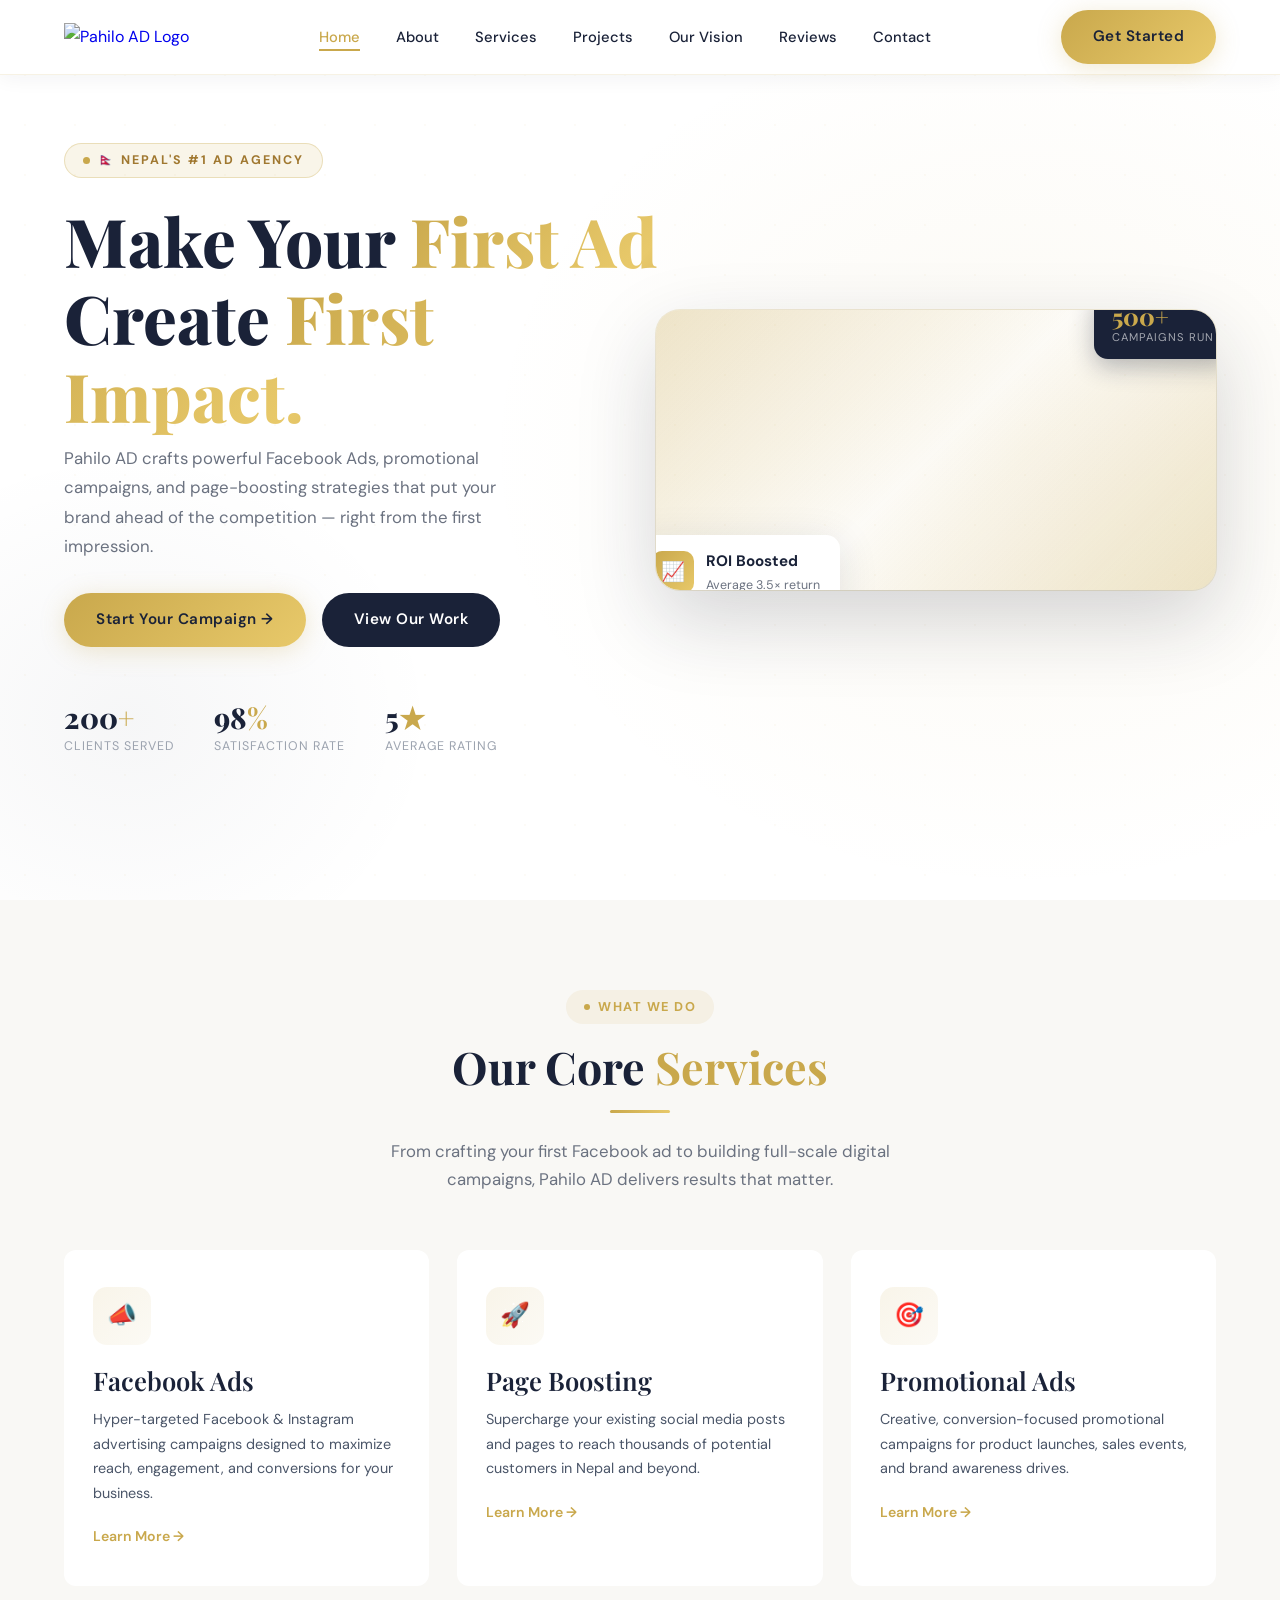
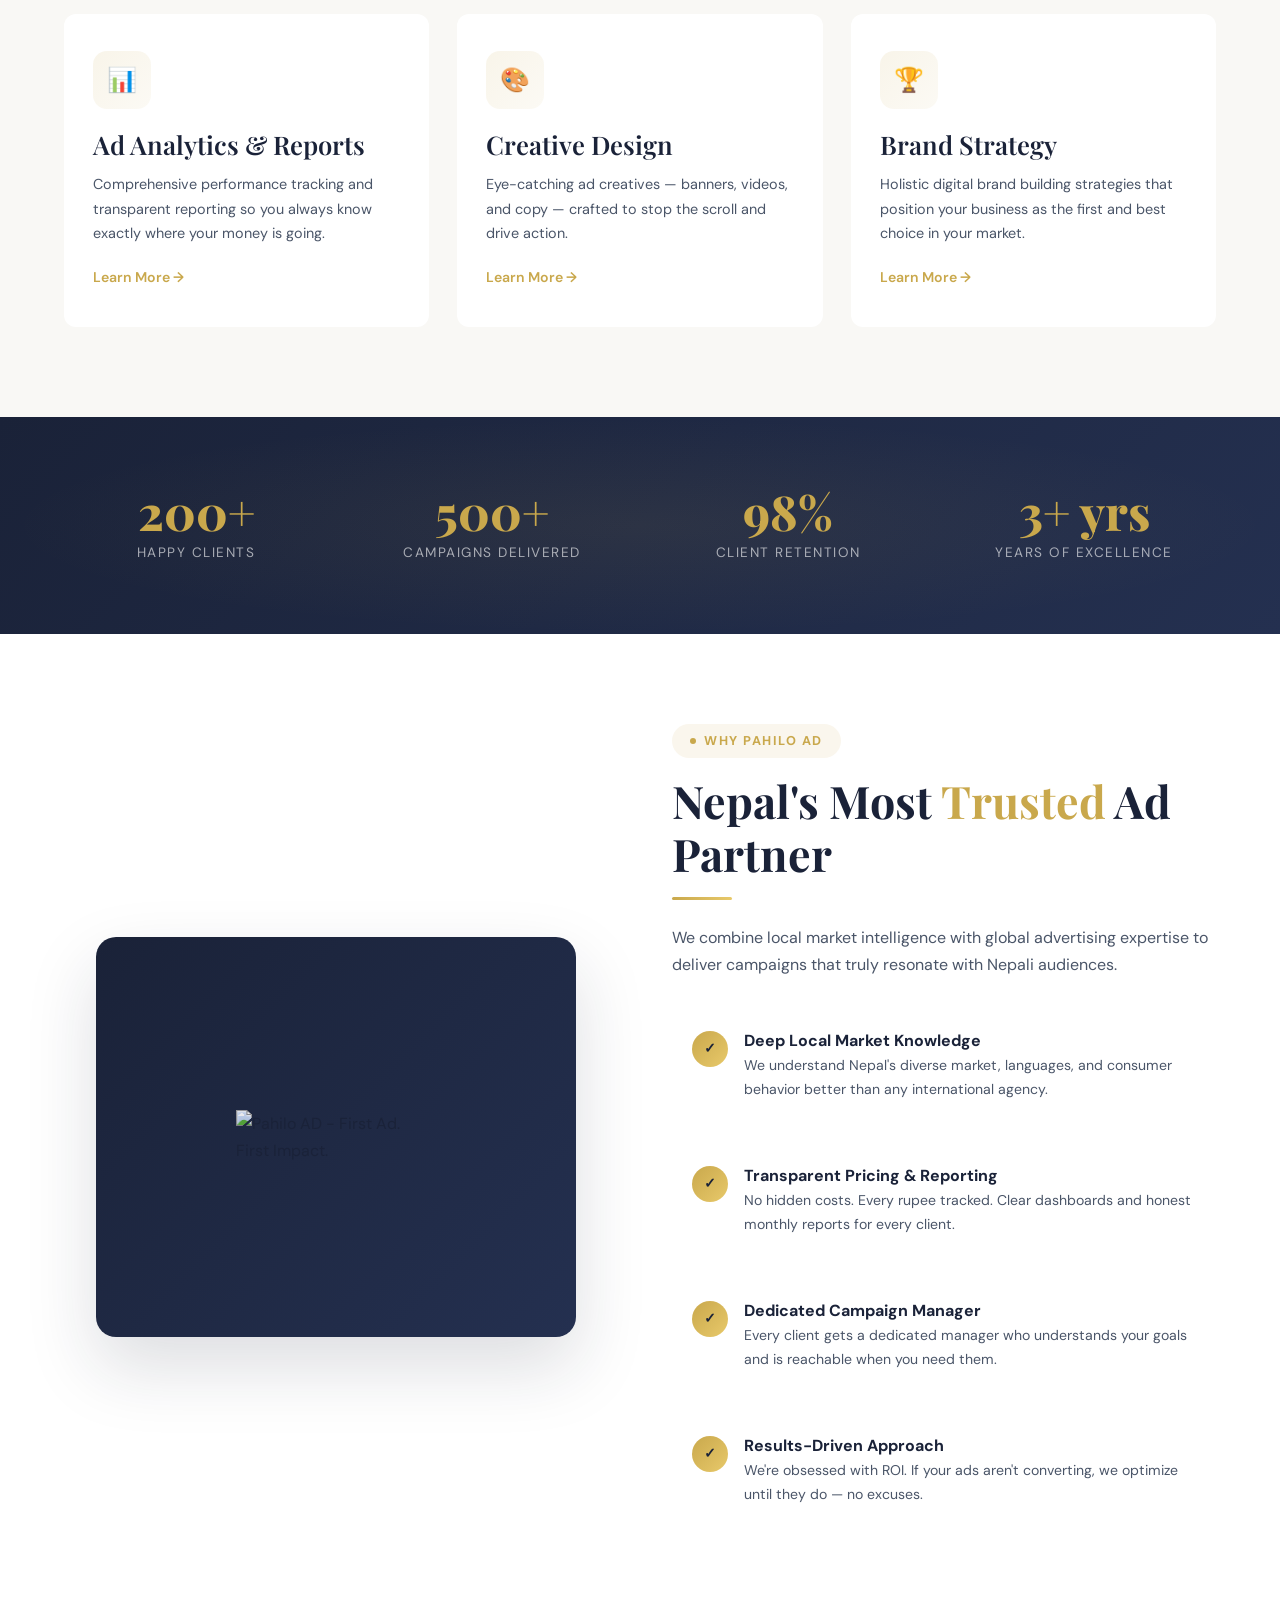
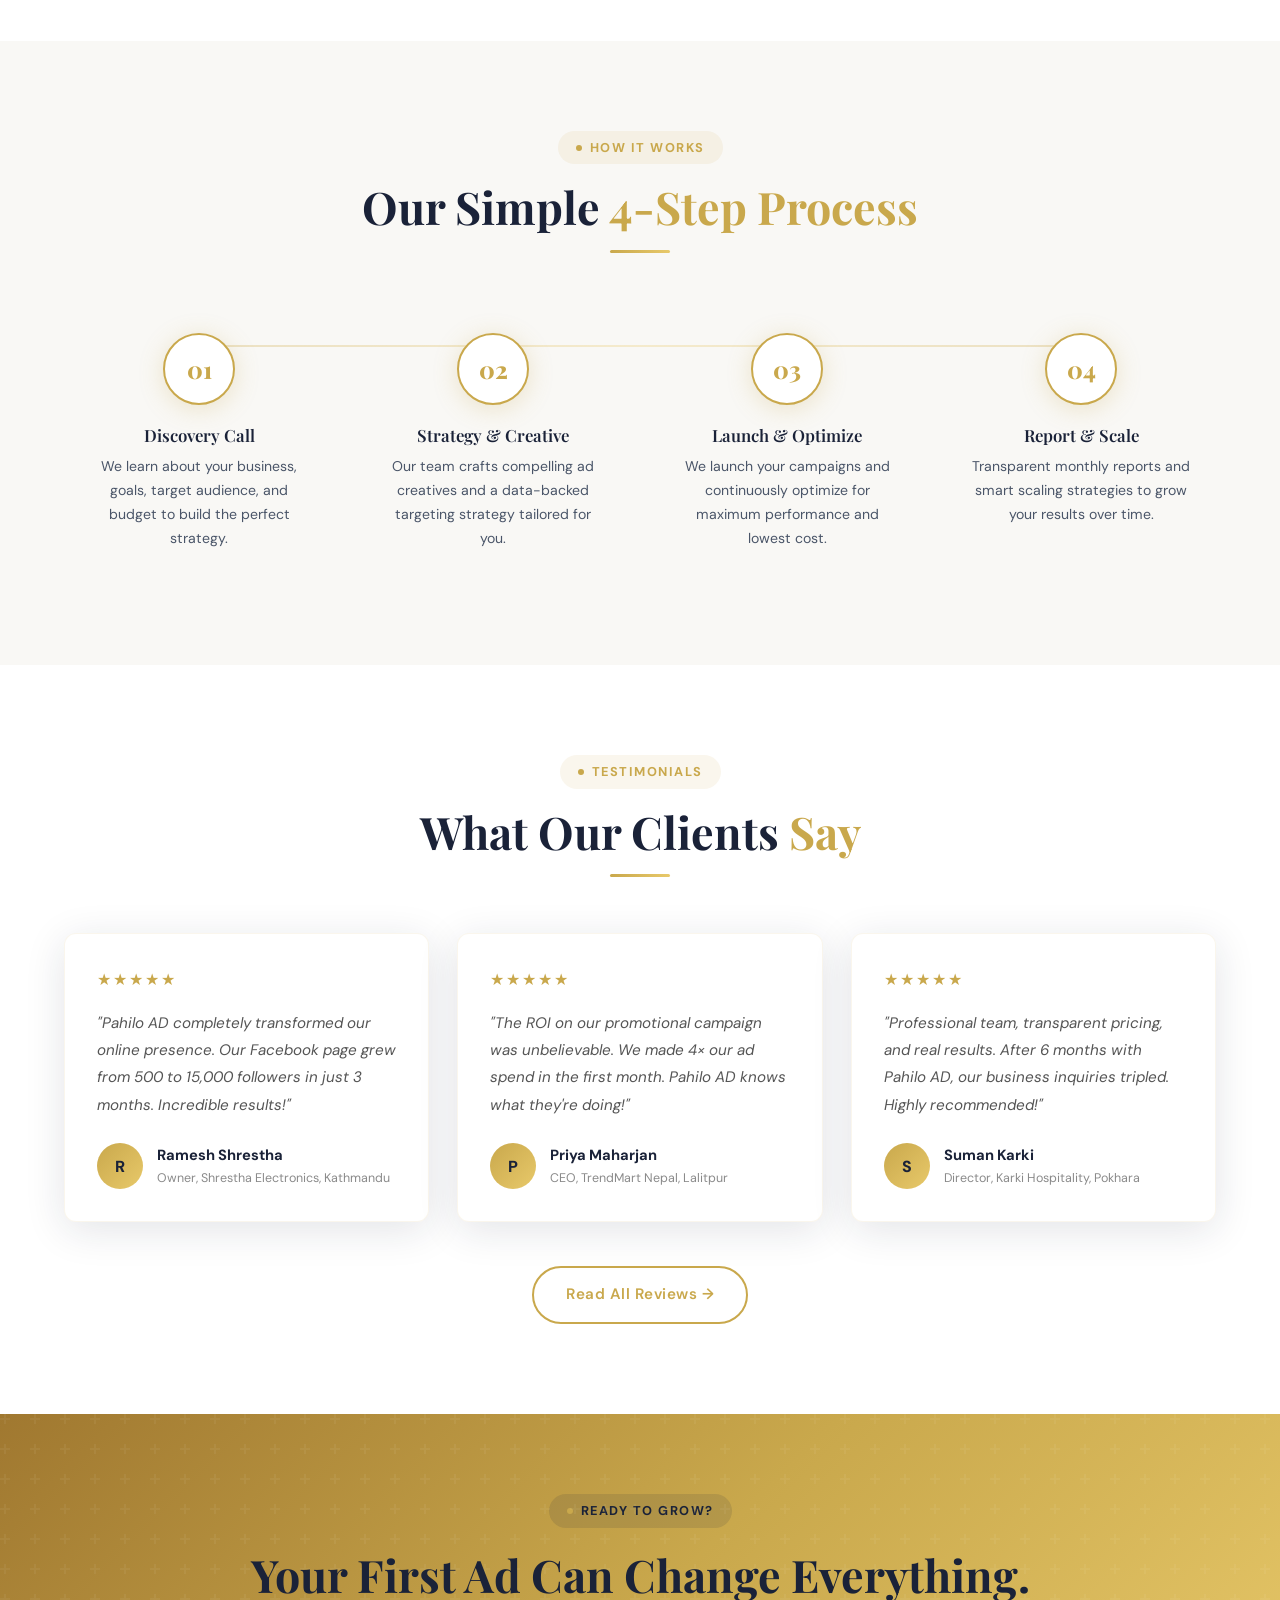
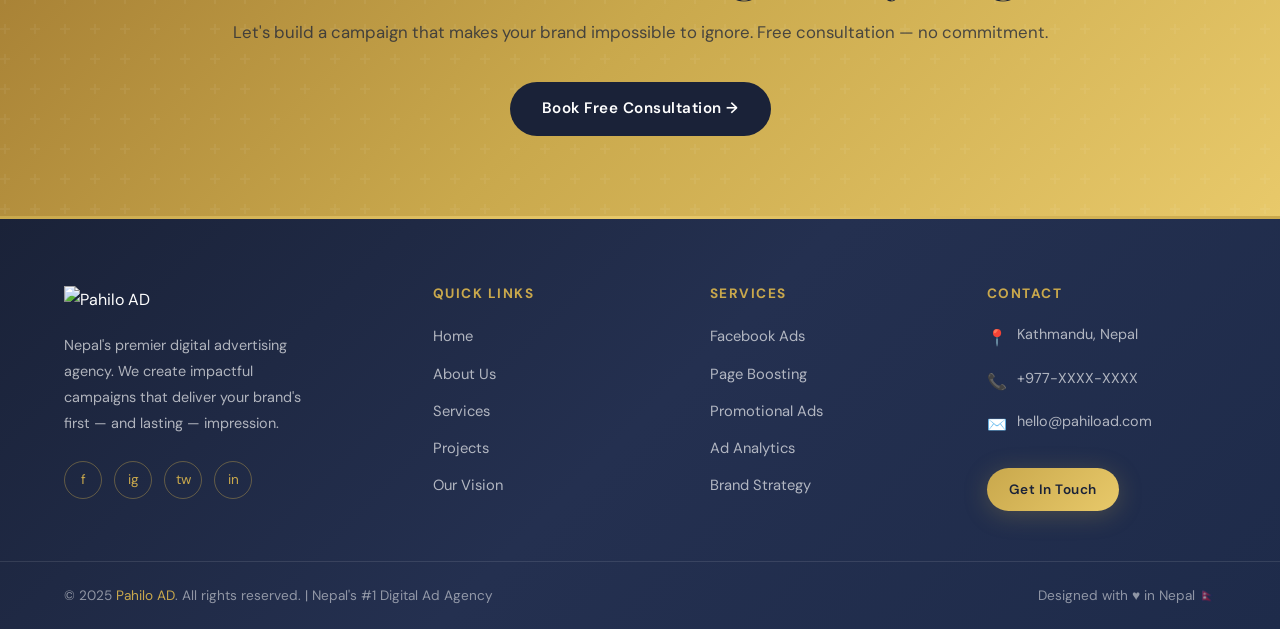
==== index.html @ dae0df45 "Add files via upload" ====
<!DOCTYPE html>
<html lang="en">
<head>
  <meta charset="UTF-8" />
  <meta name="viewport" content="width=device-width, initial-scale=1.0" />
  <title>Pahilo AD — First Ad. First Impact. | Nepal's #1 Digital Advertising Agency</title>
  <meta name="description" content="Pahilo AD is Nepal's premier digital advertising agency. We create impactful Facebook Ads, promotional campaigns, page boosting, and more. First Ad. First Impact." />
  <meta name="keywords" content="Pahilo AD, Nepal advertising agency, Facebook ads Nepal, digital marketing Nepal, promotional ads, page boosting Nepal, online advertising Kathmandu" />
  <meta name="author" content="Pahilo AD" />
  <meta name="robots" content="index, follow" />
  <link rel="canonical" href="https://www.pahiload.com/" />

  <!-- Open Graph -->
  <meta property="og:type" content="website" />
  <meta property="og:url" content="https://www.pahiload.com/" />
  <meta property="og:title" content="Pahilo AD — First Ad. First Impact." />
  <meta property="og:description" content="Nepal's premier digital advertising agency. Facebook Ads, page boosting, and promotional campaigns that deliver real results." />
  <meta property="og:image" content="assets/logo.png" />

  <!-- Twitter -->
  <meta name="twitter:card" content="summary_large_image" />
  <meta name="twitter:title" content="Pahilo AD — First Ad. First Impact." />
  <meta name="twitter:description" content="Nepal's premier digital advertising agency." />
  <meta name="twitter:image" content="assets/logo.png" />

  <!-- Schema.org -->
  <script type="application/ld+json">
  {"@context":"https://schema.org","@type":"LocalBusiness","name":"Pahilo AD","description":"Nepal's premier digital advertising agency","url":"https://www.pahiload.com","logo":"https://www.pahiload.com/assets/logo.png","address":{"@type":"PostalAddress","addressCountry":"NP","addressLocality":"Kathmandu"},"sameAs":["https://www.facebook.com/pahiload","https://www.instagram.com/pahiload"]}
  </script>

  <link rel="stylesheet" href="style.css"/>
  <style>
    /* ── HOME HERO ── */
    .hero {
      min-height: 100vh;
      background: var(--white);
      display: flex; align-items: center;
      padding: 0 5%;
      position: relative; overflow: hidden;
    }
    .hero-bg {
      position: absolute; inset: 0; z-index: 0;
      background:
        radial-gradient(ellipse 60% 70% at 80% 50%, rgba(201,168,76,0.07) 0%, transparent 70%),
        radial-gradient(ellipse 40% 50% at 10% 80%, rgba(26,34,56,0.04) 0%, transparent 60%);
    }
    .hero-bg-pattern {
      position: absolute; inset: 0; z-index: 0;
      background-image:
        radial-gradient(circle, rgba(201,168,76,0.08) 1px, transparent 1px);
      background-size: 50px 50px;
      opacity: 0.6;
    }
    .hero-content {
      position: relative; z-index: 2;
      max-width: 600px;
      animation: fadeUp 1s ease 0.2s both;
    }
    .hero-badge {
      display: inline-flex; align-items: center; gap: 8px;
      background: rgba(201,168,76,0.12); border: 1px solid rgba(201,168,76,0.3);
      color: var(--gold-dark); padding: 6px 18px; border-radius: 50px;
      font-size: 0.78rem; font-weight: 700; letter-spacing: 2px;
      text-transform: uppercase; margin-bottom: 24px;
    }
    .hero-badge::before { content:''; width:7px; height:7px; background: var(--gold); border-radius: 50%; animation: goldPulse 2s infinite; }
    .hero h1 {
      font-size: clamp(2.6rem, 5.5vw, 4.2rem);
      line-height: 1.15; margin-bottom: 10px;
      color: var(--navy);
    }
    .hero h1 .highlight {
      background: linear-gradient(135deg, var(--gold), var(--gold-light), var(--gold-dark));
      -webkit-background-clip: text; background-clip: text; -webkit-text-fill-color: transparent;
      background-size: 200% auto; animation: shimmer 3s linear infinite;
    }
    .hero-tagline {
      font-family: 'DM Sans', sans-serif;
      font-size: 1.05rem; color: #6B7280; margin-bottom: 32px;
      max-width: 480px; line-height: 1.75;
    }
    .hero-cta { display: flex; gap: 16px; flex-wrap: wrap; margin-bottom: 56px; }
    .hero-stats { display: flex; gap: 40px; }
    .hero-stat-num {
      font-family: 'Playfair Display', serif;
      font-size: 1.8rem; font-weight: 800;
      color: var(--navy); line-height: 1;
    }
    .hero-stat-num span { color: var(--gold); }
    .hero-stat-label { font-size: 0.78rem; color: #9CA3AF; text-transform: uppercase; letter-spacing: 1px; margin-top: 4px; }

    /* ── ANIMATION PANEL ── */
    .hero-visual {
      position: absolute; right: 5%; top: 50%; transform: translateY(-50%);
      z-index: 2;
      width: min(46%, 560px);
      animation: fadeIn 1.2s ease 0.5s both;
    }
    .animation-frame {
      position: relative;
      border-radius: 24px; overflow: hidden;
      box-shadow: 0 30px 80px rgba(26,34,56,0.18), 0 0 0 1px rgba(201,168,76,0.2);
    }
    .animation-frame video {
      width: 100%; height: auto; display: block;
      border-radius: 24px;
    }
    .animation-glow {
      position: absolute; inset: -2px;
      border-radius: 26px;
      background: linear-gradient(135deg, var(--gold), transparent, var(--gold));
      opacity: 0.3; z-index: -1;
      animation: float 4s ease-in-out infinite;
    }
    .hero-float-badge {
      position: absolute; bottom: -20px; left: -24px;
      background: var(--white); border-radius: 14px;
      padding: 14px 20px; box-shadow: var(--shadow);
      display: flex; align-items: center; gap: 12px;
      animation: float 3.5s ease-in-out 0.5s infinite;
    }
    .hero-float-icon {
      width: 42px; height: 42px; border-radius: 10px;
      background: linear-gradient(135deg, var(--gold), var(--gold-light));
      display: flex; align-items: center; justify-content: center;
      font-size: 1.2rem; color: var(--navy); font-weight: 800;
    }
    .hero-float-text { font-size: 0.78rem; color: #6B7280; }
    .hero-float-text strong { display: block; color: var(--navy); font-size: 0.95rem; }

    .hero-float-badge2 {
      position: absolute; top: -18px; right: -16px;
      background: var(--navy); border-radius: 14px;
      padding: 12px 18px; box-shadow: 0 8px 24px rgba(26,34,56,0.3);
      animation: float 4s ease-in-out 1s infinite;
    }
    .hero-float-badge2 .num {
      font-family: 'Playfair Display', serif;
      font-size: 1.5rem; font-weight: 800; color: var(--gold); line-height: 1;
    }
    .hero-float-badge2 .lbl { font-size: 0.7rem; color: rgba(255,255,255,0.6); text-transform: uppercase; letter-spacing: 1px; }

    /* ── SERVICES SECTION ── */
    .services { background: var(--off-white); }
    .service-card { background: var(--white); border-radius: var(--radius); padding: 36px 28px; transition: var(--transition); border: 1px solid transparent; }
    .service-card:hover { transform: translateY(-6px); border-color: rgba(201,168,76,0.25); box-shadow: 0 20px 50px rgba(26,34,56,0.1); }
    .service-icon {
      width: 58px; height: 58px; border-radius: 14px;
      background: linear-gradient(135deg, rgba(201,168,76,0.12), rgba(201,168,76,0.06));
      display: flex; align-items: center; justify-content: center;
      font-size: 1.5rem; margin-bottom: 20px;
      transition: var(--transition);
    }
    .service-card:hover .service-icon {
      background: linear-gradient(135deg, var(--gold), var(--gold-light));
    }
    .service-card h3 { margin-bottom: 12px; color: var(--navy); }
    .service-card p { font-size: 0.9rem; }
    .service-card .learn-more {
      display: inline-flex; align-items: center; gap: 6px; margin-top: 20px;
      color: var(--gold); font-weight: 600; font-size: 0.88rem;
      text-decoration: none; transition: var(--transition);
    }
    .service-card .learn-more:hover { gap: 10px; }

    /* ── WHY US ── */
    .why-us { background: var(--white); }
    .why-visual {
      position: relative; display: flex; align-items: center; justify-content: center;
    }
    .why-main-img {
      width: 100%; max-width: 480px; border-radius: 20px;
      box-shadow: 0 30px 70px rgba(26,34,56,0.15);
      background: linear-gradient(135deg, var(--navy), var(--navy-light));
      min-height: 400px;
      display: flex; align-items: center; justify-content: center;
    }
    .why-main-img img { width: 200px; opacity: 0.9; }
    .why-list { list-style: none; }
    .why-list li {
      display: flex; gap: 16px; align-items: flex-start;
      margin-bottom: 24px; padding: 20px; border-radius: 12px;
      transition: var(--transition);
    }
    .why-list li:hover { background: var(--off-white); }
    .why-check {
      width: 36px; height: 36px; border-radius: 50%; flex-shrink: 0;
      background: linear-gradient(135deg, var(--gold), var(--gold-light));
      display: flex; align-items: center; justify-content: center;
      color: var(--navy); font-weight: 900; font-size: 0.85rem;
    }
    .why-list h4 { font-family: 'DM Sans', sans-serif; font-weight: 700; color: var(--navy); margin-bottom: 4px; }
    .why-list p { font-size: 0.88rem; }

    /* ── STATS BAND ── */
    .stats-band {
      background: linear-gradient(135deg, var(--navy) 0%, var(--navy-light) 100%);
      padding: 70px 5%; position: relative; overflow: hidden;
    }
    .stats-band::before {
      content: ''; position: absolute; inset: 0;
      background: radial-gradient(ellipse at 50% 50%, rgba(201,168,76,0.08), transparent 70%);
    }
    .stats-grid { display: grid; grid-template-columns: repeat(4,1fr); gap: 32px; position: relative; }
    .stat-item { text-align: center; }
    .stat-item .stat-number { font-size: 3rem; }
    .stat-item .stat-label { color: rgba(255,255,255,0.6); font-size: 0.85rem; text-transform: uppercase; letter-spacing: 1.5px; margin-top: 6px; }

    /* ── PROCESS ── */
    .process { background: var(--off-white); }
    .process-steps { display: grid; grid-template-columns: repeat(4,1fr); gap: 24px; position: relative; }
    .process-steps::before {
      content: ''; position: absolute; top: 36px; left: 10%; right: 10%;
      height: 2px; background: linear-gradient(90deg, var(--gold), var(--gold-light), var(--gold));
      opacity: 0.3;
    }
    .process-step { text-align: center; padding: 24px; }
    .step-num {
      width: 72px; height: 72px; border-radius: 50%; margin: 0 auto 20px;
      background: var(--white); border: 2px solid var(--gold);
      display: flex; align-items: center; justify-content: center;
      font-family: 'Playfair Display', serif; font-size: 1.5rem; font-weight: 800;
      color: var(--gold); box-shadow: var(--shadow-gold);
      position: relative; z-index: 1;
    }
    .process-step h3 { font-size: 1.05rem; margin-bottom: 10px; color: var(--navy); }
    .process-step p { font-size: 0.88rem; }

    /* ── REVIEWS TEASER ── */
    .reviews-teaser { background: var(--white); }
    .review-card {
      background: var(--white); border-radius: var(--radius);
      box-shadow: var(--shadow); padding: 32px;
      border: 1px solid rgba(201,168,76,0.1);
      transition: var(--transition);
    }
    .review-card:hover { border-color: rgba(201,168,76,0.3); transform: translateY(-4px); }
    .stars { color: var(--gold); margin-bottom: 16px; letter-spacing: 2px; }
    .review-text { font-size: 0.95rem; color: #555; line-height: 1.8; margin-bottom: 24px; font-style: italic; }
    .reviewer { display: flex; align-items: center; gap: 14px; }
    .reviewer-avatar {
      width: 46px; height: 46px; border-radius: 50%;
      background: linear-gradient(135deg, var(--gold), var(--gold-light));
      display: flex; align-items: center; justify-content: center;
      font-weight: 800; color: var(--navy); font-size: 1rem;
    }
    .reviewer-name { font-weight: 700; color: var(--navy); font-size: 0.92rem; }
    .reviewer-role { font-size: 0.78rem; color: var(--gray); }

    /* ── CTA BAND ── */
    .cta-band {
      background: linear-gradient(135deg, var(--gold-dark) 0%, var(--gold) 50%, var(--gold-light) 100%);
      padding: 80px 5%; text-align: center; position: relative; overflow: hidden;
    }
    .cta-band::before {
      content: ''; position: absolute; inset: 0;
      background: url("data:image/svg+xml,%3Csvg width='60' height='60' viewBox='0 0 60 60' xmlns='http://www.w3.org/2000/svg'%3E%3Cg fill='none' fill-rule='evenodd'%3E%3Cg fill='%23fff' fill-opacity='0.05'%3E%3Cpath d='M36 34v-4h-2v4h-4v2h4v4h2v-4h4v-2h-4zm0-30V0h-2v4h-4v2h4v4h2V6h4V4h-4zM6 34v-4H4v4H0v2h4v4h2v-4h4v-2H6zM6 4V0H4v4H0v2h4v4h2V6h4V4H6z'/%3E%3C/g%3E%3C/g%3E%3C/svg%3E");
    }
    .cta-band h2 { color: var(--navy); margin-bottom: 16px; position: relative; }
    .cta-band p { color: rgba(26,34,56,0.75); margin-bottom: 36px; font-size: 1.05rem; position: relative; }
    .cta-band .btn-navy { position: relative; }

    @media (max-width: 1024px) {
      .hero-visual { display: none; }
      .hero-content { max-width: 100%; }
      .stats-grid { grid-template-columns: repeat(2,1fr); }
      .process-steps { grid-template-columns: repeat(2,1fr); }
      .process-steps::before { display: none; }
    }
    @media (max-width: 768px) {
      .hero { min-height: auto; padding: 120px 5% 64px; }
      .hero-stats { gap: 24px; }
      .stats-grid { grid-template-columns: repeat(2,1fr); }
    }
  </style>
</head>
<body>

<!-- NAVBAR -->
<nav class="navbar" role="navigation" aria-label="Main navigation">
  <a href="index.html" class="nav-logo" aria-label="Pahilo AD Home">
    <img src="Logo/logo.png" alt="Pahilo AD Logo" />
  </a>
  <ul class="nav-links">
    <li><a href="index.html" class="active">Home</a></li>
    <li><a href="about.html">About</a></li>
    <li><a href="services.html">Services</a></li>
    <li><a href="projects.html">Projects</a></li>
    <li><a href="vision.html">Our Vision</a></li>
    <li><a href="reviews.html">Reviews</a></li>
    <li><a href="contact.html">Contact</a></li>
  </ul>
  <div class="nav-cta">
    <a href="contact.html" class="btn btn-gold">Get Started</a>
  </div>
  <button class="hamburger" aria-label="Toggle menu" aria-expanded="false">
    <span></span><span></span><span></span>
  </button>
</nav>

<!-- MOBILE MENU -->
<div class="mobile-menu" role="navigation" aria-label="Mobile navigation">
  <ul>
    <li><a href="index.html">Home</a></li>
    <li><a href="about.html">About</a></li>
    <li><a href="services.html">Services</a></li>
    <li><a href="projects.html">Projects</a></li>
    <li><a href="vision.html">Our Vision</a></li>
    <li><a href="reviews.html">Reviews</a></li>
    <li><a href="contact.html">Contact</a></li>
  </ul>
  <a href="contact.html" class="btn btn-gold">Get Started →</a>
</div>

<!-- HERO -->
<section class="hero" aria-label="Hero section">
  <div class="hero-bg"></div>
  <div class="hero-bg-pattern"></div>
  <div class="hero-content">
    <div class="hero-badge">🇳🇵 Nepal's #1 Ad Agency</div>
    <h1>
      Make Your <span class="highlight">First Ad</span><br/>
      Create <span class="highlight">First Impact.</span>
    </h1>
    <p class="hero-tagline">Pahilo AD crafts powerful Facebook Ads, promotional campaigns, and page-boosting strategies that put your brand ahead of the competition — right from the first impression.</p>
    <div class="hero-cta">
      <a href="contact.html" class="btn btn-gold">Start Your Campaign →</a>
      <a href="projects.html" class="btn btn-navy">View Our Work</a>
    </div>
    <div class="hero-stats">
      <div class="hero-stat">
        <div class="hero-stat-num">200<span>+</span></div>
        <div class="hero-stat-label">Clients Served</div>
      </div>
      <div class="hero-stat">
        <div class="hero-stat-num">98<span>%</span></div>
        <div class="hero-stat-label">Satisfaction Rate</div>
      </div>
      <div class="hero-stat">
        <div class="hero-stat-num">5<span>★</span></div>
        <div class="hero-stat-label">Average Rating</div>
      </div>
    </div>
  </div>

  <!-- ANIMATION PANEL -->
  <div class="hero-visual" aria-hidden="true">
    <div class="animation-frame">
      <div class="animation-glow"></div>
      <video autoplay loop muted playsinline preload="auto" aria-label="Pahilo AD logo animation">
        <source src="Logo/logoanimation.mp4" type="video/mp4" />
      </video>
      <div class="hero-float-badge">
        <div class="hero-float-icon">📈</div>
        <div class="hero-float-text">
          <strong>ROI Boosted</strong>
          Average 3.5× return
        </div>
      </div>
      <div class="hero-float-badge2">
        <div class="num">500+</div>
        <div class="lbl">Campaigns Run</div>
      </div>
    </div>
  </div>
</section>

<!-- SERVICES -->
<section class="services" aria-labelledby="services-heading">
  <div class="section-header center">
    <div class="section-tag">What We Do</div>
    <h2 id="services-heading" class="section-title">Our Core <span class="gold">Services</span></h2>
    <div class="gold-divider center"></div>
    <p class="section-subtitle">From crafting your first Facebook ad to building full-scale digital campaigns, Pahilo AD delivers results that matter.</p>
  </div>
  <div class="grid-3">
    <article class="service-card animate animate-delay-1">
      <div class="service-icon">📣</div>
      <h3>Facebook Ads</h3>
      <p>Hyper-targeted Facebook & Instagram advertising campaigns designed to maximize reach, engagement, and conversions for your business.</p>
      <a href="services.html" class="learn-more">Learn More →</a>
    </article>
    <article class="service-card animate animate-delay-2">
      <div class="service-icon">🚀</div>
      <h3>Page Boosting</h3>
      <p>Supercharge your existing social media posts and pages to reach thousands of potential customers in Nepal and beyond.</p>
      <a href="services.html" class="learn-more">Learn More →</a>
    </article>
    <article class="service-card animate animate-delay-3">
      <div class="service-icon">🎯</div>
      <h3>Promotional Ads</h3>
      <p>Creative, conversion-focused promotional campaigns for product launches, sales events, and brand awareness drives.</p>
      <a href="services.html" class="learn-more">Learn More →</a>
    </article>
    <article class="service-card animate animate-delay-1">
      <div class="service-icon">📊</div>
      <h3>Ad Analytics & Reports</h3>
      <p>Comprehensive performance tracking and transparent reporting so you always know exactly where your money is going.</p>
      <a href="services.html" class="learn-more">Learn More →</a>
    </article>
    <article class="service-card animate animate-delay-2">
      <div class="service-icon">🎨</div>
      <h3>Creative Design</h3>
      <p>Eye-catching ad creatives — banners, videos, and copy — crafted to stop the scroll and drive action.</p>
      <a href="services.html" class="learn-more">Learn More →</a>
    </article>
    <article class="service-card animate animate-delay-3">
      <div class="service-icon">🏆</div>
      <h3>Brand Strategy</h3>
      <p>Holistic digital brand building strategies that position your business as the first and best choice in your market.</p>
      <a href="services.html" class="learn-more">Learn More →</a>
    </article>
  </div>
</section>

<!-- STATS BAND -->
<div class="stats-band" role="region" aria-label="Company statistics">
  <div class="stats-grid">
    <div class="stat-item animate">
      <div class="stat-number" data-target="200" data-suffix="+">0+</div>
      <div class="stat-label">Happy Clients</div>
    </div>
    <div class="stat-item animate animate-delay-1">
      <div class="stat-number" data-target="500" data-suffix="+">0+</div>
      <div class="stat-label">Campaigns Delivered</div>
    </div>
    <div class="stat-item animate animate-delay-2">
      <div class="stat-number" data-target="98" data-suffix="%">0%</div>
      <div class="stat-label">Client Retention</div>
    </div>
    <div class="stat-item animate animate-delay-3">
      <div class="stat-number" data-target="3" data-suffix="+ yrs">0</div>
      <div class="stat-label">Years of Excellence</div>
    </div>
  </div>
</div>

<!-- WHY US -->
<section class="why-us" aria-labelledby="whyus-heading">
  <div style="display:grid; grid-template-columns:1fr 1fr; gap:64px; align-items:center;">
    <div class="why-visual animate">
      <div class="why-main-img">
        <img src="Logo/logo.png" alt="Pahilo AD - First Ad. First Impact." />
      </div>
    </div>
    <div>
      <div class="section-tag">Why Pahilo AD</div>
      <h2 id="whyus-heading" class="section-title">Nepal's Most <span class="gold">Trusted</span> Ad Partner</h2>
      <div class="gold-divider"></div>
      <p style="margin-bottom:32px;">We combine local market intelligence with global advertising expertise to deliver campaigns that truly resonate with Nepali audiences.</p>
      <ul class="why-list">
        <li class="animate animate-delay-1">
          <div class="why-check">✓</div>
          <div>
            <h4>Deep Local Market Knowledge</h4>
            <p>We understand Nepal's diverse market, languages, and consumer behavior better than any international agency.</p>
          </div>
        </li>
        <li class="animate animate-delay-2">
          <div class="why-check">✓</div>
          <div>
            <h4>Transparent Pricing & Reporting</h4>
            <p>No hidden costs. Every rupee tracked. Clear dashboards and honest monthly reports for every client.</p>
          </div>
        </li>
        <li class="animate animate-delay-3">
          <div class="why-check">✓</div>
          <div>
            <h4>Dedicated Campaign Manager</h4>
            <p>Every client gets a dedicated manager who understands your goals and is reachable when you need them.</p>
          </div>
        </li>
        <li class="animate animate-delay-4">
          <div class="why-check">✓</div>
          <div>
            <h4>Results-Driven Approach</h4>
            <p>We're obsessed with ROI. If your ads aren't converting, we optimize until they do — no excuses.</p>
          </div>
        </li>
      </ul>
    </div>
  </div>
</section>

<!-- PROCESS -->
<section class="process" aria-labelledby="process-heading">
  <div class="section-header center">
    <div class="section-tag">How It Works</div>
    <h2 id="process-heading" class="section-title">Our Simple <span class="gold">4-Step Process</span></h2>
    <div class="gold-divider center"></div>
  </div>
  <div class="process-steps">
    <div class="process-step animate">
      <div class="step-num">01</div>
      <h3>Discovery Call</h3>
      <p>We learn about your business, goals, target audience, and budget to build the perfect strategy.</p>
    </div>
    <div class="process-step animate animate-delay-1">
      <div class="step-num">02</div>
      <h3>Strategy & Creative</h3>
      <p>Our team crafts compelling ad creatives and a data-backed targeting strategy tailored for you.</p>
    </div>
    <div class="process-step animate animate-delay-2">
      <div class="step-num">03</div>
      <h3>Launch & Optimize</h3>
      <p>We launch your campaigns and continuously optimize for maximum performance and lowest cost.</p>
    </div>
    <div class="process-step animate animate-delay-3">
      <div class="step-num">04</div>
      <h3>Report & Scale</h3>
      <p>Transparent monthly reports and smart scaling strategies to grow your results over time.</p>
    </div>
  </div>
</section>

<!-- REVIEWS TEASER -->
<section class="reviews-teaser" aria-labelledby="reviews-heading">
  <div class="section-header center">
    <div class="section-tag">Testimonials</div>
    <h2 id="reviews-heading" class="section-title">What Our Clients <span class="gold">Say</span></h2>
    <div class="gold-divider center"></div>
  </div>
  <div class="grid-3">
    <article class="review-card animate">
      <div class="stars">★★★★★</div>
      <p class="review-text">"Pahilo AD completely transformed our online presence. Our Facebook page grew from 500 to 15,000 followers in just 3 months. Incredible results!"</p>
      <div class="reviewer">
        <div class="reviewer-avatar">R</div>
        <div>
          <div class="reviewer-name">Ramesh Shrestha</div>
          <div class="reviewer-role">Owner, Shrestha Electronics, Kathmandu</div>
        </div>
      </div>
    </article>
    <article class="review-card animate animate-delay-1">
      <div class="stars">★★★★★</div>
      <p class="review-text">"The ROI on our promotional campaign was unbelievable. We made 4× our ad spend in the first month. Pahilo AD knows what they're doing!"</p>
      <div class="reviewer">
        <div class="reviewer-avatar">P</div>
        <div>
          <div class="reviewer-name">Priya Maharjan</div>
          <div class="reviewer-role">CEO, TrendMart Nepal, Lalitpur</div>
        </div>
      </div>
    </article>
    <article class="review-card animate animate-delay-2">
      <div class="stars">★★★★★</div>
      <p class="review-text">"Professional team, transparent pricing, and real results. After 6 months with Pahilo AD, our business inquiries tripled. Highly recommended!"</p>
      <div class="reviewer">
        <div class="reviewer-avatar">S</div>
        <div>
          <div class="reviewer-name">Suman Karki</div>
          <div class="reviewer-role">Director, Karki Hospitality, Pokhara</div>
        </div>
      </div>
    </article>
  </div>
  <div style="text-align:center; margin-top:44px;">
    <a href="reviews.html" class="btn btn-outline">Read All Reviews →</a>
  </div>
</section>

<!-- CTA BAND -->
<div class="cta-band" role="region" aria-label="Call to action">
  <div class="section-tag" style="background:rgba(26,34,56,0.12); color:var(--navy); margin:0 auto 20px;">Ready to Grow?</div>
  <h2>Your First Ad Can Change Everything.</h2>
  <p>Let's build a campaign that makes your brand impossible to ignore. Free consultation — no commitment.</p>
  <a href="contact.html" class="btn btn-navy">Book Free Consultation →</a>
</div>

<!-- FOOTER -->
<footer role="contentinfo">
  <div class="footer-top">
    <div class="footer-brand">
      <img src="Logo/logo.png" alt="Pahilo AD" />
      <p>Nepal's premier digital advertising agency. We create impactful campaigns that deliver your brand's first — and lasting — impression.</p>
      <div class="footer-social">
        <a href="#" aria-label="Facebook">f</a>
        <a href="#" aria-label="Instagram">ig</a>
        <a href="#" aria-label="Twitter">tw</a>
        <a href="#" aria-label="LinkedIn">in</a>
      </div>
    </div>
    <div class="footer-col">
      <h4>Quick Links</h4>
      <ul>
        <li><a href="index.html">Home</a></li>
        <li><a href="about.html">About Us</a></li>
        <li><a href="services.html">Services</a></li>
        <li><a href="projects.html">Projects</a></li>
        <li><a href="vision.html">Our Vision</a></li>
      </ul>
    </div>
    <div class="footer-col">
      <h4>Services</h4>
      <ul>
        <li><a href="services.html">Facebook Ads</a></li>
        <li><a href="services.html">Page Boosting</a></li>
        <li><a href="services.html">Promotional Ads</a></li>
        <li><a href="services.html">Ad Analytics</a></li>
        <li><a href="services.html">Brand Strategy</a></li>
      </ul>
    </div>
    <div class="footer-col">
      <h4>Contact</h4>
      <div class="footer-contact-item">
        <span class="icon">📍</span>
        <span>Kathmandu, Nepal</span>
      </div>
      <div class="footer-contact-item">
        <span class="icon">📞</span>
        <span>+977-XXXX-XXXX</span>
      </div>
      <div class="footer-contact-item">
        <span class="icon">✉️</span>
        <span>hello@pahiload.com</span>
      </div>
      <a href="contact.html" class="btn btn-gold" style="margin-top:16px; font-size:0.85rem; padding:10px 22px;">Get In Touch</a>
    </div>
  </div>
  <div class="footer-bottom">
    <span>© 2025 <a href="index.html">Pahilo AD</a>. All rights reserved. | Nepal's #1 Digital Ad Agency</span>
    <span>Designed with ♥ in Nepal 🇳🇵</span>
  </div>
</footer>

<button class="scroll-top" aria-label="Scroll to top">↑</button>

<script src="main.js"></script>
</body>
</html>
---- style.css ----
/* ============================================
   PAHILO AD — Global Styles
   Theme: White + Navy (#1A2238) + Gold (#C9A84C)
   "First Ad. First Impact."
   ============================================ */

@import url('https://fonts.googleapis.com/css2?family=Playfair+Display:wght@600;700;800&family=DM+Sans:wght@300;400;500;600;700&display=swap');

:root {
  --gold: #C9A84C;
  --gold-light: #E8C96A;
  --gold-dark: #A07830;
  --navy: #1A2238;
  --navy-light: #243050;
  --navy-mid: #2E3D5F;
  --white: #ffffff;
  --off-white: #F9F8F5;
  --gray-light: #F2F0EA;
  --gray: #8A8A8A;
  --text: #1A2238;
  --shadow: 0 8px 40px rgba(26,34,56,0.12);
  --shadow-gold: 0 4px 24px rgba(201,168,76,0.25);
  --radius: 12px;
  --transition: all 0.35s cubic-bezier(0.4,0,0.2,1);
}

*, *::before, *::after { box-sizing: border-box; margin: 0; padding: 0; }

html { scroll-behavior: smooth; font-size: 16px; }

body {
  font-family: 'DM Sans', sans-serif;
  background: var(--white);
  color: var(--text);
  overflow-x: hidden;
  line-height: 1.7;
}

/* ── TYPOGRAPHY ── */
h1,h2,h3,h4,h5 { font-family: 'Playfair Display', serif; line-height: 1.2; }
h1 { font-size: clamp(2.4rem, 5vw, 4rem); font-weight: 800; }
h2 { font-size: clamp(1.8rem, 3.5vw, 2.8rem); font-weight: 700; }
h3 { font-size: clamp(1.2rem, 2vw, 1.6rem); font-weight: 600; }
p  { font-size: 1rem; color: #4A5568; }

.gold { color: var(--gold); }
.navy { color: var(--navy); }

/* ── BUTTONS ── */
.btn {
  display: inline-flex; align-items: center; gap: 8px;
  padding: 14px 32px; border-radius: 50px; font-family: 'DM Sans', sans-serif;
  font-weight: 600; font-size: 0.95rem; cursor: pointer;
  text-decoration: none; border: none; transition: var(--transition);
  letter-spacing: 0.5px;
}
.btn-gold {
  background: linear-gradient(135deg, var(--gold), var(--gold-light));
  color: var(--navy); box-shadow: var(--shadow-gold);
}
.btn-gold:hover { transform: translateY(-2px); box-shadow: 0 8px 30px rgba(201,168,76,0.4); }
.btn-navy {
  background: var(--navy); color: var(--white);
}
.btn-navy:hover { background: var(--navy-light); transform: translateY(-2px); }
.btn-outline {
  background: transparent; color: var(--gold);
  border: 2px solid var(--gold);
}
.btn-outline:hover { background: var(--gold); color: var(--navy); }

/* ── NAVBAR ── */
.navbar {
  position: fixed; top: 0; left: 0; right: 0; z-index: 1000;
  background: rgba(255,255,255,0.96); backdrop-filter: blur(12px);
  border-bottom: 1px solid rgba(201,168,76,0.15);
  padding: 0 5%;
  display: flex; align-items: center; justify-content: space-between;
  height: 75px;
  transition: var(--transition);
  box-shadow: 0 2px 20px rgba(26,34,56,0.06);
}
.navbar.scrolled { box-shadow: 0 4px 30px rgba(26,34,56,0.12); }

.nav-logo { display: flex; align-items: center; gap: 10px; text-decoration: none; }
.nav-logo img { max-height: 80px; width: auto; }

.nav-links { display: flex; align-items: center; gap: 36px; list-style: none; }
.nav-links a {
  text-decoration: none; color: var(--navy); font-weight: 500;
  font-size: 0.92rem; position: relative; padding-bottom: 4px;
  transition: var(--transition);
}
.nav-links a::after {
  content: ''; position: absolute; bottom: 0; left: 0;
  width: 0; height: 2px; background: var(--gold);
  transition: var(--transition);
}
.nav-links a:hover::after, .nav-links a.active::after { width: 100%; }
.nav-links a:hover, .nav-links a.active { color: var(--gold); }

.nav-cta { display: flex; align-items: center; gap: 12px; }

.hamburger {
  display: none; flex-direction: column; gap: 5px;
  cursor: pointer; padding: 4px;
}
.hamburger span {
  width: 26px; height: 2px; background: var(--navy);
  transition: var(--transition); border-radius: 2px;
}
.hamburger.open span:nth-child(1) { transform: rotate(45deg) translate(5px,5px); }
.hamburger.open span:nth-child(2) { opacity: 0; }
.hamburger.open span:nth-child(3) { transform: rotate(-45deg) translate(5px,-5px); }

/* ── MOBILE NAV ── */
.mobile-menu {
  display: none; position: fixed; top: 75px; left: 0; right: 0;
  background: var(--white); z-index: 999; padding: 24px 5% 32px;
  box-shadow: 0 8px 30px rgba(26,34,56,0.1);
  border-top: 2px solid var(--gold);
  transform: translateY(-10px); opacity: 0;
  transition: var(--transition);
}
.mobile-menu.open { display: block; transform: translateY(0); opacity: 1; }
.mobile-menu ul { list-style: none; }
.mobile-menu ul li { border-bottom: 1px solid var(--gray-light); }
.mobile-menu ul li a {
  display: block; padding: 14px 0; color: var(--navy);
  text-decoration: none; font-weight: 500; font-size: 1rem;
  transition: var(--transition);
}
.mobile-menu ul li a:hover { color: var(--gold); padding-left: 8px; }
.mobile-menu .btn { margin-top: 20px; width: 100%; justify-content: center; }

/* ── SECTION COMMON ── */
section { padding: 90px 5%; }
.section-tag {
  display: inline-flex; align-items: center; gap: 8px;
  background: rgba(201,168,76,0.1); color: var(--gold);
  padding: 6px 18px; border-radius: 50px; font-size: 0.8rem;
  font-weight: 700; letter-spacing: 1.5px; text-transform: uppercase;
  margin-bottom: 16px;
}
.section-tag::before { content: ''; width: 6px; height: 6px; background: var(--gold); border-radius: 50%; }
.section-title { margin-bottom: 16px; }
.section-subtitle { color: #6B7280; font-size: 1.05rem; max-width: 560px; }
.section-header { margin-bottom: 56px; }
.section-header.center { text-align: center; }
.section-header.center .section-subtitle { margin: 0 auto; }

/* ── DIVIDER ── */
.gold-divider {
  width: 60px; height: 3px;
  background: linear-gradient(90deg, var(--gold), var(--gold-light));
  border-radius: 2px; margin: 16px 0 24px;
}
.gold-divider.center { margin: 16px auto 24px; }

/* ── CARD ── */
.card {
  background: var(--white); border-radius: var(--radius);
  box-shadow: var(--shadow); padding: 32px;
  transition: var(--transition); border: 1px solid transparent;
}
.card:hover { transform: translateY(-6px); border-color: rgba(201,168,76,0.3); box-shadow: 0 20px 50px rgba(26,34,56,0.15); }

/* ── GRID ── */
.grid-3 { display: grid; grid-template-columns: repeat(3,1fr); gap: 28px; }
.grid-2 { display: grid; grid-template-columns: repeat(2,1fr); gap: 32px; }
.grid-4 { display: grid; grid-template-columns: repeat(4,1fr); gap: 24px; }

/* ── FOOTER ── */
footer {
  background: linear-gradient(135deg, var(--navy) 0%, var(--navy-light) 50%, #1E2B4A 100%);
  color: var(--white);
  position: relative; overflow: hidden;
}
footer::before {
  content: ''; position: absolute; top: 0; left: 0; right: 0;
  height: 3px; background: linear-gradient(90deg, var(--gold), var(--gold-light), var(--gold));
}
.footer-top { padding: 70px 5% 50px; display: grid; grid-template-columns: 1.4fr 1fr 1fr 1fr; gap: 48px; }
.footer-brand img { height: 52px; margin-bottom: 20px; }
.footer-brand p { color: rgba(255,255,255,0.65); font-size: 0.9rem; line-height: 1.8; max-width: 260px; }
.footer-social { display: flex; gap: 12px; margin-top: 24px; }
.footer-social a {
  width: 38px; height: 38px; border-radius: 50%;
  border: 1px solid rgba(201,168,76,0.4);
  display: flex; align-items: center; justify-content: center;
  color: var(--gold); text-decoration: none; font-size: 0.85rem;
  transition: var(--transition);
}
.footer-social a:hover { background: var(--gold); color: var(--navy); }
.footer-col h4 {
  font-family: 'DM Sans', sans-serif; font-weight: 700;
  color: var(--gold); margin-bottom: 20px; font-size: 0.85rem;
  letter-spacing: 1.5px; text-transform: uppercase;
}
.footer-col ul { list-style: none; }
.footer-col ul li { margin-bottom: 10px; }
.footer-col ul li a {
  color: rgba(255,255,255,0.65); text-decoration: none;
  font-size: 0.92rem; transition: var(--transition);
}
.footer-col ul li a:hover { color: var(--gold); padding-left: 6px; }
.footer-contact-item { display: flex; gap: 10px; margin-bottom: 14px; color: rgba(255,255,255,0.65); font-size: 0.9rem; }
.footer-contact-item .icon { color: var(--gold); font-size: 1rem; margin-top: 2px; }
.footer-bottom {
  border-top: 1px solid rgba(255,255,255,0.1);
  padding: 22px 5%; display: flex;
  justify-content: space-between; align-items: center;
  font-size: 0.85rem; color: rgba(255,255,255,0.5);
}
.footer-bottom a { color: var(--gold); text-decoration: none; }

/* ── ANIMATIONS ── */
@keyframes fadeUp {
  from { opacity: 0; transform: translateY(30px); }
  to   { opacity: 1; transform: translateY(0); }
}
@keyframes fadeIn {
  from { opacity: 0; } to { opacity: 1; }
}
@keyframes slideRight {
  from { opacity: 0; transform: translateX(-30px); }
  to   { opacity: 1; transform: translateX(0); }
}
@keyframes goldPulse {
  0%,100% { box-shadow: 0 0 0 0 rgba(201,168,76,0.4); }
  50%      { box-shadow: 0 0 0 12px rgba(201,168,76,0); }
}
@keyframes float {
  0%,100% { transform: translateY(0); }
  50%      { transform: translateY(-10px); }
}
@keyframes shimmer {
  0%   { background-position: -200% center; }
  100% { background-position: 200% center; }
}

.animate { opacity: 0; }
.animate.visible { animation: fadeUp 0.7s ease forwards; }
.animate-delay-1.visible { animation-delay: 0.1s; }
.animate-delay-2.visible { animation-delay: 0.2s; }
.animate-delay-3.visible { animation-delay: 0.3s; }
.animate-delay-4.visible { animation-delay: 0.4s; }

/* ── SCROLL TO TOP ── */
.scroll-top {
  position: fixed; bottom: 30px; right: 30px; z-index: 999;
  width: 46px; height: 46px; border-radius: 50%;
  background: linear-gradient(135deg, var(--gold), var(--gold-light));
  color: var(--navy); border: none; cursor: pointer;
  display: flex; align-items: center; justify-content: center;
  font-size: 1.2rem; box-shadow: var(--shadow-gold);
  opacity: 0; transform: translateY(20px);
  transition: var(--transition);
}
.scroll-top.visible { opacity: 1; transform: translateY(0); }
.scroll-top:hover { transform: translateY(-4px) scale(1.05); }

/* ── PAGE HERO (inner pages) ── */
.page-hero {
  min-height: 340px; background: linear-gradient(135deg, var(--navy) 0%, var(--navy-light) 100%);
  display: flex; align-items: center; padding: 120px 5% 80px;
  position: relative; overflow: hidden;
}
.page-hero::after {
  content: ''; position: absolute; bottom: 0; left: 0; right: 0;
  height: 4px; background: linear-gradient(90deg, var(--gold), var(--gold-light), var(--gold));
}
.page-hero-bg {
  position: absolute; inset: 0;
  background: radial-gradient(circle at 70% 50%, rgba(201,168,76,0.1) 0%, transparent 60%);
}
.page-hero h1 { color: var(--white); }
.page-hero .gold-divider { margin: 16px 0 16px; }
.page-hero p { color: rgba(255,255,255,0.7); max-width: 560px; }
.breadcrumb { display: flex; gap: 8px; align-items: center; margin-bottom: 12px; font-size: 0.85rem; }
.breadcrumb a { color: var(--gold); text-decoration: none; }
.breadcrumb span { color: rgba(255,255,255,0.4); }
.breadcrumb .current { color: rgba(255,255,255,0.7); }

/* ── FORM ── */
.form-group { margin-bottom: 20px; }
.form-group label { display: block; font-weight: 600; margin-bottom: 7px; font-size: 0.88rem; color: var(--navy); }
.form-group input, .form-group textarea, .form-group select {
  width: 100%; padding: 14px 18px;
  border: 1.5px solid #E5E0D5; border-radius: 8px;
  font-family: 'DM Sans', sans-serif; font-size: 0.95rem;
  background: var(--white); color: var(--text);
  transition: var(--transition); outline: none;
}
.form-group input:focus, .form-group textarea:focus, .form-group select:focus {
  border-color: var(--gold); box-shadow: 0 0 0 3px rgba(201,168,76,0.15);
}
.form-group textarea { resize: vertical; min-height: 130px; }

/* ── STAT COUNTER ── */
.stat-number {
  font-family: 'Playfair Display', serif; font-size: 2.8rem;
  font-weight: 800; color: var(--gold); line-height: 1;
}

/* ── RESPONSIVE ── */
@media (max-width: 1024px) {
  .grid-3 { grid-template-columns: repeat(2,1fr); }
  .grid-4 { grid-template-columns: repeat(2,1fr); }
  .footer-top { grid-template-columns: 1fr 1fr; gap: 32px; }
}
@media (max-width: 768px) {
  section { padding: 64px 5%; }
  .nav-links, .nav-cta { display: none; }
  .hamburger { display: flex; }
  .grid-3, .grid-2, .grid-4 { grid-template-columns: 1fr; }
  .footer-top { grid-template-columns: 1fr; }
  .footer-bottom { flex-direction: column; gap: 8px; text-align: center; }
  h1 { font-size: 2.2rem; }
  h2 { font-size: 1.8rem; }
}
@media (max-width: 480px) {
  section { padding: 50px 4%; }
  .btn { padding: 12px 24px; font-size: 0.88rem; }
}
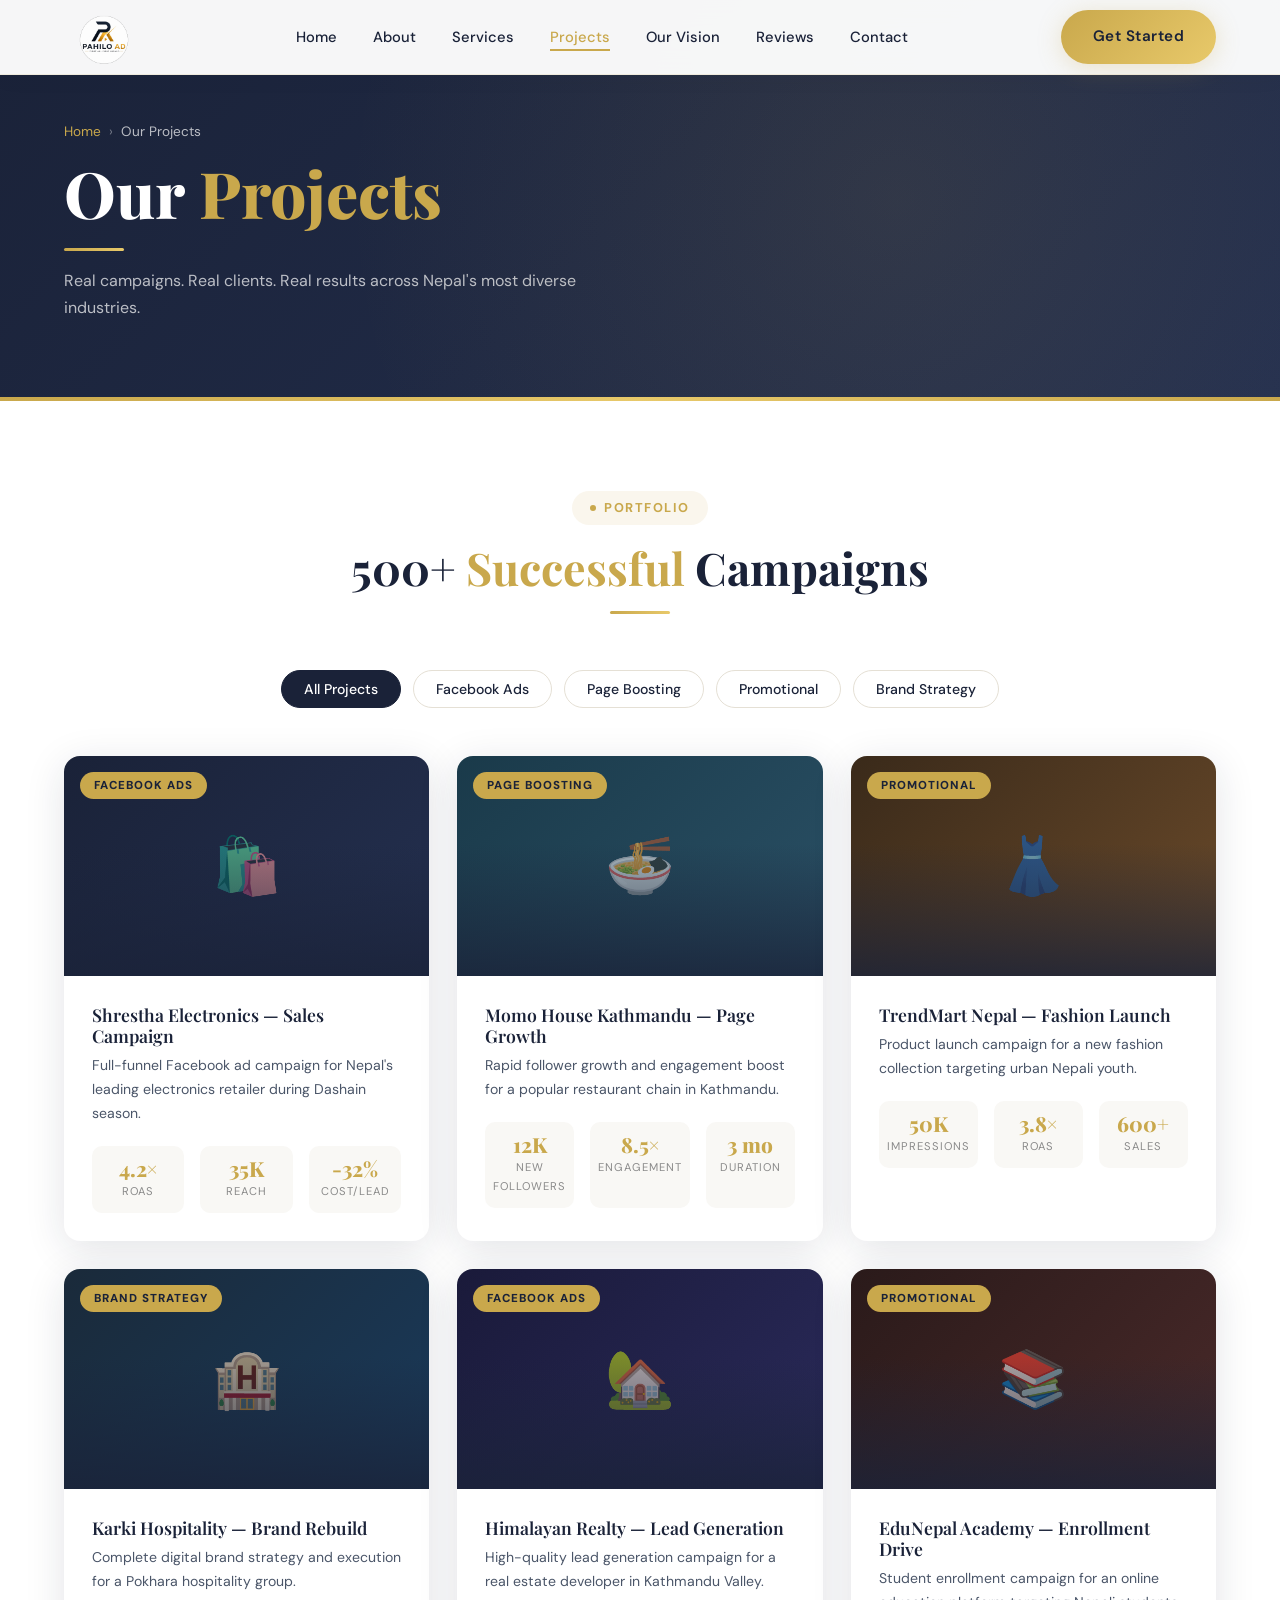
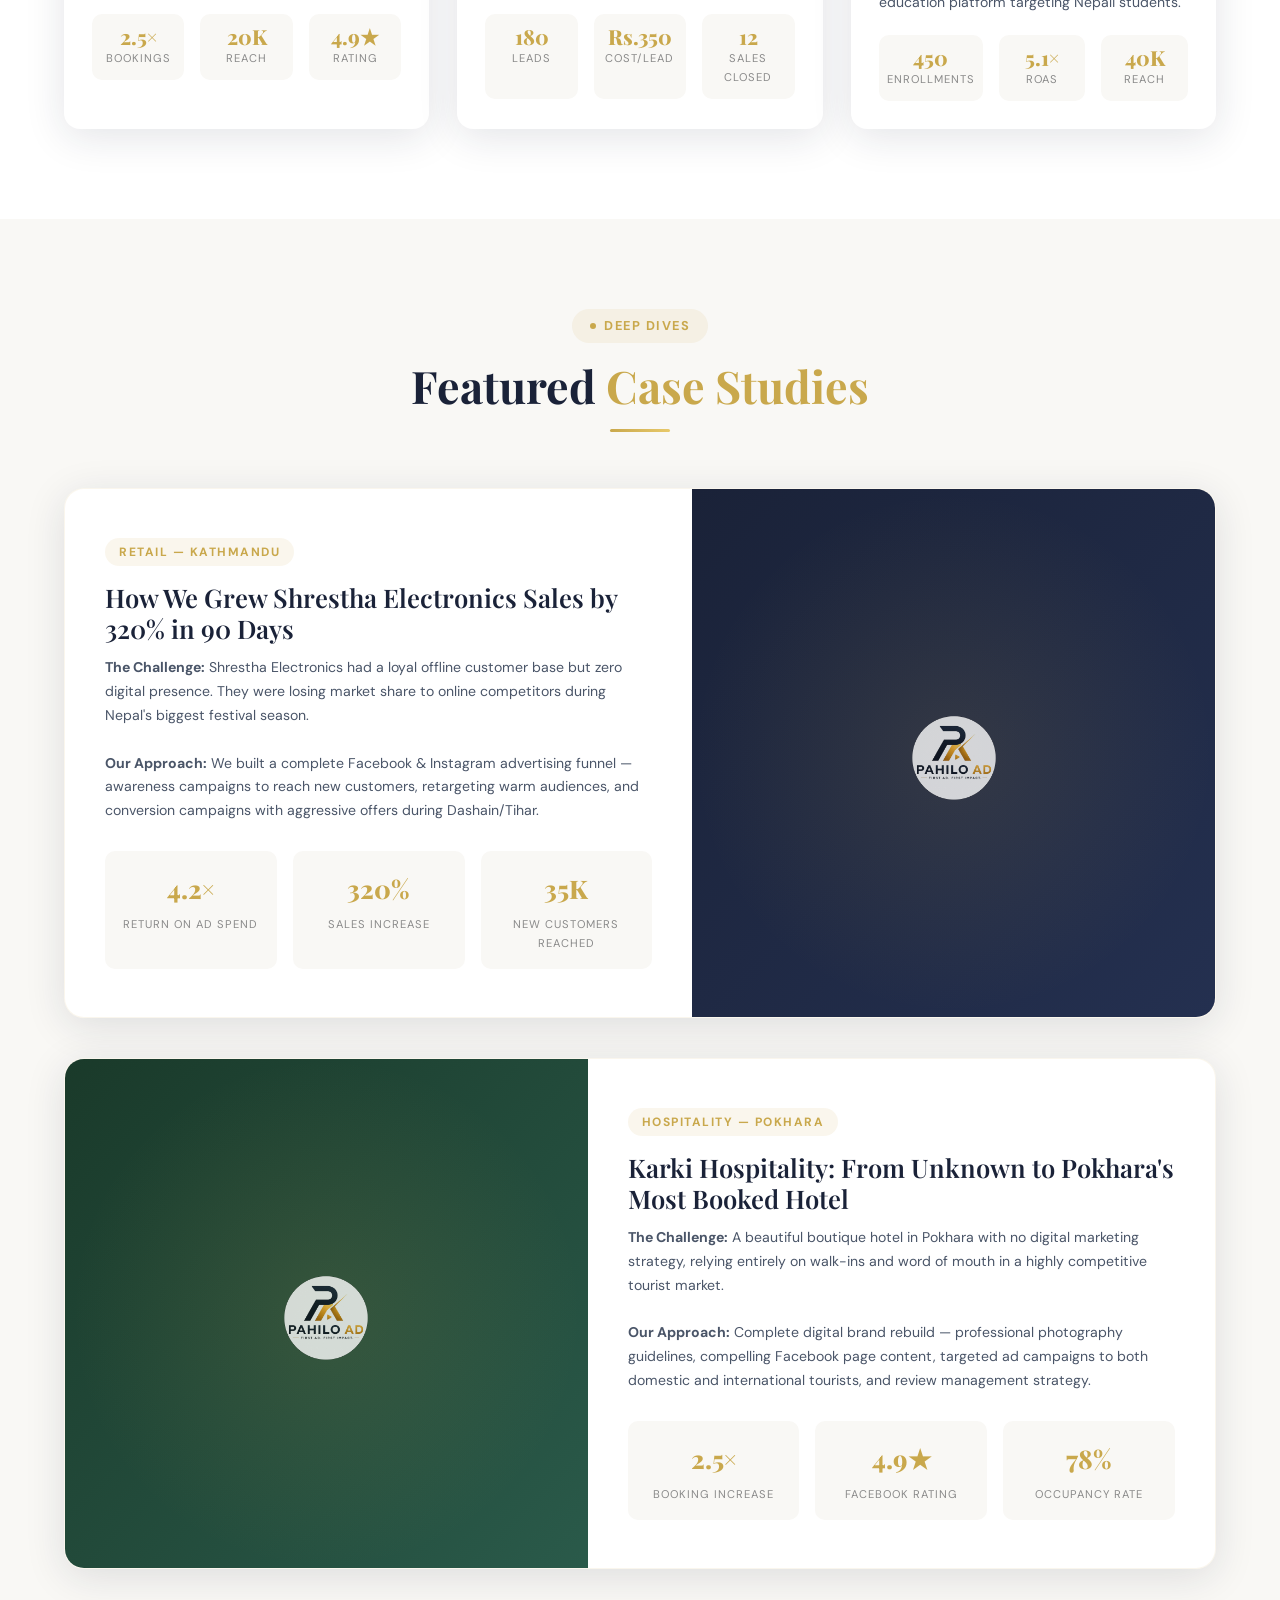
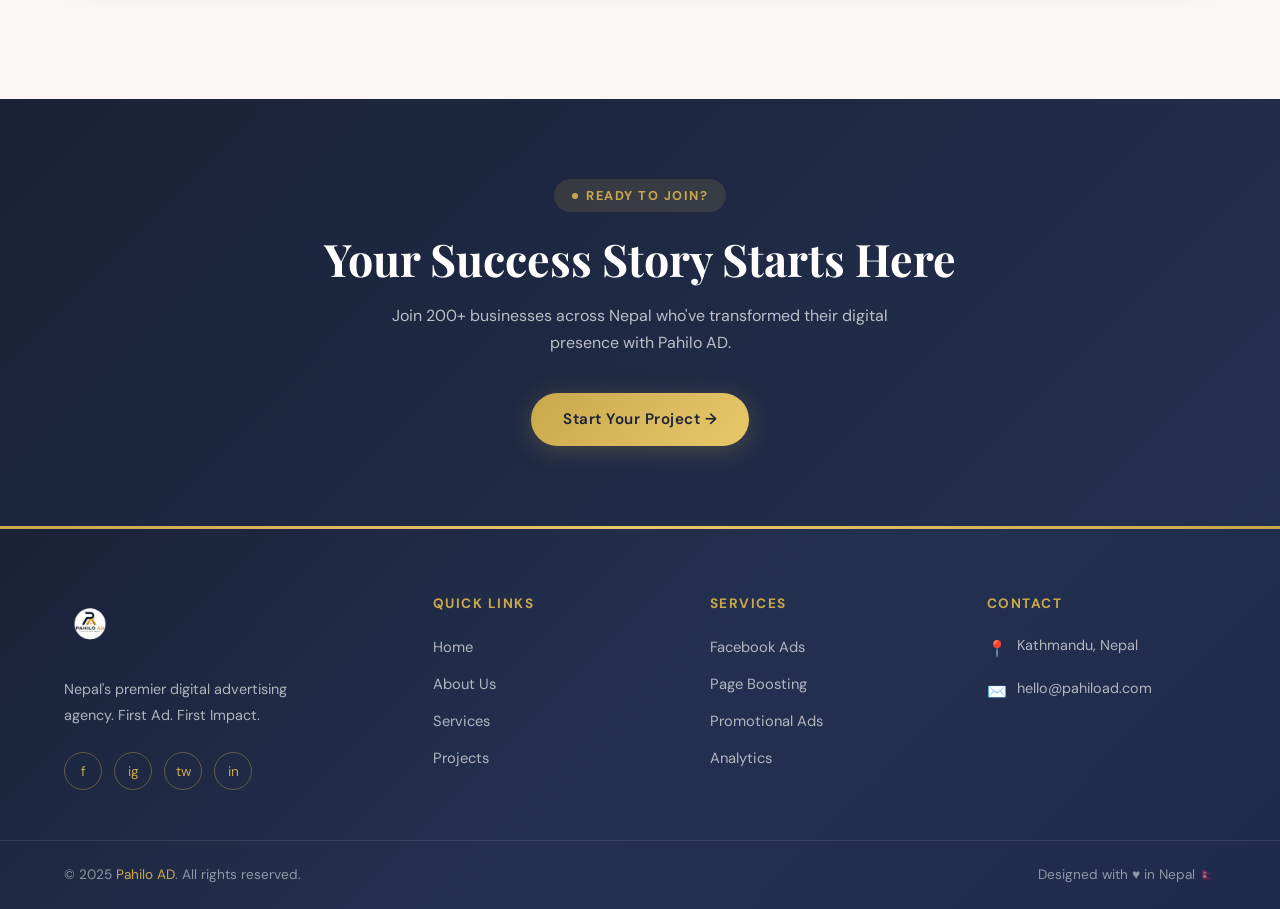
==== commit caaaeed8: "Update index.html" ====
--- a/index.html
+++ b/index.html
@@ -3,629 +3,330 @@
 <head>
   <meta charset="UTF-8" />
   <meta name="viewport" content="width=device-width, initial-scale=1.0" />
-  <title>Pahilo AD — First Ad. First Impact. | Nepal's #1 Digital Advertising Agency</title>
-  <meta name="description" content="Pahilo AD is Nepal's premier digital advertising agency. We create impactful Facebook Ads, promotional campaigns, page boosting, and more. First Ad. First Impact." />
-  <meta name="keywords" content="Pahilo AD, Nepal advertising agency, Facebook ads Nepal, digital marketing Nepal, promotional ads, page boosting Nepal, online advertising Kathmandu" />
-  <meta name="author" content="Pahilo AD" />
-  <meta name="robots" content="index, follow" />
-  <link rel="canonical" href="https://www.pahiload.com/" />
-
-  <!-- Open Graph -->
-  <meta property="og:type" content="website" />
-  <meta property="og:url" content="https://www.pahiload.com/" />
-  <meta property="og:title" content="Pahilo AD — First Ad. First Impact." />
-  <meta property="og:description" content="Nepal's premier digital advertising agency. Facebook Ads, page boosting, and promotional campaigns that deliver real results." />
-  <meta property="og:image" content="assets/logo.png" />
-
-  <!-- Twitter -->
-  <meta name="twitter:card" content="summary_large_image" />
-  <meta name="twitter:title" content="Pahilo AD — First Ad. First Impact." />
-  <meta name="twitter:description" content="Nepal's premier digital advertising agency." />
-  <meta name="twitter:image" content="assets/logo.png" />
-
-  <!-- Schema.org -->
-  <script type="application/ld+json">
-  {"@context":"https://schema.org","@type":"LocalBusiness","name":"Pahilo AD","description":"Nepal's premier digital advertising agency","url":"https://www.pahiload.com","logo":"https://www.pahiload.com/assets/logo.png","address":{"@type":"PostalAddress","addressCountry":"NP","addressLocality":"Kathmandu"},"sameAs":["https://www.facebook.com/pahiload","https://www.instagram.com/pahiload"]}
-  </script>
-
-  <link rel="stylesheet" href="style.css"/>
+  <title>Our Projects — Pahilo AD | Case Studies & Campaign Portfolio Nepal</title>
+  <meta name="description" content="Explore Pahilo AD's portfolio of successful digital advertising campaigns across Nepal. Real results, real clients, real impact." />
+  <meta name="keywords" content="Pahilo AD projects, digital advertising portfolio Nepal, Facebook ads case study Nepal, campaign results Nepal" />
+  <link rel="canonical" href="https://www.pahiload.com/pages/projects.html" />
+  <link rel="stylesheet" href="../style.css" />
   <style>
-    /* ── HOME HERO ── */
-    .hero {
-      min-height: 100vh;
-      background: var(--white);
-      display: flex; align-items: center;
-      padding: 0 5%;
-      position: relative; overflow: hidden;
-    }
-    .hero-bg {
-      position: absolute; inset: 0; z-index: 0;
-      background:
-        radial-gradient(ellipse 60% 70% at 80% 50%, rgba(201,168,76,0.07) 0%, transparent 70%),
-        radial-gradient(ellipse 40% 50% at 10% 80%, rgba(26,34,56,0.04) 0%, transparent 60%);
-    }
-    .hero-bg-pattern {
-      position: absolute; inset: 0; z-index: 0;
-      background-image:
-        radial-gradient(circle, rgba(201,168,76,0.08) 1px, transparent 1px);
-      background-size: 50px 50px;
-      opacity: 0.6;
-    }
-    .hero-content {
-      position: relative; z-index: 2;
-      max-width: 600px;
-      animation: fadeUp 1s ease 0.2s both;
-    }
-    .hero-badge {
-      display: inline-flex; align-items: center; gap: 8px;
-      background: rgba(201,168,76,0.12); border: 1px solid rgba(201,168,76,0.3);
-      color: var(--gold-dark); padding: 6px 18px; border-radius: 50px;
-      font-size: 0.78rem; font-weight: 700; letter-spacing: 2px;
-      text-transform: uppercase; margin-bottom: 24px;
-    }
-    .hero-badge::before { content:''; width:7px; height:7px; background: var(--gold); border-radius: 50%; animation: goldPulse 2s infinite; }
-    .hero h1 {
-      font-size: clamp(2.6rem, 5.5vw, 4.2rem);
-      line-height: 1.15; margin-bottom: 10px;
-      color: var(--navy);
-    }
-    .hero h1 .highlight {
-      background: linear-gradient(135deg, var(--gold), var(--gold-light), var(--gold-dark));
-      -webkit-background-clip: text; background-clip: text; -webkit-text-fill-color: transparent;
-      background-size: 200% auto; animation: shimmer 3s linear infinite;
-    }
-    .hero-tagline {
-      font-family: 'DM Sans', sans-serif;
-      font-size: 1.05rem; color: #6B7280; margin-bottom: 32px;
-      max-width: 480px; line-height: 1.75;
-    }
-    .hero-cta { display: flex; gap: 16px; flex-wrap: wrap; margin-bottom: 56px; }
-    .hero-stats { display: flex; gap: 40px; }
-    .hero-stat-num {
-      font-family: 'Playfair Display', serif;
-      font-size: 1.8rem; font-weight: 800;
-      color: var(--navy); line-height: 1;
-    }
-    .hero-stat-num span { color: var(--gold); }
-    .hero-stat-label { font-size: 0.78rem; color: #9CA3AF; text-transform: uppercase; letter-spacing: 1px; margin-top: 4px; }
-
-    /* ── ANIMATION PANEL ── */
-    .hero-visual {
-      position: absolute; right: 5%; top: 50%; transform: translateY(-50%);
-      z-index: 2;
-      width: min(46%, 560px);
-      animation: fadeIn 1.2s ease 0.5s both;
-    }
-    .animation-frame {
-      position: relative;
-      border-radius: 24px; overflow: hidden;
-      box-shadow: 0 30px 80px rgba(26,34,56,0.18), 0 0 0 1px rgba(201,168,76,0.2);
-    }
-    .animation-frame video {
-      width: 100%; height: auto; display: block;
-      border-radius: 24px;
-    }
-    .animation-glow {
-      position: absolute; inset: -2px;
-      border-radius: 26px;
-      background: linear-gradient(135deg, var(--gold), transparent, var(--gold));
-      opacity: 0.3; z-index: -1;
-      animation: float 4s ease-in-out infinite;
-    }
-    .hero-float-badge {
-      position: absolute; bottom: -20px; left: -24px;
-      background: var(--white); border-radius: 14px;
-      padding: 14px 20px; box-shadow: var(--shadow);
-      display: flex; align-items: center; gap: 12px;
-      animation: float 3.5s ease-in-out 0.5s infinite;
-    }
-    .hero-float-icon {
-      width: 42px; height: 42px; border-radius: 10px;
-      background: linear-gradient(135deg, var(--gold), var(--gold-light));
+    .filter-bar { display: flex; gap: 12px; flex-wrap: wrap; justify-content: center; margin-bottom: 48px; }
+    .filter-btn {
+      padding: 9px 22px; border-radius: 50px; border: 1.5px solid #E5E0D5;
+      background: var(--white); cursor: pointer; font-family: 'DM Sans', sans-serif;
+      font-size: 0.88rem; font-weight: 500; color: var(--navy);
+      transition: var(--transition);
+    }
+    .filter-btn.active, .filter-btn:hover { background: var(--navy); color: var(--white); border-color: var(--navy); }
+    .filter-btn.gold-filter.active { background: var(--gold); border-color: var(--gold); color: var(--navy); }
+
+    .project-card {
+      border-radius: 16px; overflow: hidden; box-shadow: var(--shadow);
+      transition: var(--transition); background: var(--white);
+    }
+    .project-card:hover { transform: translateY(-8px); box-shadow: 0 24px 60px rgba(26,34,56,0.18); }
+    .project-thumb {
+      height: 220px; position: relative; overflow: hidden;
+      background: linear-gradient(135deg, var(--navy), var(--navy-light));
       display: flex; align-items: center; justify-content: center;
-      font-size: 1.2rem; color: var(--navy); font-weight: 800;
-    }
-    .hero-float-text { font-size: 0.78rem; color: #6B7280; }
-    .hero-float-text strong { display: block; color: var(--navy); font-size: 0.95rem; }
-
-    .hero-float-badge2 {
-      position: absolute; top: -18px; right: -16px;
-      background: var(--navy); border-radius: 14px;
-      padding: 12px 18px; box-shadow: 0 8px 24px rgba(26,34,56,0.3);
-      animation: float 4s ease-in-out 1s infinite;
-    }
-    .hero-float-badge2 .num {
-      font-family: 'Playfair Display', serif;
-      font-size: 1.5rem; font-weight: 800; color: var(--gold); line-height: 1;
-    }
-    .hero-float-badge2 .lbl { font-size: 0.7rem; color: rgba(255,255,255,0.6); text-transform: uppercase; letter-spacing: 1px; }
-
-    /* ── SERVICES SECTION ── */
-    .services { background: var(--off-white); }
-    .service-card { background: var(--white); border-radius: var(--radius); padding: 36px 28px; transition: var(--transition); border: 1px solid transparent; }
-    .service-card:hover { transform: translateY(-6px); border-color: rgba(201,168,76,0.25); box-shadow: 0 20px 50px rgba(26,34,56,0.1); }
-    .service-icon {
-      width: 58px; height: 58px; border-radius: 14px;
-      background: linear-gradient(135deg, rgba(201,168,76,0.12), rgba(201,168,76,0.06));
-      display: flex; align-items: center; justify-content: center;
-      font-size: 1.5rem; margin-bottom: 20px;
-      transition: var(--transition);
-    }
-    .service-card:hover .service-icon {
-      background: linear-gradient(135deg, var(--gold), var(--gold-light));
-    }
-    .service-card h3 { margin-bottom: 12px; color: var(--navy); }
-    .service-card p { font-size: 0.9rem; }
-    .service-card .learn-more {
-      display: inline-flex; align-items: center; gap: 6px; margin-top: 20px;
-      color: var(--gold); font-weight: 600; font-size: 0.88rem;
-      text-decoration: none; transition: var(--transition);
-    }
-    .service-card .learn-more:hover { gap: 10px; }
-
-    /* ── WHY US ── */
-    .why-us { background: var(--white); }
-    .why-visual {
-      position: relative; display: flex; align-items: center; justify-content: center;
-    }
-    .why-main-img {
-      width: 100%; max-width: 480px; border-radius: 20px;
-      box-shadow: 0 30px 70px rgba(26,34,56,0.15);
+    }
+    .project-thumb-icon { font-size: 3.5rem; opacity: 0.6; }
+    .project-thumb-overlay {
+      position: absolute; inset: 0;
+      background: linear-gradient(to bottom, transparent 40%, rgba(26,34,56,0.8));
+    }
+    .project-category {
+      position: absolute; top: 16px; left: 16px;
+      background: var(--gold); color: var(--navy);
+      padding: 4px 14px; border-radius: 50px; font-size: 0.72rem;
+      font-weight: 800; text-transform: uppercase; letter-spacing: 1px;
+    }
+    .project-body { padding: 28px; }
+    .project-body h3 { color: var(--navy); margin-bottom: 8px; font-size: 1.1rem; }
+    .project-body p { font-size: 0.88rem; margin-bottom: 20px; }
+    .project-metrics { display: flex; gap: 16px; }
+    .metric {
+      flex: 1; text-align: center; background: var(--off-white);
+      border-radius: 10px; padding: 12px 8px;
+    }
+    .metric-num { font-family: 'Playfair Display', serif; font-size: 1.3rem; font-weight: 800; color: var(--gold); line-height: 1; }
+    .metric-label { font-size: 0.7rem; color: var(--gray); text-transform: uppercase; letter-spacing: 1px; margin-top: 3px; }
+
+    .case-study { background: var(--off-white); }
+    .case-study-card {
+      background: var(--white); border-radius: 20px;
+      display: grid; grid-template-columns: 1fr 1.2fr; gap: 0;
+      overflow: hidden; box-shadow: var(--shadow); margin-bottom: 40px;
+      border: 1px solid rgba(201,168,76,0.1);
+    }
+    .case-study-card:nth-child(even) { direction: rtl; }
+    .case-study-card:nth-child(even) > * { direction: ltr; }
+    .case-visual {
       background: linear-gradient(135deg, var(--navy), var(--navy-light));
-      min-height: 400px;
-      display: flex; align-items: center; justify-content: center;
-    }
-    .why-main-img img { width: 200px; opacity: 0.9; }
-    .why-list { list-style: none; }
-    .why-list li {
-      display: flex; gap: 16px; align-items: flex-start;
-      margin-bottom: 24px; padding: 20px; border-radius: 12px;
-      transition: var(--transition);
-    }
-    .why-list li:hover { background: var(--off-white); }
-    .why-check {
-      width: 36px; height: 36px; border-radius: 50%; flex-shrink: 0;
-      background: linear-gradient(135deg, var(--gold), var(--gold-light));
-      display: flex; align-items: center; justify-content: center;
-      color: var(--navy); font-weight: 900; font-size: 0.85rem;
-    }
-    .why-list h4 { font-family: 'DM Sans', sans-serif; font-weight: 700; color: var(--navy); margin-bottom: 4px; }
-    .why-list p { font-size: 0.88rem; }
-
-    /* ── STATS BAND ── */
-    .stats-band {
-      background: linear-gradient(135deg, var(--navy) 0%, var(--navy-light) 100%);
-      padding: 70px 5%; position: relative; overflow: hidden;
-    }
-    .stats-band::before {
+      min-height: 320px; display: flex; align-items: center; justify-content: center;
+      padding: 40px; position: relative; overflow: hidden;
+    }
+    .case-visual::after {
       content: ''; position: absolute; inset: 0;
-      background: radial-gradient(ellipse at 50% 50%, rgba(201,168,76,0.08), transparent 70%);
-    }
-    .stats-grid { display: grid; grid-template-columns: repeat(4,1fr); gap: 32px; position: relative; }
-    .stat-item { text-align: center; }
-    .stat-item .stat-number { font-size: 3rem; }
-    .stat-item .stat-label { color: rgba(255,255,255,0.6); font-size: 0.85rem; text-transform: uppercase; letter-spacing: 1.5px; margin-top: 6px; }
-
-    /* ── PROCESS ── */
-    .process { background: var(--off-white); }
-    .process-steps { display: grid; grid-template-columns: repeat(4,1fr); gap: 24px; position: relative; }
-    .process-steps::before {
-      content: ''; position: absolute; top: 36px; left: 10%; right: 10%;
-      height: 2px; background: linear-gradient(90deg, var(--gold), var(--gold-light), var(--gold));
-      opacity: 0.3;
-    }
-    .process-step { text-align: center; padding: 24px; }
-    .step-num {
-      width: 72px; height: 72px; border-radius: 50%; margin: 0 auto 20px;
-      background: var(--white); border: 2px solid var(--gold);
-      display: flex; align-items: center; justify-content: center;
-      font-family: 'Playfair Display', serif; font-size: 1.5rem; font-weight: 800;
-      color: var(--gold); box-shadow: var(--shadow-gold);
-      position: relative; z-index: 1;
-    }
-    .process-step h3 { font-size: 1.05rem; margin-bottom: 10px; color: var(--navy); }
-    .process-step p { font-size: 0.88rem; }
-
-    /* ── REVIEWS TEASER ── */
-    .reviews-teaser { background: var(--white); }
-    .review-card {
-      background: var(--white); border-radius: var(--radius);
-      box-shadow: var(--shadow); padding: 32px;
-      border: 1px solid rgba(201,168,76,0.1);
-      transition: var(--transition);
-    }
-    .review-card:hover { border-color: rgba(201,168,76,0.3); transform: translateY(-4px); }
-    .stars { color: var(--gold); margin-bottom: 16px; letter-spacing: 2px; }
-    .review-text { font-size: 0.95rem; color: #555; line-height: 1.8; margin-bottom: 24px; font-style: italic; }
-    .reviewer { display: flex; align-items: center; gap: 14px; }
-    .reviewer-avatar {
-      width: 46px; height: 46px; border-radius: 50%;
-      background: linear-gradient(135deg, var(--gold), var(--gold-light));
-      display: flex; align-items: center; justify-content: center;
-      font-weight: 800; color: var(--navy); font-size: 1rem;
-    }
-    .reviewer-name { font-weight: 700; color: var(--navy); font-size: 0.92rem; }
-    .reviewer-role { font-size: 0.78rem; color: var(--gray); }
-
-    /* ── CTA BAND ── */
-    .cta-band {
-      background: linear-gradient(135deg, var(--gold-dark) 0%, var(--gold) 50%, var(--gold-light) 100%);
-      padding: 80px 5%; text-align: center; position: relative; overflow: hidden;
-    }
-    .cta-band::before {
-      content: ''; position: absolute; inset: 0;
-      background: url("data:image/svg+xml,%3Csvg width='60' height='60' viewBox='0 0 60 60' xmlns='http://www.w3.org/2000/svg'%3E%3Cg fill='none' fill-rule='evenodd'%3E%3Cg fill='%23fff' fill-opacity='0.05'%3E%3Cpath d='M36 34v-4h-2v4h-4v2h4v4h2v-4h4v-2h-4zm0-30V0h-2v4h-4v2h4v4h2V6h4V4h-4zM6 34v-4H4v4H0v2h4v4h2v-4h4v-2H6zM6 4V0H4v4H0v2h4v4h2V6h4V4H6z'/%3E%3C/g%3E%3C/g%3E%3C/svg%3E");
-    }
-    .cta-band h2 { color: var(--navy); margin-bottom: 16px; position: relative; }
-    .cta-band p { color: rgba(26,34,56,0.75); margin-bottom: 36px; font-size: 1.05rem; position: relative; }
-    .cta-band .btn-navy { position: relative; }
-
-    @media (max-width: 1024px) {
-      .hero-visual { display: none; }
-      .hero-content { max-width: 100%; }
-      .stats-grid { grid-template-columns: repeat(2,1fr); }
-      .process-steps { grid-template-columns: repeat(2,1fr); }
-      .process-steps::before { display: none; }
-    }
+      background: radial-gradient(circle at 50% 50%, rgba(201,168,76,0.12), transparent 70%);
+    }
+    .case-visual img { width: 140px; opacity: 0.8; position: relative; z-index: 1; }
+    .case-content { padding: 48px 40px; }
+    .case-content .client-tag {
+      display: inline-block; background: rgba(201,168,76,0.1); color: var(--gold);
+      padding: 4px 14px; border-radius: 50px; font-size: 0.75rem; font-weight: 700;
+      letter-spacing: 1.5px; text-transform: uppercase; margin-bottom: 16px;
+    }
+    .case-content h3 { color: var(--navy); margin-bottom: 12px; }
+    .case-content .challenge { font-size: 0.88rem; margin-bottom: 24px; }
+    .case-results-grid { display: grid; grid-template-columns: repeat(3,1fr); gap: 16px; margin-top: 28px; }
+    .result-box { text-align: center; background: var(--off-white); border-radius: 10px; padding: 16px 10px; }
+    .result-box .num { font-family: 'Playfair Display', serif; font-size: 1.6rem; font-weight: 800; color: var(--gold); }
+    .result-box .lbl { font-size: 0.7rem; color: var(--gray); text-transform: uppercase; letter-spacing: 1px; margin-top: 4px; }
+
     @media (max-width: 768px) {
-      .hero { min-height: auto; padding: 120px 5% 64px; }
-      .hero-stats { gap: 24px; }
-      .stats-grid { grid-template-columns: repeat(2,1fr); }
+      .case-study-card { grid-template-columns: 1fr; direction: ltr; }
+      .case-study-card:nth-child(even) { direction: ltr; }
+      .case-results-grid { grid-template-columns: repeat(3,1fr); }
+    }
+      @media (max-width: 480px) {
+      .case-results-grid { grid-template-columns: 1fr 1fr; }
     }
   </style>
 </head>
 <body>
 
-<!-- NAVBAR -->
-<nav class="navbar" role="navigation" aria-label="Main navigation">
-  <a href="index.html" class="nav-logo" aria-label="Pahilo AD Home">
-    <img src="Logo/logo.png" alt="Pahilo AD Logo" />
-  </a>
+<nav class="navbar" role="navigation">
+  <a href="../index.html" class="nav-logo"><img src="../Logo/logo.png" alt="Pahilo AD Logo" /></a>
   <ul class="nav-links">
-    <li><a href="index.html" class="active">Home</a></li>
-    <li><a href="about.html">About</a></li>
-    <li><a href="services.html">Services</a></li>
-    <li><a href="projects.html">Projects</a></li>
-    <li><a href="vision.html">Our Vision</a></li>
-    <li><a href="reviews.html">Reviews</a></li>
+    <li><a href="../index.html">Home</a></li><li><a href="about.html">About</a></li>
+    <li><a href="services.html">Services</a></li><li><a href="projects.html" class="active">Projects</a></li>
+    <li><a href="vision.html">Our Vision</a></li><li><a href="reviews.html">Reviews</a></li>
     <li><a href="contact.html">Contact</a></li>
   </ul>
-  <div class="nav-cta">
-    <a href="contact.html" class="btn btn-gold">Get Started</a>
-  </div>
-  <button class="hamburger" aria-label="Toggle menu" aria-expanded="false">
-    <span></span><span></span><span></span>
-  </button>
+  <div class="nav-cta"><a href="contact.html" class="btn btn-gold">Get Started</a></div>
+  <button class="hamburger" aria-label="Toggle menu"><span></span><span></span><span></span></button>
 </nav>
-
-<!-- MOBILE MENU -->
-<div class="mobile-menu" role="navigation" aria-label="Mobile navigation">
+<div class="mobile-menu">
   <ul>
-    <li><a href="index.html">Home</a></li>
-    <li><a href="about.html">About</a></li>
-    <li><a href="services.html">Services</a></li>
-    <li><a href="projects.html">Projects</a></li>
-    <li><a href="vision.html">Our Vision</a></li>
-    <li><a href="reviews.html">Reviews</a></li>
+    <li><a href="../index.html">Home</a></li><li><a href="about.html">About</a></li>
+    <li><a href="services.html">Services</a></li><li><a href="projects.html">Projects</a></li>
+    <li><a href="vision.html">Our Vision</a></li><li><a href="reviews.html">Reviews</a></li>
     <li><a href="contact.html">Contact</a></li>
   </ul>
   <a href="contact.html" class="btn btn-gold">Get Started →</a>
 </div>
 
-<!-- HERO -->
-<section class="hero" aria-label="Hero section">
-  <div class="hero-bg"></div>
-  <div class="hero-bg-pattern"></div>
-  <div class="hero-content">
-    <div class="hero-badge">🇳🇵 Nepal's #1 Ad Agency</div>
-    <h1>
-      Make Your <span class="highlight">First Ad</span><br/>
-      Create <span class="highlight">First Impact.</span>
-    </h1>
-    <p class="hero-tagline">Pahilo AD crafts powerful Facebook Ads, promotional campaigns, and page-boosting strategies that put your brand ahead of the competition — right from the first impression.</p>
-    <div class="hero-cta">
-      <a href="contact.html" class="btn btn-gold">Start Your Campaign →</a>
-      <a href="projects.html" class="btn btn-navy">View Our Work</a>
-    </div>
-    <div class="hero-stats">
-      <div class="hero-stat">
-        <div class="hero-stat-num">200<span>+</span></div>
-        <div class="hero-stat-label">Clients Served</div>
-      </div>
-      <div class="hero-stat">
-        <div class="hero-stat-num">98<span>%</span></div>
-        <div class="hero-stat-label">Satisfaction Rate</div>
-      </div>
-      <div class="hero-stat">
-        <div class="hero-stat-num">5<span>★</span></div>
-        <div class="hero-stat-label">Average Rating</div>
-      </div>
-    </div>
-  </div>
-
-  <!-- ANIMATION PANEL -->
-  <div class="hero-visual" aria-hidden="true">
-    <div class="animation-frame">
-      <div class="animation-glow"></div>
-      <video autoplay loop muted playsinline preload="auto" aria-label="Pahilo AD logo animation">
-        <source src="Logo/logoanimation.mp4" type="video/mp4" />
-      </video>
-      <div class="hero-float-badge">
-        <div class="hero-float-icon">📈</div>
-        <div class="hero-float-text">
-          <strong>ROI Boosted</strong>
-          Average 3.5× return
-        </div>
-      </div>
-      <div class="hero-float-badge2">
-        <div class="num">500+</div>
-        <div class="lbl">Campaigns Run</div>
-      </div>
-    </div>
+<div class="page-hero">
+  <div class="page-hero-bg"></div>
+  <div>
+    <div class="breadcrumb"><a href="../index.html">Home</a><span>›</span><span class="current">Our Projects</span></div>
+    <h1>Our <span class="gold">Projects</span></h1>
+    <div class="gold-divider"></div>
+    <p>Real campaigns. Real clients. Real results across Nepal's most diverse industries.</p>
+  </div>
+</div>
+
+<!-- PROJECT GRID -->
+<section>
+  <div class="section-header center">
+    <div class="section-tag">Portfolio</div>
+    <h2 class="section-title">500+ <span class="gold">Successful</span> Campaigns</h2>
+    <div class="gold-divider center"></div>
+  </div>
+
+  <div class="filter-bar">
+    <button class="filter-btn active" data-filter="all">All Projects</button>
+    <button class="filter-btn" data-filter="facebook">Facebook Ads</button>
+    <button class="filter-btn" data-filter="boost">Page Boosting</button>
+    <button class="filter-btn" data-filter="promo">Promotional</button>
+    <button class="filter-btn" data-filter="brand">Brand Strategy</button>
+  </div>
+
+  <div class="grid-3" id="project-grid">
+    <article class="project-card animate" data-category="facebook">
+      <div class="project-thumb">
+        <div class="project-thumb-icon">🛍️</div>
+        <div class="project-thumb-overlay"></div>
+        <span class="project-category">Facebook Ads</span>
+      </div>
+      <div class="project-body">
+        <h3>Shrestha Electronics — Sales Campaign</h3>
+        <p>Full-funnel Facebook ad campaign for Nepal's leading electronics retailer during Dashain season.</p>
+        <div class="project-metrics">
+          <div class="metric"><div class="metric-num">4.2×</div><div class="metric-label">ROAS</div></div>
+          <div class="metric"><div class="metric-num">35K</div><div class="metric-label">Reach</div></div>
+          <div class="metric"><div class="metric-num">-32%</div><div class="metric-label">Cost/Lead</div></div>
+        </div>
+      </div>
+    </article>
+
+    <article class="project-card animate animate-delay-1" data-category="boost">
+      <div class="project-thumb" style="background: linear-gradient(135deg, #1a3a4a, #2a5065);">
+        <div class="project-thumb-icon">🍜</div>
+        <div class="project-thumb-overlay"></div>
+        <span class="project-category">Page Boosting</span>
+      </div>
+      <div class="project-body">
+        <h3>Momo House Kathmandu — Page Growth</h3>
+        <p>Rapid follower growth and engagement boost for a popular restaurant chain in Kathmandu.</p>
+        <div class="project-metrics">
+          <div class="metric"><div class="metric-num">12K</div><div class="metric-label">New Followers</div></div>
+          <div class="metric"><div class="metric-num">8.5×</div><div class="metric-label">Engagement</div></div>
+          <div class="metric"><div class="metric-num">3 mo</div><div class="metric-label">Duration</div></div>
+        </div>
+      </div>
+    </article>
+
+    <article class="project-card animate animate-delay-2" data-category="promo">
+      <div class="project-thumb" style="background: linear-gradient(135deg, #3a2a1a, #6a4a2a);">
+        <div class="project-thumb-icon">👗</div>
+        <div class="project-thumb-overlay"></div>
+        <span class="project-category">Promotional</span>
+      </div>
+      <div class="project-body">
+        <h3>TrendMart Nepal — Fashion Launch</h3>
+        <p>Product launch campaign for a new fashion collection targeting urban Nepali youth.</p>
+        <div class="project-metrics">
+          <div class="metric"><div class="metric-num">50K</div><div class="metric-label">Impressions</div></div>
+          <div class="metric"><div class="metric-num">3.8×</div><div class="metric-label">ROAS</div></div>
+          <div class="metric"><div class="metric-num">600+</div><div class="metric-label">Sales</div></div>
+        </div>
+      </div>
+    </article>
+
+    <article class="project-card animate" data-category="brand">
+      <div class="project-thumb" style="background: linear-gradient(135deg, #1a2a3a, #1a3a5a);">
+        <div class="project-thumb-icon">🏨</div>
+        <div class="project-thumb-overlay"></div>
+        <span class="project-category">Brand Strategy</span>
+      </div>
+      <div class="project-body">
+        <h3>Karki Hospitality — Brand Rebuild</h3>
+        <p>Complete digital brand strategy and execution for a Pokhara hospitality group.</p>
+        <div class="project-metrics">
+          <div class="metric"><div class="metric-num">2.5×</div><div class="metric-label">Bookings</div></div>
+          <div class="metric"><div class="metric-num">20K</div><div class="metric-label">Reach</div></div>
+          <div class="metric"><div class="metric-num">4.9★</div><div class="metric-label">Rating</div></div>
+        </div>
+      </div>
+    </article>
+
+    <article class="project-card animate animate-delay-1" data-category="facebook">
+      <div class="project-thumb" style="background: linear-gradient(135deg, #1a1a3a, #2a2a5a);">
+        <div class="project-thumb-icon">🏡</div>
+        <div class="project-thumb-overlay"></div>
+        <span class="project-category">Facebook Ads</span>
+      </div>
+      <div class="project-body">
+        <h3>Himalayan Realty — Lead Generation</h3>
+        <p>High-quality lead generation campaign for a real estate developer in Kathmandu Valley.</p>
+        <div class="project-metrics">
+          <div class="metric"><div class="metric-num">180</div><div class="metric-label">Leads</div></div>
+          <div class="metric"><div class="metric-num">Rs.350</div><div class="metric-label">Cost/Lead</div></div>
+          <div class="metric"><div class="metric-num">12</div><div class="metric-label">Sales Closed</div></div>
+        </div>
+      </div>
+    </article>
+
+    <article class="project-card animate animate-delay-2" data-category="promo">
+      <div class="project-thumb" style="background: linear-gradient(135deg, #2a1a1a, #4a2a2a);">
+        <div class="project-thumb-icon">📚</div>
+        <div class="project-thumb-overlay"></div>
+        <span class="project-category">Promotional</span>
+      </div>
+      <div class="project-body">
+        <h3>EduNepal Academy — Enrollment Drive</h3>
+        <p>Student enrollment campaign for an online education platform targeting Nepali students.</p>
+        <div class="project-metrics">
+          <div class="metric"><div class="metric-num">450</div><div class="metric-label">Enrollments</div></div>
+          <div class="metric"><div class="metric-num">5.1×</div><div class="metric-label">ROAS</div></div>
+          <div class="metric"><div class="metric-num">40K</div><div class="metric-label">Reach</div></div>
+        </div>
+      </div>
+    </article>
   </div>
 </section>
 
-<!-- SERVICES -->
-<section class="services" aria-labelledby="services-heading">
+<!-- CASE STUDIES -->
+<section class="case-study">
   <div class="section-header center">
-    <div class="section-tag">What We Do</div>
-    <h2 id="services-heading" class="section-title">Our Core <span class="gold">Services</span></h2>
+    <div class="section-tag">Deep Dives</div>
+    <h2 class="section-title">Featured <span class="gold">Case Studies</span></h2>
     <div class="gold-divider center"></div>
-    <p class="section-subtitle">From crafting your first Facebook ad to building full-scale digital campaigns, Pahilo AD delivers results that matter.</p>
-  </div>
-  <div class="grid-3">
-    <article class="service-card animate animate-delay-1">
-      <div class="service-icon">📣</div>
-      <h3>Facebook Ads</h3>
-      <p>Hyper-targeted Facebook & Instagram advertising campaigns designed to maximize reach, engagement, and conversions for your business.</p>
-      <a href="services.html" class="learn-more">Learn More →</a>
-    </article>
-    <article class="service-card animate animate-delay-2">
-      <div class="service-icon">🚀</div>
-      <h3>Page Boosting</h3>
-      <p>Supercharge your existing social media posts and pages to reach thousands of potential customers in Nepal and beyond.</p>
-      <a href="services.html" class="learn-more">Learn More →</a>
-    </article>
-    <article class="service-card animate animate-delay-3">
-      <div class="service-icon">🎯</div>
-      <h3>Promotional Ads</h3>
-      <p>Creative, conversion-focused promotional campaigns for product launches, sales events, and brand awareness drives.</p>
-      <a href="services.html" class="learn-more">Learn More →</a>
-    </article>
-    <article class="service-card animate animate-delay-1">
-      <div class="service-icon">📊</div>
-      <h3>Ad Analytics & Reports</h3>
-      <p>Comprehensive performance tracking and transparent reporting so you always know exactly where your money is going.</p>
-      <a href="services.html" class="learn-more">Learn More →</a>
-    </article>
-    <article class="service-card animate animate-delay-2">
-      <div class="service-icon">🎨</div>
-      <h3>Creative Design</h3>
-      <p>Eye-catching ad creatives — banners, videos, and copy — crafted to stop the scroll and drive action.</p>
-      <a href="services.html" class="learn-more">Learn More →</a>
-    </article>
-    <article class="service-card animate animate-delay-3">
-      <div class="service-icon">🏆</div>
-      <h3>Brand Strategy</h3>
-      <p>Holistic digital brand building strategies that position your business as the first and best choice in your market.</p>
-      <a href="services.html" class="learn-more">Learn More →</a>
-    </article>
+  </div>
+
+  <div class="case-study-card animate">
+    <div class="case-visual">
+      <img src="../Logo/logo.png" alt="Pahilo AD case study" />
+    </div>
+    <div class="case-content">
+      <span class="client-tag">Retail — Kathmandu</span>
+      <h3>How We Grew Shrestha Electronics Sales by 320% in 90 Days</h3>
+      <p class="challenge"><strong>The Challenge:</strong> Shrestha Electronics had a loyal offline customer base but zero digital presence. They were losing market share to online competitors during Nepal's biggest festival season.</p>
+      <p style="font-size:0.88rem; color:#4A5568;"><strong>Our Approach:</strong> We built a complete Facebook & Instagram advertising funnel — awareness campaigns to reach new customers, retargeting warm audiences, and conversion campaigns with aggressive offers during Dashain/Tihar.</p>
+      <div class="case-results-grid">
+        <div class="result-box"><div class="num">4.2×</div><div class="lbl">Return on Ad Spend</div></div>
+        <div class="result-box"><div class="num">320%</div><div class="lbl">Sales Increase</div></div>
+        <div class="result-box"><div class="num">35K</div><div class="lbl">New Customers Reached</div></div>
+      </div>
+    </div>
+  </div>
+
+  <div class="case-study-card animate">
+    <div class="case-visual" style="background: linear-gradient(135deg, #1a3a2a, #2a5a4a);">
+      <img src="../Logo/logo.png" alt="Pahilo AD case study 2" />
+    </div>
+    <div class="case-content">
+      <span class="client-tag">Hospitality — Pokhara</span>
+      <h3>Karki Hospitality: From Unknown to Pokhara's Most Booked Hotel</h3>
+      <p class="challenge"><strong>The Challenge:</strong> A beautiful boutique hotel in Pokhara with no digital marketing strategy, relying entirely on walk-ins and word of mouth in a highly competitive tourist market.</p>
+      <p style="font-size:0.88rem; color:#4A5568;"><strong>Our Approach:</strong> Complete digital brand rebuild — professional photography guidelines, compelling Facebook page content, targeted ad campaigns to both domestic and international tourists, and review management strategy.</p>
+      <div class="case-results-grid">
+        <div class="result-box"><div class="num">2.5×</div><div class="lbl">Booking Increase</div></div>
+        <div class="result-box"><div class="num">4.9★</div><div class="lbl">Facebook Rating</div></div>
+        <div class="result-box"><div class="num">78%</div><div class="lbl">Occupancy Rate</div></div>
+      </div>
+    </div>
   </div>
 </section>
 
-<!-- STATS BAND -->
-<div class="stats-band" role="region" aria-label="Company statistics">
-  <div class="stats-grid">
-    <div class="stat-item animate">
-      <div class="stat-number" data-target="200" data-suffix="+">0+</div>
-      <div class="stat-label">Happy Clients</div>
-    </div>
-    <div class="stat-item animate animate-delay-1">
-      <div class="stat-number" data-target="500" data-suffix="+">0+</div>
-      <div class="stat-label">Campaigns Delivered</div>
-    </div>
-    <div class="stat-item animate animate-delay-2">
-      <div class="stat-number" data-target="98" data-suffix="%">0%</div>
-      <div class="stat-label">Client Retention</div>
-    </div>
-    <div class="stat-item animate animate-delay-3">
-      <div class="stat-number" data-target="3" data-suffix="+ yrs">0</div>
-      <div class="stat-label">Years of Excellence</div>
-    </div>
-  </div>
-</div>
-
-<!-- WHY US -->
-<section class="why-us" aria-labelledby="whyus-heading">
-  <div style="display:grid; grid-template-columns:1fr 1fr; gap:64px; align-items:center;">
-    <div class="why-visual animate">
-      <div class="why-main-img">
-        <img src="Logo/logo.png" alt="Pahilo AD - First Ad. First Impact." />
-      </div>
-    </div>
-    <div>
-      <div class="section-tag">Why Pahilo AD</div>
-      <h2 id="whyus-heading" class="section-title">Nepal's Most <span class="gold">Trusted</span> Ad Partner</h2>
-      <div class="gold-divider"></div>
-      <p style="margin-bottom:32px;">We combine local market intelligence with global advertising expertise to deliver campaigns that truly resonate with Nepali audiences.</p>
-      <ul class="why-list">
-        <li class="animate animate-delay-1">
-          <div class="why-check">✓</div>
-          <div>
-            <h4>Deep Local Market Knowledge</h4>
-            <p>We understand Nepal's diverse market, languages, and consumer behavior better than any international agency.</p>
-          </div>
-        </li>
-        <li class="animate animate-delay-2">
-          <div class="why-check">✓</div>
-          <div>
-            <h4>Transparent Pricing & Reporting</h4>
-            <p>No hidden costs. Every rupee tracked. Clear dashboards and honest monthly reports for every client.</p>
-          </div>
-        </li>
-        <li class="animate animate-delay-3">
-          <div class="why-check">✓</div>
-          <div>
-            <h4>Dedicated Campaign Manager</h4>
-            <p>Every client gets a dedicated manager who understands your goals and is reachable when you need them.</p>
-          </div>
-        </li>
-        <li class="animate animate-delay-4">
-          <div class="why-check">✓</div>
-          <div>
-            <h4>Results-Driven Approach</h4>
-            <p>We're obsessed with ROI. If your ads aren't converting, we optimize until they do — no excuses.</p>
-          </div>
-        </li>
-      </ul>
-    </div>
-  </div>
+<!-- CTA -->
+<section style="background: linear-gradient(135deg, var(--navy), var(--navy-light)); text-align:center; padding:80px 5%;">
+  <div class="section-tag" style="background:rgba(201,168,76,0.15); margin:0 auto 20px;">Ready to Join?</div>
+  <h2 style="color:var(--white); margin-bottom:16px;">Your Success Story Starts Here</h2>
+  <p style="color:rgba(255,255,255,0.7); margin-bottom:36px; max-width:500px; margin-left:auto; margin-right:auto;">Join 200+ businesses across Nepal who've transformed their digital presence with Pahilo AD.</p>
+  <a href="contact.html" class="btn btn-gold">Start Your Project →</a>
 </section>
 
-<!-- PROCESS -->
-<section class="process" aria-labelledby="process-heading">
-  <div class="section-header center">
-    <div class="section-tag">How It Works</div>
-    <h2 id="process-heading" class="section-title">Our Simple <span class="gold">4-Step Process</span></h2>
-    <div class="gold-divider center"></div>
-  </div>
-  <div class="process-steps">
-    <div class="process-step animate">
-      <div class="step-num">01</div>
-      <h3>Discovery Call</h3>
-      <p>We learn about your business, goals, target audience, and budget to build the perfect strategy.</p>
-    </div>
-    <div class="process-step animate animate-delay-1">
-      <div class="step-num">02</div>
-      <h3>Strategy & Creative</h3>
-      <p>Our team crafts compelling ad creatives and a data-backed targeting strategy tailored for you.</p>
-    </div>
-    <div class="process-step animate animate-delay-2">
-      <div class="step-num">03</div>
-      <h3>Launch & Optimize</h3>
-      <p>We launch your campaigns and continuously optimize for maximum performance and lowest cost.</p>
-    </div>
-    <div class="process-step animate animate-delay-3">
-      <div class="step-num">04</div>
-      <h3>Report & Scale</h3>
-      <p>Transparent monthly reports and smart scaling strategies to grow your results over time.</p>
-    </div>
-  </div>
-</section>
-
-<!-- REVIEWS TEASER -->
-<section class="reviews-teaser" aria-labelledby="reviews-heading">
-  <div class="section-header center">
-    <div class="section-tag">Testimonials</div>
-    <h2 id="reviews-heading" class="section-title">What Our Clients <span class="gold">Say</span></h2>
-    <div class="gold-divider center"></div>
-  </div>
-  <div class="grid-3">
-    <article class="review-card animate">
-      <div class="stars">★★★★★</div>
-      <p class="review-text">"Pahilo AD completely transformed our online presence. Our Facebook page grew from 500 to 15,000 followers in just 3 months. Incredible results!"</p>
-      <div class="reviewer">
-        <div class="reviewer-avatar">R</div>
-        <div>
-          <div class="reviewer-name">Ramesh Shrestha</div>
-          <div class="reviewer-role">Owner, Shrestha Electronics, Kathmandu</div>
-        </div>
-      </div>
-    </article>
-    <article class="review-card animate animate-delay-1">
-      <div class="stars">★★★★★</div>
-      <p class="review-text">"The ROI on our promotional campaign was unbelievable. We made 4× our ad spend in the first month. Pahilo AD knows what they're doing!"</p>
-      <div class="reviewer">
-        <div class="reviewer-avatar">P</div>
-        <div>
-          <div class="reviewer-name">Priya Maharjan</div>
-          <div class="reviewer-role">CEO, TrendMart Nepal, Lalitpur</div>
-        </div>
-      </div>
-    </article>
-    <article class="review-card animate animate-delay-2">
-      <div class="stars">★★★★★</div>
-      <p class="review-text">"Professional team, transparent pricing, and real results. After 6 months with Pahilo AD, our business inquiries tripled. Highly recommended!"</p>
-      <div class="reviewer">
-        <div class="reviewer-avatar">S</div>
-        <div>
-          <div class="reviewer-name">Suman Karki</div>
-          <div class="reviewer-role">Director, Karki Hospitality, Pokhara</div>
-        </div>
-      </div>
-    </article>
-  </div>
-  <div style="text-align:center; margin-top:44px;">
-    <a href="reviews.html" class="btn btn-outline">Read All Reviews →</a>
-  </div>
-</section>
-
-<!-- CTA BAND -->
-<div class="cta-band" role="region" aria-label="Call to action">
-  <div class="section-tag" style="background:rgba(26,34,56,0.12); color:var(--navy); margin:0 auto 20px;">Ready to Grow?</div>
-  <h2>Your First Ad Can Change Everything.</h2>
-  <p>Let's build a campaign that makes your brand impossible to ignore. Free consultation — no commitment.</p>
-  <a href="contact.html" class="btn btn-navy">Book Free Consultation →</a>
-</div>
-
-<!-- FOOTER -->
 <footer role="contentinfo">
   <div class="footer-top">
     <div class="footer-brand">
-      <img src="Logo/logo.png" alt="Pahilo AD" />
-      <p>Nepal's premier digital advertising agency. We create impactful campaigns that deliver your brand's first — and lasting — impression.</p>
+      <img src="../Logo/logo.png" alt="Pahilo AD" />
+      <p>Nepal's premier digital advertising agency. First Ad. First Impact.</p>
       <div class="footer-social">
-        <a href="#" aria-label="Facebook">f</a>
-        <a href="#" aria-label="Instagram">ig</a>
-        <a href="#" aria-label="Twitter">tw</a>
-        <a href="#" aria-label="LinkedIn">in</a>
-      </div>
-    </div>
-    <div class="footer-col">
-      <h4>Quick Links</h4>
-      <ul>
-        <li><a href="index.html">Home</a></li>
-        <li><a href="about.html">About Us</a></li>
-        <li><a href="services.html">Services</a></li>
-        <li><a href="projects.html">Projects</a></li>
-        <li><a href="vision.html">Our Vision</a></li>
-      </ul>
-    </div>
-    <div class="footer-col">
-      <h4>Services</h4>
-      <ul>
-        <li><a href="services.html">Facebook Ads</a></li>
-        <li><a href="services.html">Page Boosting</a></li>
-        <li><a href="services.html">Promotional Ads</a></li>
-        <li><a href="services.html">Ad Analytics</a></li>
-        <li><a href="services.html">Brand Strategy</a></li>
-      </ul>
-    </div>
-    <div class="footer-col">
-      <h4>Contact</h4>
-      <div class="footer-contact-item">
-        <span class="icon">📍</span>
-        <span>Kathmandu, Nepal</span>
-      </div>
-      <div class="footer-contact-item">
-        <span class="icon">📞</span>
-        <span>+977-XXXX-XXXX</span>
-      </div>
-      <div class="footer-contact-item">
-        <span class="icon">✉️</span>
-        <span>hello@pahiload.com</span>
-      </div>
-      <a href="contact.html" class="btn btn-gold" style="margin-top:16px; font-size:0.85rem; padding:10px 22px;">Get In Touch</a>
+        <a href="#" aria-label="Facebook">f</a><a href="#" aria-label="Instagram">ig</a>
+        <a href="#" aria-label="Twitter">tw</a><a href="#" aria-label="LinkedIn">in</a>
+      </div>
+    </div>
+    <div class="footer-col"><h4>Quick Links</h4><ul>
+      <li><a href="../index.html">Home</a></li><li><a href="about.html">About Us</a></li>
+      <li><a href="services.html">Services</a></li><li><a href="projects.html">Projects</a></li>
+    </ul></div>
+    <div class="footer-col"><h4>Services</h4><ul>
+      <li><a href="services.html">Facebook Ads</a></li><li><a href="services.html">Page Boosting</a></li>
+      <li><a href="services.html">Promotional Ads</a></li><li><a href="services.html">Analytics</a></li>
+    </ul></div>
+    <div class="footer-col"><h4>Contact</h4>
+      <div class="footer-contact-item"><span class="icon">📍</span><span>Kathmandu, Nepal</span></div>
+      <div class="footer-contact-item"><span class="icon">✉️</span><span>hello@pahiload.com</span></div>
     </div>
   </div>
   <div class="footer-bottom">
-    <span>© 2025 <a href="index.html">Pahilo AD</a>. All rights reserved. | Nepal's #1 Digital Ad Agency</span>
+    <span>© 2025 <a href="../index.html">Pahilo AD</a>. All rights reserved.</span>
     <span>Designed with ♥ in Nepal 🇳🇵</span>
   </div>
 </footer>
-
 <button class="scroll-top" aria-label="Scroll to top">↑</button>
-
-<script src="main.js"></script>
+<script src="../main.js"></script>
 </body>
 </html>
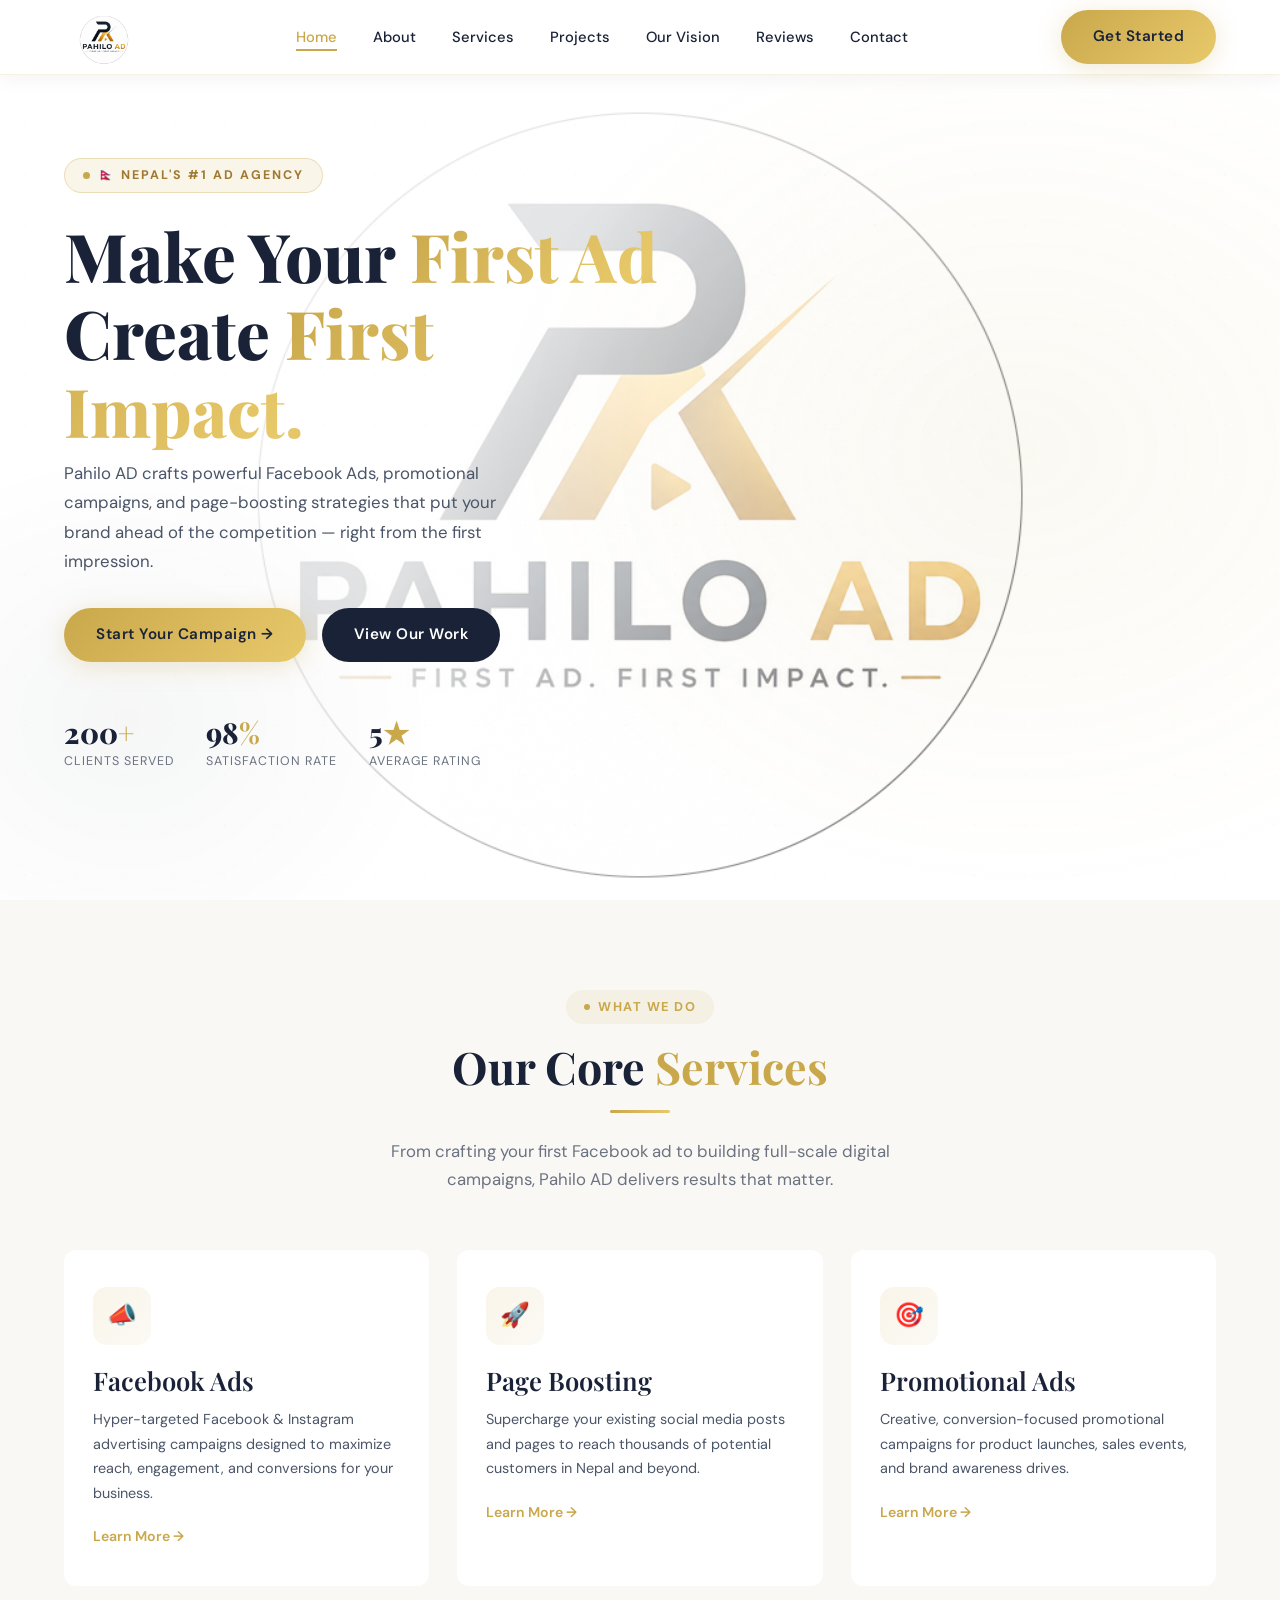
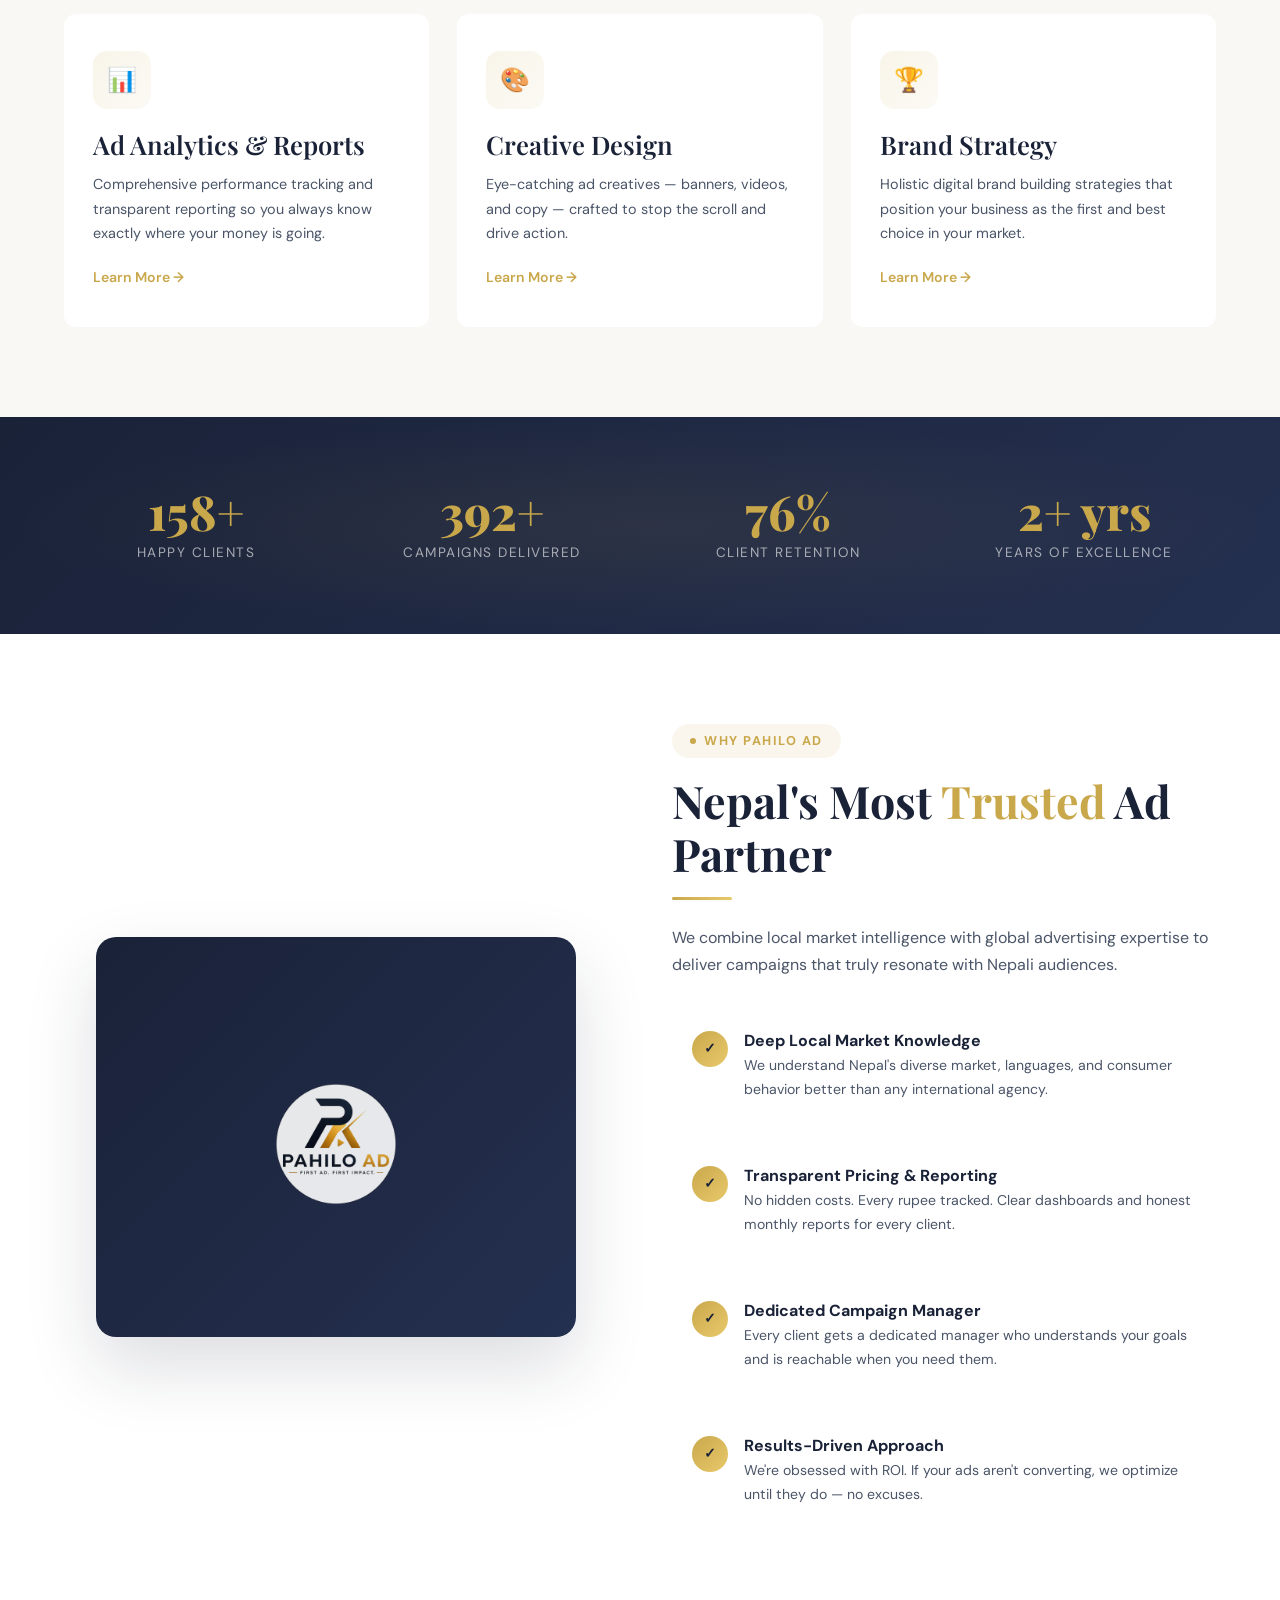
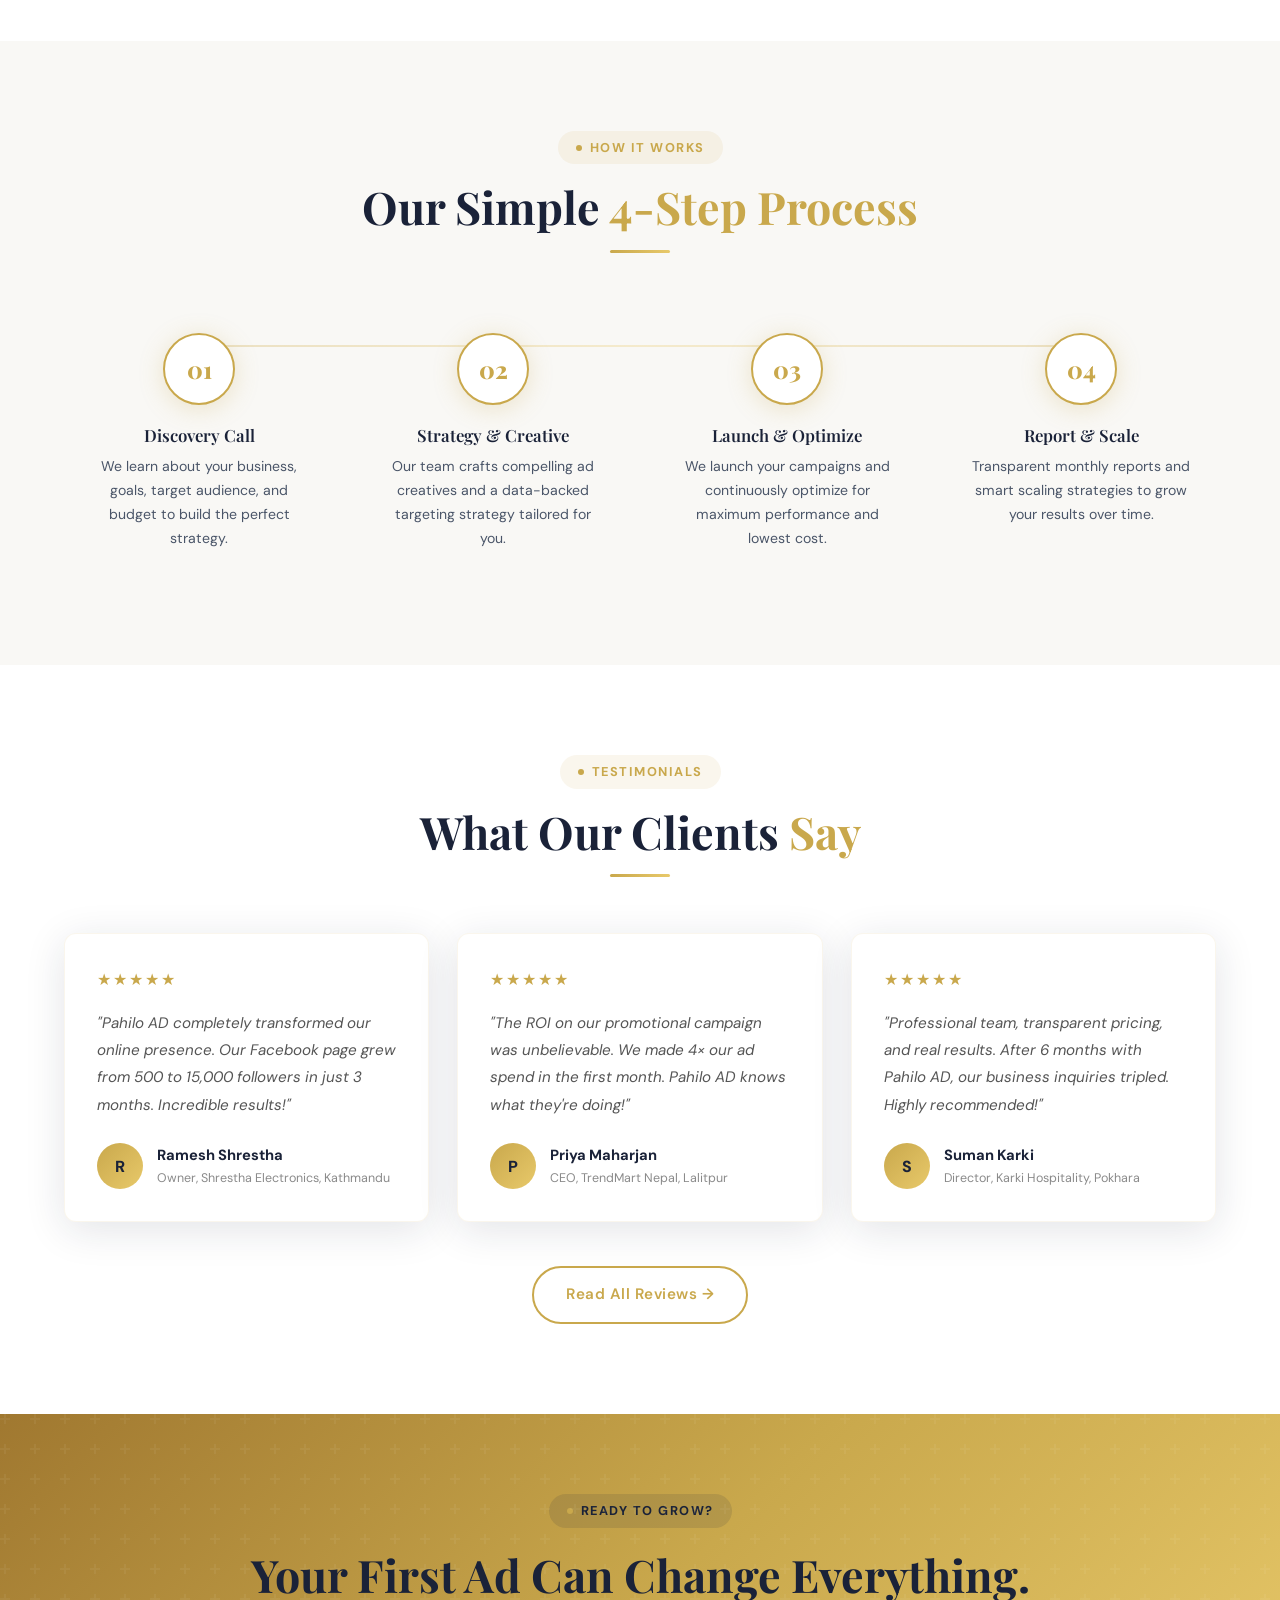
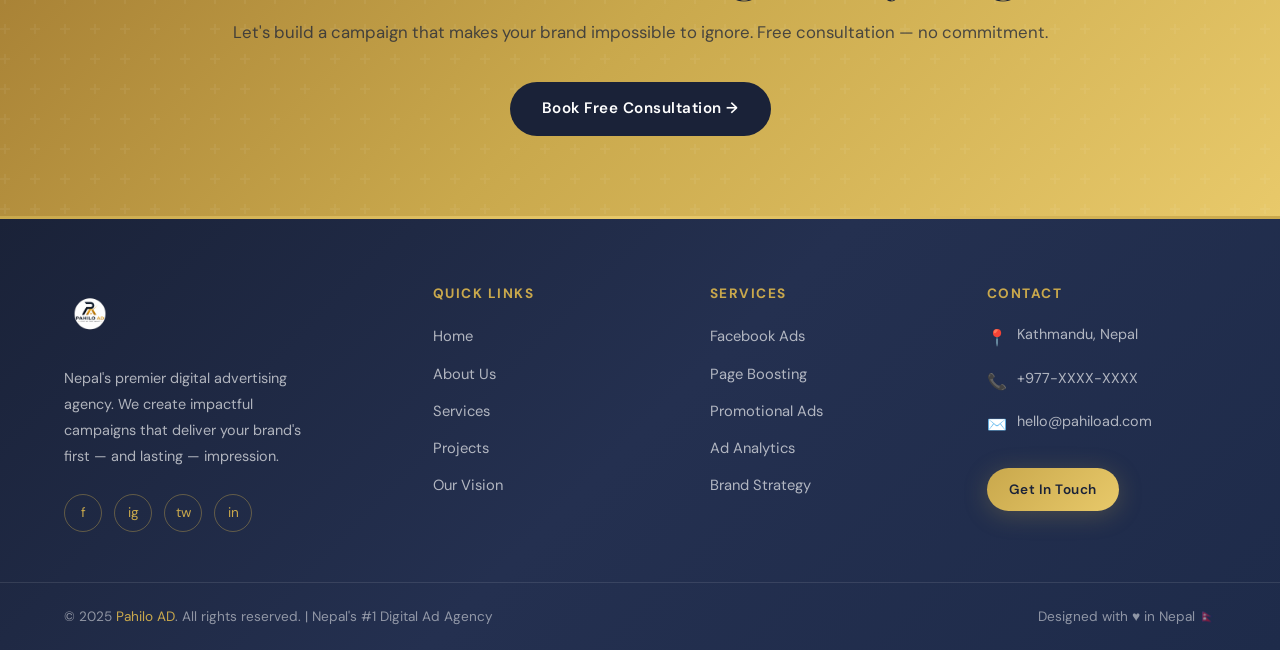
==== commit 794ed046: "Update index.html" ====
--- a/index.html
+++ b/index.html
@@ -3,330 +3,629 @@
 <head>
   <meta charset="UTF-8" />
   <meta name="viewport" content="width=device-width, initial-scale=1.0" />
-  <title>Our Projects — Pahilo AD | Case Studies & Campaign Portfolio Nepal</title>
-  <meta name="description" content="Explore Pahilo AD's portfolio of successful digital advertising campaigns across Nepal. Real results, real clients, real impact." />
-  <meta name="keywords" content="Pahilo AD projects, digital advertising portfolio Nepal, Facebook ads case study Nepal, campaign results Nepal" />
-  <link rel="canonical" href="https://www.pahiload.com/pages/projects.html" />
-  <link rel="stylesheet" href="../style.css" />
+  <title>Pahilo AD — First Ad. First Impact. | Nepal's #1 Digital Advertising Agency</title>
+  <meta name="description" content="Pahilo AD is Nepal's premier digital advertising agency. We create impactful Facebook Ads, promotional campaigns, page boosting, and more. First Ad. First Impact." />
+  <meta name="keywords" content="Pahilo AD, Nepal advertising agency, Facebook ads Nepal, digital marketing Nepal, promotional ads, page boosting Nepal, online advertising Kathmandu" />
+  <meta name="author" content="Pahilo AD" />
+  <meta name="robots" content="index, follow" />
+  <link rel="canonical" href="https://www.pahiload.com/" />
+
+  <!-- Open Graph -->
+  <meta property="og:type" content="website" />
+  <meta property="og:url" content="https://www.pahiload.com/" />
+  <meta property="og:title" content="Pahilo AD — First Ad. First Impact." />
+  <meta property="og:description" content="Nepal's premier digital advertising agency. Facebook Ads, page boosting, and promotional campaigns that deliver real results." />
+  <meta property="og:image" content="assets/logo.png" />
+
+  <!-- Twitter -->
+  <meta name="twitter:card" content="summary_large_image" />
+  <meta name="twitter:title" content="Pahilo AD — First Ad. First Impact." />
+  <meta name="twitter:description" content="Nepal's premier digital advertising agency." />
+  <meta name="twitter:image" content="assets/logo.png" />
+
+  <!-- Schema.org -->
+  <script type="application/ld+json">
+  {"@context":"https://schema.org","@type":"LocalBusiness","name":"Pahilo AD","description":"Nepal's premier digital advertising agency","url":"https://www.pahiload.com","logo":"https://www.pahiload.com/assets/logo.png","address":{"@type":"PostalAddress","addressCountry":"NP","addressLocality":"Kathmandu"},"sameAs":["https://www.facebook.com/pahiload","https://www.instagram.com/pahiload"]}
+  </script>
+
+  <link rel="stylesheet" href="style.css"/>
   <style>
-    .filter-bar { display: flex; gap: 12px; flex-wrap: wrap; justify-content: center; margin-bottom: 48px; }
-    .filter-btn {
-      padding: 9px 22px; border-radius: 50px; border: 1.5px solid #E5E0D5;
-      background: var(--white); cursor: pointer; font-family: 'DM Sans', sans-serif;
-      font-size: 0.88rem; font-weight: 500; color: var(--navy);
+    /* ── HOME HERO ── */
+    .hero {
+      min-height: 100vh;
+      position: relative;
+      overflow: hidden;
+      display: flex;
+      align-items: center;
+      padding: 0 5%;
+    }
+
+    /* VIDEO THUMBNAIL BACKGROUND */
+    .hero-video-bg {
+      position: absolute;
+      inset: 0;
+      z-index: 0;
+      width: 100%;
+      height: 100%;
+      overflow: hidden;
+    }
+    .hero-video-bg video {
+      position: absolute;
+      top: 50%;
+      left: 50%;
+      transform: translate(-50%, -50%);
+      min-width: 100%;
+      min-height: 100%;
+      width: auto;
+      height: auto;
+      object-fit: cover;
+    }
+    /* Dark overlay so text stays readable over video */
+    .hero-video-bg::after {
+      content: '';
+      position: absolute;
+      inset: 0;
+      background: linear-gradient(
+        120deg,
+        rgba(255,255,255,0.96) 0%,
+        rgba(255,255,255,0.88) 40%,
+        rgba(255,255,255,0.55) 65%,
+        rgba(255,255,255,0.18) 100%
+      );
+    }
+
+    .hero-bg {
+      position: absolute; inset: 0; z-index: 1;
+      background:
+        radial-gradient(ellipse 60% 70% at 80% 50%, rgba(201,168,76,0.07) 0%, transparent 70%),
+        radial-gradient(ellipse 40% 50% at 10% 80%, rgba(26,34,56,0.04) 0%, transparent 60%);
+      pointer-events: none;
+    }
+    .hero-bg-pattern {
+      position: absolute; inset: 0; z-index: 1;
+      background-image: radial-gradient(circle, rgba(201,168,76,0.08) 1px, transparent 1px);
+      background-size: 50px 50px;
+      opacity: 0.4;
+      pointer-events: none;
+    }
+
+    .hero-content {
+      position: relative; z-index: 2;
+      max-width: 620px;
+      animation: fadeUp 1s ease 0.2s both;
+      padding-top: 90px;
+      padding-bottom: 60px;
+    }
+    .hero-badge {
+      display: inline-flex; align-items: center; gap: 8px;
+      background: rgba(201,168,76,0.12); border: 1px solid rgba(201,168,76,0.3);
+      color: var(--gold-dark); padding: 6px 18px; border-radius: 50px;
+      font-size: 0.78rem; font-weight: 700; letter-spacing: 2px;
+      text-transform: uppercase; margin-bottom: 24px;
+    }
+    .hero-badge::before { content:''; width:7px; height:7px; background: var(--gold); border-radius: 50%; animation: goldPulse 2s infinite; }
+    .hero h1 {
+      font-size: clamp(2.4rem, 5.5vw, 4.2rem);
+      line-height: 1.15; margin-bottom: 10px;
+      color: var(--navy);
+    }
+    .hero h1 .highlight {
+      background: linear-gradient(135deg, var(--gold), var(--gold-light), var(--gold-dark));
+      -webkit-background-clip: text; background-clip: text; -webkit-text-fill-color: transparent;
+      background-size: 200% auto; animation: shimmer 3s linear infinite;
+    }
+    .hero-tagline {
+      font-family: 'DM Sans', sans-serif;
+      font-size: 1.05rem; color: #4A5568; margin-bottom: 32px;
+      max-width: 480px; line-height: 1.75;
+    }
+    .hero-cta { display: flex; gap: 16px; flex-wrap: wrap; margin-bottom: 56px; }
+    .hero-stats { display: flex; gap: 32px; flex-wrap: wrap; }
+    .hero-stat-num {
+      font-family: 'Playfair Display', serif;
+      font-size: 1.8rem; font-weight: 800;
+      color: var(--navy); line-height: 1;
+    }
+    .hero-stat-num span { color: var(--gold); }
+    .hero-stat-label { font-size: 0.78rem; color: #6B7280; text-transform: uppercase; letter-spacing: 1px; margin-top: 4px; }
+
+    /* ── SERVICES SECTION ── */
+    .services { background: var(--off-white); }
+    .service-card { background: var(--white); border-radius: var(--radius); padding: 36px 28px; transition: var(--transition); border: 1px solid transparent; }
+    .service-card:hover { transform: translateY(-6px); border-color: rgba(201,168,76,0.25); box-shadow: 0 20px 50px rgba(26,34,56,0.1); }
+    .service-icon {
+      width: 58px; height: 58px; border-radius: 14px;
+      background: linear-gradient(135deg, rgba(201,168,76,0.12), rgba(201,168,76,0.06));
+      display: flex; align-items: center; justify-content: center;
+      font-size: 1.5rem; margin-bottom: 20px;
       transition: var(--transition);
     }
-    .filter-btn.active, .filter-btn:hover { background: var(--navy); color: var(--white); border-color: var(--navy); }
-    .filter-btn.gold-filter.active { background: var(--gold); border-color: var(--gold); color: var(--navy); }
-
-    .project-card {
-      border-radius: 16px; overflow: hidden; box-shadow: var(--shadow);
-      transition: var(--transition); background: var(--white);
-    }
-    .project-card:hover { transform: translateY(-8px); box-shadow: 0 24px 60px rgba(26,34,56,0.18); }
-    .project-thumb {
-      height: 220px; position: relative; overflow: hidden;
+    .service-card:hover .service-icon {
+      background: linear-gradient(135deg, var(--gold), var(--gold-light));
+    }
+    .service-card h3 { margin-bottom: 12px; color: var(--navy); }
+    .service-card p { font-size: 0.9rem; }
+    .service-card .learn-more {
+      display: inline-flex; align-items: center; gap: 6px; margin-top: 20px;
+      color: var(--gold); font-weight: 600; font-size: 0.88rem;
+      text-decoration: none; transition: var(--transition);
+    }
+    .service-card .learn-more:hover { gap: 10px; }
+
+    /* ── WHY US ── */
+    .why-us { background: var(--white); }
+    .why-grid {
+      display: grid;
+      grid-template-columns: 1fr 1fr;
+      gap: 64px;
+      align-items: center;
+    }
+    .why-visual {
+      position: relative; display: flex; align-items: center; justify-content: center;
+    }
+    .why-main-img {
+      width: 100%; max-width: 480px; border-radius: 20px;
+      box-shadow: 0 30px 70px rgba(26,34,56,0.15);
       background: linear-gradient(135deg, var(--navy), var(--navy-light));
+      min-height: 400px;
       display: flex; align-items: center; justify-content: center;
     }
-    .project-thumb-icon { font-size: 3.5rem; opacity: 0.6; }
-    .project-thumb-overlay {
-      position: absolute; inset: 0;
-      background: linear-gradient(to bottom, transparent 40%, rgba(26,34,56,0.8));
-    }
-    .project-category {
-      position: absolute; top: 16px; left: 16px;
-      background: var(--gold); color: var(--navy);
-      padding: 4px 14px; border-radius: 50px; font-size: 0.72rem;
-      font-weight: 800; text-transform: uppercase; letter-spacing: 1px;
-    }
-    .project-body { padding: 28px; }
-    .project-body h3 { color: var(--navy); margin-bottom: 8px; font-size: 1.1rem; }
-    .project-body p { font-size: 0.88rem; margin-bottom: 20px; }
-    .project-metrics { display: flex; gap: 16px; }
-    .metric {
-      flex: 1; text-align: center; background: var(--off-white);
-      border-radius: 10px; padding: 12px 8px;
-    }
-    .metric-num { font-family: 'Playfair Display', serif; font-size: 1.3rem; font-weight: 800; color: var(--gold); line-height: 1; }
-    .metric-label { font-size: 0.7rem; color: var(--gray); text-transform: uppercase; letter-spacing: 1px; margin-top: 3px; }
-
-    .case-study { background: var(--off-white); }
-    .case-study-card {
-      background: var(--white); border-radius: 20px;
-      display: grid; grid-template-columns: 1fr 1.2fr; gap: 0;
-      overflow: hidden; box-shadow: var(--shadow); margin-bottom: 40px;
+    .why-main-img img { width: 200px; opacity: 0.9; }
+    .why-list { list-style: none; }
+    .why-list li {
+      display: flex; gap: 16px; align-items: flex-start;
+      margin-bottom: 24px; padding: 20px; border-radius: 12px;
+      transition: var(--transition);
+    }
+    .why-list li:hover { background: var(--off-white); }
+    .why-check {
+      width: 36px; height: 36px; border-radius: 50%; flex-shrink: 0;
+      background: linear-gradient(135deg, var(--gold), var(--gold-light));
+      display: flex; align-items: center; justify-content: center;
+      color: var(--navy); font-weight: 900; font-size: 0.85rem;
+    }
+    .why-list h4 { font-family: 'DM Sans', sans-serif; font-weight: 700; color: var(--navy); margin-bottom: 4px; }
+    .why-list p { font-size: 0.88rem; }
+
+    /* ── STATS BAND ── */
+    .stats-band {
+      background: linear-gradient(135deg, var(--navy) 0%, var(--navy-light) 100%);
+      padding: 70px 5%; position: relative; overflow: hidden;
+    }
+    .stats-band::before {
+      content: ''; position: absolute; inset: 0;
+      background: radial-gradient(ellipse at 50% 50%, rgba(201,168,76,0.08), transparent 70%);
+    }
+    .stats-grid { display: grid; grid-template-columns: repeat(4,1fr); gap: 32px; position: relative; }
+    .stat-item { text-align: center; }
+    .stat-item .stat-number { font-size: 3rem; }
+    .stat-item .stat-label { color: rgba(255,255,255,0.6); font-size: 0.85rem; text-transform: uppercase; letter-spacing: 1.5px; margin-top: 6px; }
+
+    /* ── PROCESS ── */
+    .process { background: var(--off-white); }
+    .process-steps { display: grid; grid-template-columns: repeat(4,1fr); gap: 24px; position: relative; }
+    .process-steps::before {
+      content: ''; position: absolute; top: 36px; left: 10%; right: 10%;
+      height: 2px; background: linear-gradient(90deg, var(--gold), var(--gold-light), var(--gold));
+      opacity: 0.3;
+    }
+    .process-step { text-align: center; padding: 24px; }
+    .step-num {
+      width: 72px; height: 72px; border-radius: 50%; margin: 0 auto 20px;
+      background: var(--white); border: 2px solid var(--gold);
+      display: flex; align-items: center; justify-content: center;
+      font-family: 'Playfair Display', serif; font-size: 1.5rem; font-weight: 800;
+      color: var(--gold); box-shadow: var(--shadow-gold);
+      position: relative; z-index: 1;
+    }
+    .process-step h3 { font-size: 1.05rem; margin-bottom: 10px; color: var(--navy); }
+    .process-step p { font-size: 0.88rem; }
+
+    /* ── REVIEWS TEASER ── */
+    .reviews-teaser { background: var(--white); }
+    .review-card {
+      background: var(--white); border-radius: var(--radius);
+      box-shadow: var(--shadow); padding: 32px;
       border: 1px solid rgba(201,168,76,0.1);
-    }
-    .case-study-card:nth-child(even) { direction: rtl; }
-    .case-study-card:nth-child(even) > * { direction: ltr; }
-    .case-visual {
-      background: linear-gradient(135deg, var(--navy), var(--navy-light));
-      min-height: 320px; display: flex; align-items: center; justify-content: center;
-      padding: 40px; position: relative; overflow: hidden;
-    }
-    .case-visual::after {
+      transition: var(--transition);
+    }
+    .review-card:hover { border-color: rgba(201,168,76,0.3); transform: translateY(-4px); }
+    .stars { color: var(--gold); margin-bottom: 16px; letter-spacing: 2px; }
+    .review-text { font-size: 0.95rem; color: #555; line-height: 1.8; margin-bottom: 24px; font-style: italic; }
+    .reviewer { display: flex; align-items: center; gap: 14px; }
+    .reviewer-avatar {
+      width: 46px; height: 46px; border-radius: 50%;
+      background: linear-gradient(135deg, var(--gold), var(--gold-light));
+      display: flex; align-items: center; justify-content: center;
+      font-weight: 800; color: var(--navy); font-size: 1rem;
+      flex-shrink: 0;
+    }
+    .reviewer-name { font-weight: 700; color: var(--navy); font-size: 0.92rem; }
+    .reviewer-role { font-size: 0.78rem; color: var(--gray); }
+
+    /* ── CTA BAND ── */
+    .cta-band {
+      background: linear-gradient(135deg, var(--gold-dark) 0%, var(--gold) 50%, var(--gold-light) 100%);
+      padding: 80px 5%; text-align: center; position: relative; overflow: hidden;
+    }
+    .cta-band::before {
       content: ''; position: absolute; inset: 0;
-      background: radial-gradient(circle at 50% 50%, rgba(201,168,76,0.12), transparent 70%);
-    }
-    .case-visual img { width: 140px; opacity: 0.8; position: relative; z-index: 1; }
-    .case-content { padding: 48px 40px; }
-    .case-content .client-tag {
-      display: inline-block; background: rgba(201,168,76,0.1); color: var(--gold);
-      padding: 4px 14px; border-radius: 50px; font-size: 0.75rem; font-weight: 700;
-      letter-spacing: 1.5px; text-transform: uppercase; margin-bottom: 16px;
-    }
-    .case-content h3 { color: var(--navy); margin-bottom: 12px; }
-    .case-content .challenge { font-size: 0.88rem; margin-bottom: 24px; }
-    .case-results-grid { display: grid; grid-template-columns: repeat(3,1fr); gap: 16px; margin-top: 28px; }
-    .result-box { text-align: center; background: var(--off-white); border-radius: 10px; padding: 16px 10px; }
-    .result-box .num { font-family: 'Playfair Display', serif; font-size: 1.6rem; font-weight: 800; color: var(--gold); }
-    .result-box .lbl { font-size: 0.7rem; color: var(--gray); text-transform: uppercase; letter-spacing: 1px; margin-top: 4px; }
-
+      background: url("data:image/svg+xml,%3Csvg width='60' height='60' viewBox='0 0 60 60' xmlns='http://www.w3.org/2000/svg'%3E%3Cg fill='none' fill-rule='evenodd'%3E%3Cg fill='%23fff' fill-opacity='0.05'%3E%3Cpath d='M36 34v-4h-2v4h-4v2h4v4h2v-4h4v-2h-4zm0-30V0h-2v4h-4v2h4v4h2V6h4V4h-4zM6 34v-4H4v4H0v2h4v4h2v-4h4v-2H6zM6 4V0H4v4H0v2h4v4h2V6h4V4H6z'/%3E%3C/g%3E%3C/g%3E%3C/svg%3E");
+    }
+    .cta-band h2 { color: var(--navy); margin-bottom: 16px; position: relative; }
+    .cta-band p { color: rgba(26,34,56,0.75); margin-bottom: 36px; font-size: 1.05rem; position: relative; }
+    .cta-band .btn-navy { position: relative; }
+
+    /* ── RESPONSIVE — TABLET (≤1024px) ── */
+    @media (max-width: 1024px) {
+      .stats-grid { grid-template-columns: repeat(2,1fr); }
+      .process-steps { grid-template-columns: repeat(2,1fr); }
+      .process-steps::before { display: none; }
+      .why-grid { grid-template-columns: 1fr; gap: 40px; }
+      .why-visual { display: none; } /* hide logo block, keep text */
+    }
+
+    /* ── RESPONSIVE — MOBILE (≤768px) ── */
     @media (max-width: 768px) {
-      .case-study-card { grid-template-columns: 1fr; direction: ltr; }
-      .case-study-card:nth-child(even) { direction: ltr; }
-      .case-results-grid { grid-template-columns: repeat(3,1fr); }
-    }
-      @media (max-width: 480px) {
-      .case-results-grid { grid-template-columns: 1fr 1fr; }
+      .hero { min-height: 100svh; padding: 0 5%; }
+      .hero-content { padding-top: 100px; padding-bottom: 50px; max-width: 100%; }
+      .hero-stats { gap: 20px; }
+      .hero-stats .hero-stat { flex: 1 1 calc(33% - 16px); min-width: 80px; }
+      .stats-grid { grid-template-columns: repeat(2,1fr); gap: 24px; }
+      .process-steps { grid-template-columns: 1fr 1fr; gap: 16px; }
+      .cta-band { padding: 60px 5%; }
+    }
+
+    /* ── RESPONSIVE — SMALL MOBILE (≤480px) ── */
+    @media (max-width: 480px) {
+      .hero h1 { font-size: 2rem; }
+      .hero-tagline { font-size: 0.95rem; }
+      .hero-cta { gap: 12px; }
+      .hero-cta .btn { width: 100%; justify-content: center; }
+      .hero-stats { gap: 16px; }
+      .process-steps { grid-template-columns: 1fr; }
+      .stats-grid { grid-template-columns: 1fr 1fr; }
     }
   </style>
 </head>
 <body>
 
-<nav class="navbar" role="navigation">
-  <a href="../index.html" class="nav-logo"><img src="../Logo/logo.png" alt="Pahilo AD Logo" /></a>
+<!-- NAVBAR -->
+<nav class="navbar" role="navigation" aria-label="Main navigation">
+  <a href="index.html" class="nav-logo" aria-label="Pahilo AD Home">
+    <img src="Logo/logo.png" alt="Pahilo AD Logo" />
+  </a>
   <ul class="nav-links">
-    <li><a href="../index.html">Home</a></li><li><a href="about.html">About</a></li>
-    <li><a href="services.html">Services</a></li><li><a href="projects.html" class="active">Projects</a></li>
-    <li><a href="vision.html">Our Vision</a></li><li><a href="reviews.html">Reviews</a></li>
+    <li><a href="index.html" class="active">Home</a></li>
+    <li><a href="about.html">About</a></li>
+    <li><a href="services.html">Services</a></li>
+    <li><a href="projects.html">Projects</a></li>
+    <li><a href="vision.html">Our Vision</a></li>
+    <li><a href="reviews.html">Reviews</a></li>
     <li><a href="contact.html">Contact</a></li>
   </ul>
-  <div class="nav-cta"><a href="contact.html" class="btn btn-gold">Get Started</a></div>
-  <button class="hamburger" aria-label="Toggle menu"><span></span><span></span><span></span></button>
+  <div class="nav-cta">
+    <a href="contact.html" class="btn btn-gold">Get Started</a>
+  </div>
+  <button class="hamburger" aria-label="Toggle menu" aria-expanded="false">
+    <span></span><span></span><span></span>
+  </button>
 </nav>
-<div class="mobile-menu">
+
+<!-- MOBILE MENU -->
+<div class="mobile-menu" role="navigation" aria-label="Mobile navigation">
   <ul>
-    <li><a href="../index.html">Home</a></li><li><a href="about.html">About</a></li>
-    <li><a href="services.html">Services</a></li><li><a href="projects.html">Projects</a></li>
-    <li><a href="vision.html">Our Vision</a></li><li><a href="reviews.html">Reviews</a></li>
+    <li><a href="index.html">Home</a></li>
+    <li><a href="about.html">About</a></li>
+    <li><a href="services.html">Services</a></li>
+    <li><a href="projects.html">Projects</a></li>
+    <li><a href="vision.html">Our Vision</a></li>
+    <li><a href="reviews.html">Reviews</a></li>
     <li><a href="contact.html">Contact</a></li>
   </ul>
   <a href="contact.html" class="btn btn-gold">Get Started →</a>
 </div>
 
-<div class="page-hero">
-  <div class="page-hero-bg"></div>
-  <div>
-    <div class="breadcrumb"><a href="../index.html">Home</a><span>›</span><span class="current">Our Projects</span></div>
-    <h1>Our <span class="gold">Projects</span></h1>
-    <div class="gold-divider"></div>
-    <p>Real campaigns. Real clients. Real results across Nepal's most diverse industries.</p>
+<!-- HERO -->
+<section class="hero" aria-label="Hero section">
+  <!-- VIDEO THUMBNAIL BACKGROUND (looping, muted, no controls) -->
+  <div class="hero-video-bg" aria-hidden="true">
+    <video autoplay loop muted playsinline preload="auto" poster="Logo/logo.png">
+      <source src="Logo/logoanimation.mp4" type="video/mp4" />
+    </video>
+  </div>
+  <div class="hero-bg"></div>
+  <div class="hero-bg-pattern"></div>
+
+  <div class="hero-content">
+    <div class="hero-badge">🇳🇵 Nepal's #1 Ad Agency</div>
+    <h1>
+      Make Your <span class="highlight">First Ad</span><br/>
+      Create <span class="highlight">First Impact.</span>
+    </h1>
+    <p class="hero-tagline">Pahilo AD crafts powerful Facebook Ads, promotional campaigns, and page-boosting strategies that put your brand ahead of the competition — right from the first impression.</p>
+    <div class="hero-cta">
+      <a href="contact.html" class="btn btn-gold">Start Your Campaign →</a>
+      <a href="projects.html" class="btn btn-navy">View Our Work</a>
+    </div>
+    <div class="hero-stats">
+      <div class="hero-stat">
+        <div class="hero-stat-num">200<span>+</span></div>
+        <div class="hero-stat-label">Clients Served</div>
+      </div>
+      <div class="hero-stat">
+        <div class="hero-stat-num">98<span>%</span></div>
+        <div class="hero-stat-label">Satisfaction Rate</div>
+      </div>
+      <div class="hero-stat">
+        <div class="hero-stat-num">5<span>★</span></div>
+        <div class="hero-stat-label">Average Rating</div>
+      </div>
+    </div>
+  </div>
+</section>
+
+<!-- SERVICES -->
+<section class="services" aria-labelledby="services-heading">
+  <div class="section-header center">
+    <div class="section-tag">What We Do</div>
+    <h2 id="services-heading" class="section-title">Our Core <span class="gold">Services</span></h2>
+    <div class="gold-divider center"></div>
+    <p class="section-subtitle">From crafting your first Facebook ad to building full-scale digital campaigns, Pahilo AD delivers results that matter.</p>
+  </div>
+  <div class="grid-3">
+    <article class="service-card animate animate-delay-1">
+      <div class="service-icon">📣</div>
+      <h3>Facebook Ads</h3>
+      <p>Hyper-targeted Facebook & Instagram advertising campaigns designed to maximize reach, engagement, and conversions for your business.</p>
+      <a href="services.html" class="learn-more">Learn More →</a>
+    </article>
+    <article class="service-card animate animate-delay-2">
+      <div class="service-icon">🚀</div>
+      <h3>Page Boosting</h3>
+      <p>Supercharge your existing social media posts and pages to reach thousands of potential customers in Nepal and beyond.</p>
+      <a href="services.html" class="learn-more">Learn More →</a>
+    </article>
+    <article class="service-card animate animate-delay-3">
+      <div class="service-icon">🎯</div>
+      <h3>Promotional Ads</h3>
+      <p>Creative, conversion-focused promotional campaigns for product launches, sales events, and brand awareness drives.</p>
+      <a href="services.html" class="learn-more">Learn More →</a>
+    </article>
+    <article class="service-card animate animate-delay-1">
+      <div class="service-icon">📊</div>
+      <h3>Ad Analytics & Reports</h3>
+      <p>Comprehensive performance tracking and transparent reporting so you always know exactly where your money is going.</p>
+      <a href="services.html" class="learn-more">Learn More →</a>
+    </article>
+    <article class="service-card animate animate-delay-2">
+      <div class="service-icon">🎨</div>
+      <h3>Creative Design</h3>
+      <p>Eye-catching ad creatives — banners, videos, and copy — crafted to stop the scroll and drive action.</p>
+      <a href="services.html" class="learn-more">Learn More →</a>
+    </article>
+    <article class="service-card animate animate-delay-3">
+      <div class="service-icon">🏆</div>
+      <h3>Brand Strategy</h3>
+      <p>Holistic digital brand building strategies that position your business as the first and best choice in your market.</p>
+      <a href="services.html" class="learn-more">Learn More →</a>
+    </article>
+  </div>
+</section>
+
+<!-- STATS BAND -->
+<div class="stats-band" role="region" aria-label="Company statistics">
+  <div class="stats-grid">
+    <div class="stat-item animate">
+      <div class="stat-number" data-target="200" data-suffix="+">0+</div>
+      <div class="stat-label">Happy Clients</div>
+    </div>
+    <div class="stat-item animate animate-delay-1">
+      <div class="stat-number" data-target="500" data-suffix="+">0+</div>
+      <div class="stat-label">Campaigns Delivered</div>
+    </div>
+    <div class="stat-item animate animate-delay-2">
+      <div class="stat-number" data-target="98" data-suffix="%">0%</div>
+      <div class="stat-label">Client Retention</div>
+    </div>
+    <div class="stat-item animate animate-delay-3">
+      <div class="stat-number" data-target="3" data-suffix="+ yrs">0</div>
+      <div class="stat-label">Years of Excellence</div>
+    </div>
   </div>
 </div>
 
-<!-- PROJECT GRID -->
-<section>
+<!-- WHY US -->
+<section class="why-us" aria-labelledby="whyus-heading">
+  <div class="why-grid">
+    <div class="why-visual animate">
+      <div class="why-main-img">
+        <img src="Logo/logo.png" alt="Pahilo AD - First Ad. First Impact." />
+      </div>
+    </div>
+    <div>
+      <div class="section-tag">Why Pahilo AD</div>
+      <h2 id="whyus-heading" class="section-title">Nepal's Most <span class="gold">Trusted</span> Ad Partner</h2>
+      <div class="gold-divider"></div>
+      <p style="margin-bottom:32px;">We combine local market intelligence with global advertising expertise to deliver campaigns that truly resonate with Nepali audiences.</p>
+      <ul class="why-list">
+        <li class="animate animate-delay-1">
+          <div class="why-check">✓</div>
+          <div>
+            <h4>Deep Local Market Knowledge</h4>
+            <p>We understand Nepal's diverse market, languages, and consumer behavior better than any international agency.</p>
+          </div>
+        </li>
+        <li class="animate animate-delay-2">
+          <div class="why-check">✓</div>
+          <div>
+            <h4>Transparent Pricing & Reporting</h4>
+            <p>No hidden costs. Every rupee tracked. Clear dashboards and honest monthly reports for every client.</p>
+          </div>
+        </li>
+        <li class="animate animate-delay-3">
+          <div class="why-check">✓</div>
+          <div>
+            <h4>Dedicated Campaign Manager</h4>
+            <p>Every client gets a dedicated manager who understands your goals and is reachable when you need them.</p>
+          </div>
+        </li>
+        <li class="animate animate-delay-4">
+          <div class="why-check">✓</div>
+          <div>
+            <h4>Results-Driven Approach</h4>
+            <p>We're obsessed with ROI. If your ads aren't converting, we optimize until they do — no excuses.</p>
+          </div>
+        </li>
+      </ul>
+    </div>
+  </div>
+</section>
+
+<!-- PROCESS -->
+<section class="process" aria-labelledby="process-heading">
   <div class="section-header center">
-    <div class="section-tag">Portfolio</div>
-    <h2 class="section-title">500+ <span class="gold">Successful</span> Campaigns</h2>
+    <div class="section-tag">How It Works</div>
+    <h2 id="process-heading" class="section-title">Our Simple <span class="gold">4-Step Process</span></h2>
     <div class="gold-divider center"></div>
   </div>
-
-  <div class="filter-bar">
-    <button class="filter-btn active" data-filter="all">All Projects</button>
-    <button class="filter-btn" data-filter="facebook">Facebook Ads</button>
-    <button class="filter-btn" data-filter="boost">Page Boosting</button>
-    <button class="filter-btn" data-filter="promo">Promotional</button>
-    <button class="filter-btn" data-filter="brand">Brand Strategy</button>
-  </div>
-
-  <div class="grid-3" id="project-grid">
-    <article class="project-card animate" data-category="facebook">
-      <div class="project-thumb">
-        <div class="project-thumb-icon">🛍️</div>
-        <div class="project-thumb-overlay"></div>
-        <span class="project-category">Facebook Ads</span>
-      </div>
-      <div class="project-body">
-        <h3>Shrestha Electronics — Sales Campaign</h3>
-        <p>Full-funnel Facebook ad campaign for Nepal's leading electronics retailer during Dashain season.</p>
-        <div class="project-metrics">
-          <div class="metric"><div class="metric-num">4.2×</div><div class="metric-label">ROAS</div></div>
-          <div class="metric"><div class="metric-num">35K</div><div class="metric-label">Reach</div></div>
-          <div class="metric"><div class="metric-num">-32%</div><div class="metric-label">Cost/Lead</div></div>
+  <div class="process-steps">
+    <div class="process-step animate">
+      <div class="step-num">01</div>
+      <h3>Discovery Call</h3>
+      <p>We learn about your business, goals, target audience, and budget to build the perfect strategy.</p>
+    </div>
+    <div class="process-step animate animate-delay-1">
+      <div class="step-num">02</div>
+      <h3>Strategy & Creative</h3>
+      <p>Our team crafts compelling ad creatives and a data-backed targeting strategy tailored for you.</p>
+    </div>
+    <div class="process-step animate animate-delay-2">
+      <div class="step-num">03</div>
+      <h3>Launch & Optimize</h3>
+      <p>We launch your campaigns and continuously optimize for maximum performance and lowest cost.</p>
+    </div>
+    <div class="process-step animate animate-delay-3">
+      <div class="step-num">04</div>
+      <h3>Report & Scale</h3>
+      <p>Transparent monthly reports and smart scaling strategies to grow your results over time.</p>
+    </div>
+  </div>
+</section>
+
+<!-- REVIEWS TEASER -->
+<section class="reviews-teaser" aria-labelledby="reviews-heading">
+  <div class="section-header center">
+    <div class="section-tag">Testimonials</div>
+    <h2 id="reviews-heading" class="section-title">What Our Clients <span class="gold">Say</span></h2>
+    <div class="gold-divider center"></div>
+  </div>
+  <div class="grid-3">
+    <article class="review-card animate">
+      <div class="stars">★★★★★</div>
+      <p class="review-text">"Pahilo AD completely transformed our online presence. Our Facebook page grew from 500 to 15,000 followers in just 3 months. Incredible results!"</p>
+      <div class="reviewer">
+        <div class="reviewer-avatar">R</div>
+        <div>
+          <div class="reviewer-name">Ramesh Shrestha</div>
+          <div class="reviewer-role">Owner, Shrestha Electronics, Kathmandu</div>
         </div>
       </div>
     </article>
-
-    <article class="project-card animate animate-delay-1" data-category="boost">
-      <div class="project-thumb" style="background: linear-gradient(135deg, #1a3a4a, #2a5065);">
-        <div class="project-thumb-icon">🍜</div>
-        <div class="project-thumb-overlay"></div>
-        <span class="project-category">Page Boosting</span>
-      </div>
-      <div class="project-body">
-        <h3>Momo House Kathmandu — Page Growth</h3>
-        <p>Rapid follower growth and engagement boost for a popular restaurant chain in Kathmandu.</p>
-        <div class="project-metrics">
-          <div class="metric"><div class="metric-num">12K</div><div class="metric-label">New Followers</div></div>
-          <div class="metric"><div class="metric-num">8.5×</div><div class="metric-label">Engagement</div></div>
-          <div class="metric"><div class="metric-num">3 mo</div><div class="metric-label">Duration</div></div>
+    <article class="review-card animate animate-delay-1">
+      <div class="stars">★★★★★</div>
+      <p class="review-text">"The ROI on our promotional campaign was unbelievable. We made 4× our ad spend in the first month. Pahilo AD knows what they're doing!"</p>
+      <div class="reviewer">
+        <div class="reviewer-avatar">P</div>
+        <div>
+          <div class="reviewer-name">Priya Maharjan</div>
+          <div class="reviewer-role">CEO, TrendMart Nepal, Lalitpur</div>
         </div>
       </div>
     </article>
-
-    <article class="project-card animate animate-delay-2" data-category="promo">
-      <div class="project-thumb" style="background: linear-gradient(135deg, #3a2a1a, #6a4a2a);">
-        <div class="project-thumb-icon">👗</div>
-        <div class="project-thumb-overlay"></div>
-        <span class="project-category">Promotional</span>
-      </div>
-      <div class="project-body">
-        <h3>TrendMart Nepal — Fashion Launch</h3>
-        <p>Product launch campaign for a new fashion collection targeting urban Nepali youth.</p>
-        <div class="project-metrics">
-          <div class="metric"><div class="metric-num">50K</div><div class="metric-label">Impressions</div></div>
-          <div class="metric"><div class="metric-num">3.8×</div><div class="metric-label">ROAS</div></div>
-          <div class="metric"><div class="metric-num">600+</div><div class="metric-label">Sales</div></div>
+    <article class="review-card animate animate-delay-2">
+      <div class="stars">★★★★★</div>
+      <p class="review-text">"Professional team, transparent pricing, and real results. After 6 months with Pahilo AD, our business inquiries tripled. Highly recommended!"</p>
+      <div class="reviewer">
+        <div class="reviewer-avatar">S</div>
+        <div>
+          <div class="reviewer-name">Suman Karki</div>
+          <div class="reviewer-role">Director, Karki Hospitality, Pokhara</div>
         </div>
       </div>
     </article>
-
-    <article class="project-card animate" data-category="brand">
-      <div class="project-thumb" style="background: linear-gradient(135deg, #1a2a3a, #1a3a5a);">
-        <div class="project-thumb-icon">🏨</div>
-        <div class="project-thumb-overlay"></div>
-        <span class="project-category">Brand Strategy</span>
-      </div>
-      <div class="project-body">
-        <h3>Karki Hospitality — Brand Rebuild</h3>
-        <p>Complete digital brand strategy and execution for a Pokhara hospitality group.</p>
-        <div class="project-metrics">
-          <div class="metric"><div class="metric-num">2.5×</div><div class="metric-label">Bookings</div></div>
-          <div class="metric"><div class="metric-num">20K</div><div class="metric-label">Reach</div></div>
-          <div class="metric"><div class="metric-num">4.9★</div><div class="metric-label">Rating</div></div>
-        </div>
-      </div>
-    </article>
-
-    <article class="project-card animate animate-delay-1" data-category="facebook">
-      <div class="project-thumb" style="background: linear-gradient(135deg, #1a1a3a, #2a2a5a);">
-        <div class="project-thumb-icon">🏡</div>
-        <div class="project-thumb-overlay"></div>
-        <span class="project-category">Facebook Ads</span>
-      </div>
-      <div class="project-body">
-        <h3>Himalayan Realty — Lead Generation</h3>
-        <p>High-quality lead generation campaign for a real estate developer in Kathmandu Valley.</p>
-        <div class="project-metrics">
-          <div class="metric"><div class="metric-num">180</div><div class="metric-label">Leads</div></div>
-          <div class="metric"><div class="metric-num">Rs.350</div><div class="metric-label">Cost/Lead</div></div>
-          <div class="metric"><div class="metric-num">12</div><div class="metric-label">Sales Closed</div></div>
-        </div>
-      </div>
-    </article>
-
-    <article class="project-card animate animate-delay-2" data-category="promo">
-      <div class="project-thumb" style="background: linear-gradient(135deg, #2a1a1a, #4a2a2a);">
-        <div class="project-thumb-icon">📚</div>
-        <div class="project-thumb-overlay"></div>
-        <span class="project-category">Promotional</span>
-      </div>
-      <div class="project-body">
-        <h3>EduNepal Academy — Enrollment Drive</h3>
-        <p>Student enrollment campaign for an online education platform targeting Nepali students.</p>
-        <div class="project-metrics">
-          <div class="metric"><div class="metric-num">450</div><div class="metric-label">Enrollments</div></div>
-          <div class="metric"><div class="metric-num">5.1×</div><div class="metric-label">ROAS</div></div>
-          <div class="metric"><div class="metric-num">40K</div><div class="metric-label">Reach</div></div>
-        </div>
-      </div>
-    </article>
+  </div>
+  <div style="text-align:center; margin-top:44px;">
+    <a href="reviews.html" class="btn btn-outline">Read All Reviews →</a>
   </div>
 </section>
 
-<!-- CASE STUDIES -->
-<section class="case-study">
-  <div class="section-header center">
-    <div class="section-tag">Deep Dives</div>
-    <h2 class="section-title">Featured <span class="gold">Case Studies</span></h2>
-    <div class="gold-divider center"></div>
-  </div>
-
-  <div class="case-study-card animate">
-    <div class="case-visual">
-      <img src="../Logo/logo.png" alt="Pahilo AD case study" />
-    </div>
-    <div class="case-content">
-      <span class="client-tag">Retail — Kathmandu</span>
-      <h3>How We Grew Shrestha Electronics Sales by 320% in 90 Days</h3>
-      <p class="challenge"><strong>The Challenge:</strong> Shrestha Electronics had a loyal offline customer base but zero digital presence. They were losing market share to online competitors during Nepal's biggest festival season.</p>
-      <p style="font-size:0.88rem; color:#4A5568;"><strong>Our Approach:</strong> We built a complete Facebook & Instagram advertising funnel — awareness campaigns to reach new customers, retargeting warm audiences, and conversion campaigns with aggressive offers during Dashain/Tihar.</p>
-      <div class="case-results-grid">
-        <div class="result-box"><div class="num">4.2×</div><div class="lbl">Return on Ad Spend</div></div>
-        <div class="result-box"><div class="num">320%</div><div class="lbl">Sales Increase</div></div>
-        <div class="result-box"><div class="num">35K</div><div class="lbl">New Customers Reached</div></div>
-      </div>
-    </div>
-  </div>
-
-  <div class="case-study-card animate">
-    <div class="case-visual" style="background: linear-gradient(135deg, #1a3a2a, #2a5a4a);">
-      <img src="../Logo/logo.png" alt="Pahilo AD case study 2" />
-    </div>
-    <div class="case-content">
-      <span class="client-tag">Hospitality — Pokhara</span>
-      <h3>Karki Hospitality: From Unknown to Pokhara's Most Booked Hotel</h3>
-      <p class="challenge"><strong>The Challenge:</strong> A beautiful boutique hotel in Pokhara with no digital marketing strategy, relying entirely on walk-ins and word of mouth in a highly competitive tourist market.</p>
-      <p style="font-size:0.88rem; color:#4A5568;"><strong>Our Approach:</strong> Complete digital brand rebuild — professional photography guidelines, compelling Facebook page content, targeted ad campaigns to both domestic and international tourists, and review management strategy.</p>
-      <div class="case-results-grid">
-        <div class="result-box"><div class="num">2.5×</div><div class="lbl">Booking Increase</div></div>
-        <div class="result-box"><div class="num">4.9★</div><div class="lbl">Facebook Rating</div></div>
-        <div class="result-box"><div class="num">78%</div><div class="lbl">Occupancy Rate</div></div>
-      </div>
-    </div>
-  </div>
-</section>
-
-<!-- CTA -->
-<section style="background: linear-gradient(135deg, var(--navy), var(--navy-light)); text-align:center; padding:80px 5%;">
-  <div class="section-tag" style="background:rgba(201,168,76,0.15); margin:0 auto 20px;">Ready to Join?</div>
-  <h2 style="color:var(--white); margin-bottom:16px;">Your Success Story Starts Here</h2>
-  <p style="color:rgba(255,255,255,0.7); margin-bottom:36px; max-width:500px; margin-left:auto; margin-right:auto;">Join 200+ businesses across Nepal who've transformed their digital presence with Pahilo AD.</p>
-  <a href="contact.html" class="btn btn-gold">Start Your Project →</a>
-</section>
-
+<!-- CTA BAND -->
+<div class="cta-band" role="region" aria-label="Call to action">
+  <div class="section-tag" style="background:rgba(26,34,56,0.12); color:var(--navy); margin:0 auto 20px;">Ready to Grow?</div>
+  <h2>Your First Ad Can Change Everything.</h2>
+  <p>Let's build a campaign that makes your brand impossible to ignore. Free consultation — no commitment.</p>
+  <a href="contact.html" class="btn btn-navy">Book Free Consultation →</a>
+</div>
+
+<!-- FOOTER -->
 <footer role="contentinfo">
   <div class="footer-top">
     <div class="footer-brand">
-      <img src="../Logo/logo.png" alt="Pahilo AD" />
-      <p>Nepal's premier digital advertising agency. First Ad. First Impact.</p>
+      <img src="Logo/logo.png" alt="Pahilo AD" />
+      <p>Nepal's premier digital advertising agency. We create impactful campaigns that deliver your brand's first — and lasting — impression.</p>
       <div class="footer-social">
-        <a href="#" aria-label="Facebook">f</a><a href="#" aria-label="Instagram">ig</a>
-        <a href="#" aria-label="Twitter">tw</a><a href="#" aria-label="LinkedIn">in</a>
-      </div>
-    </div>
-    <div class="footer-col"><h4>Quick Links</h4><ul>
-      <li><a href="../index.html">Home</a></li><li><a href="about.html">About Us</a></li>
-      <li><a href="services.html">Services</a></li><li><a href="projects.html">Projects</a></li>
-    </ul></div>
-    <div class="footer-col"><h4>Services</h4><ul>
-      <li><a href="services.html">Facebook Ads</a></li><li><a href="services.html">Page Boosting</a></li>
-      <li><a href="services.html">Promotional Ads</a></li><li><a href="services.html">Analytics</a></li>
-    </ul></div>
-    <div class="footer-col"><h4>Contact</h4>
-      <div class="footer-contact-item"><span class="icon">📍</span><span>Kathmandu, Nepal</span></div>
-      <div class="footer-contact-item"><span class="icon">✉️</span><span>hello@pahiload.com</span></div>
+        <a href="#" aria-label="Facebook">f</a>
+        <a href="#" aria-label="Instagram">ig</a>
+        <a href="#" aria-label="Twitter">tw</a>
+        <a href="#" aria-label="LinkedIn">in</a>
+      </div>
+    </div>
+    <div class="footer-col">
+      <h4>Quick Links</h4>
+      <ul>
+        <li><a href="index.html">Home</a></li>
+        <li><a href="about.html">About Us</a></li>
+        <li><a href="services.html">Services</a></li>
+        <li><a href="projects.html">Projects</a></li>
+        <li><a href="vision.html">Our Vision</a></li>
+      </ul>
+    </div>
+    <div class="footer-col">
+      <h4>Services</h4>
+      <ul>
+        <li><a href="services.html">Facebook Ads</a></li>
+        <li><a href="services.html">Page Boosting</a></li>
+        <li><a href="services.html">Promotional Ads</a></li>
+        <li><a href="services.html">Ad Analytics</a></li>
+        <li><a href="services.html">Brand Strategy</a></li>
+      </ul>
+    </div>
+    <div class="footer-col">
+      <h4>Contact</h4>
+      <div class="footer-contact-item">
+        <span class="icon">📍</span>
+        <span>Kathmandu, Nepal</span>
+      </div>
+      <div class="footer-contact-item">
+        <span class="icon">📞</span>
+        <span>+977-XXXX-XXXX</span>
+      </div>
+      <div class="footer-contact-item">
+        <span class="icon">✉️</span>
+        <span>hello@pahiload.com</span>
+      </div>
+      <a href="contact.html" class="btn btn-gold" style="margin-top:16px; font-size:0.85rem; padding:10px 22px;">Get In Touch</a>
     </div>
   </div>
   <div class="footer-bottom">
-    <span>© 2025 <a href="../index.html">Pahilo AD</a>. All rights reserved.</span>
+    <span>© 2025 <a href="index.html">Pahilo AD</a>. All rights reserved. | Nepal's #1 Digital Ad Agency</span>
     <span>Designed with ♥ in Nepal 🇳🇵</span>
   </div>
 </footer>
+
 <button class="scroll-top" aria-label="Scroll to top">↑</button>
-<script src="../main.js"></script>
+
+<script src="main.js"></script>
 </body>
 </html>
--- a/style.css
+++ b/style.css
@@ -323,3 +323,109 @@
   section { padding: 50px 4%; }
   .btn { padding: 12px 24px; font-size: 0.88rem; }
 }
+/* ============================================
+   RESPONSIVE OVERHAUL — All Devices
+   Added for full mobile/tablet compatibility
+   ============================================ */
+
+/* ── NAVBAR MOBILE ── */
+@media (max-width: 768px) {
+  .navbar { padding: 0 4%; height: 64px; }
+  .nav-logo img { max-height: 52px; }
+  .hamburger { display: flex; }
+  .nav-links, .nav-cta { display: none; }
+  .mobile-menu { top: 64px; }
+}
+
+/* ── SECTIONS ── */
+@media (max-width: 768px) {
+  section { padding: 56px 4%; }
+  .section-header { margin-bottom: 36px; }
+  .section-subtitle { font-size: 0.95rem; }
+}
+@media (max-width: 480px) {
+  section { padding: 44px 4%; }
+}
+
+/* ── GRIDS ── */
+@media (max-width: 1024px) {
+  .grid-3 { grid-template-columns: repeat(2, 1fr); }
+  .grid-4 { grid-template-columns: repeat(2, 1fr); }
+}
+@media (max-width: 600px) {
+  .grid-3, .grid-2, .grid-4 { grid-template-columns: 1fr; }
+}
+
+/* ── FOOTER ── */
+@media (max-width: 1024px) {
+  .footer-top { grid-template-columns: 1fr 1fr; gap: 32px; }
+}
+@media (max-width: 768px) {
+  .footer-top { grid-template-columns: 1fr; gap: 32px; padding: 48px 4% 36px; }
+  .footer-brand p { max-width: 100%; }
+  .footer-bottom { flex-direction: column; gap: 8px; text-align: center; padding: 18px 4%; }
+}
+
+/* ── BUTTONS ── */
+@media (max-width: 480px) {
+  .btn { padding: 12px 22px; font-size: 0.88rem; }
+}
+
+/* ── PAGE HERO (inner pages) ── */
+@media (max-width: 768px) {
+  .page-hero { min-height: auto; padding: 100px 4% 56px; }
+  .page-hero h1 { font-size: clamp(1.8rem, 6vw, 2.4rem); }
+}
+
+/* ── TYPOGRAPHY SCALE ── */
+@media (max-width: 768px) {
+  h1 { font-size: clamp(2rem, 6vw, 2.6rem); }
+  h2 { font-size: clamp(1.6rem, 5vw, 2rem); }
+  h3 { font-size: clamp(1.1rem, 4vw, 1.4rem); }
+}
+
+/* ── SCROLL TOP BUTTON ── */
+@media (max-width: 768px) {
+  .scroll-top { bottom: 20px; right: 16px; width: 40px; height: 40px; font-size: 1rem; }
+}
+
+/* ── ABOUT PAGE ── */
+@media (max-width: 768px) {
+  .story-grid { grid-template-columns: 1fr !important; }
+  .story-img { min-height: 280px; }
+  .timeline { padding-left: 28px; }
+}
+
+/* ── SERVICES PAGE ── */
+@media (max-width: 768px) {
+  .service-card-top { padding: 24px 20px 20px; }
+  .service-card-body, .service-card-footer { padding-left: 20px; padding-right: 20px; }
+}
+
+/* ── CONTACT PAGE ── */
+@media (max-width: 768px) {
+  .contact-grid { grid-template-columns: 1fr !important; }
+}
+
+/* ── PROJECTS PAGE ── */
+@media (max-width: 768px) {
+  .projects-grid { grid-template-columns: 1fr !important; }
+}
+
+/* ── PREVENT HORIZONTAL OVERFLOW ── */
+* { max-width: 100%; }
+img, video, iframe { max-width: 100%; height: auto; }
+table { width: 100%; overflow-x: auto; display: block; }
+
+/* ── TOUCH TARGETS ── */
+@media (max-width: 768px) {
+  a, button { min-height: 44px; display: inline-flex; align-items: center; }
+  .nav-links a, .mobile-menu ul li a { min-height: 44px; display: flex; align-items: center; }
+  .footer-col ul li a { min-height: 36px; display: flex; align-items: center; }
+}
+
+/* ── SAFE AREA (iPhone notch/home bar) ── */
+@supports (padding: env(safe-area-inset-bottom)) {
+  .navbar { padding-left: max(5%, env(safe-area-inset-left)); padding-right: max(5%, env(safe-area-inset-right)); }
+  footer { padding-bottom: env(safe-area-inset-bottom); }
+}
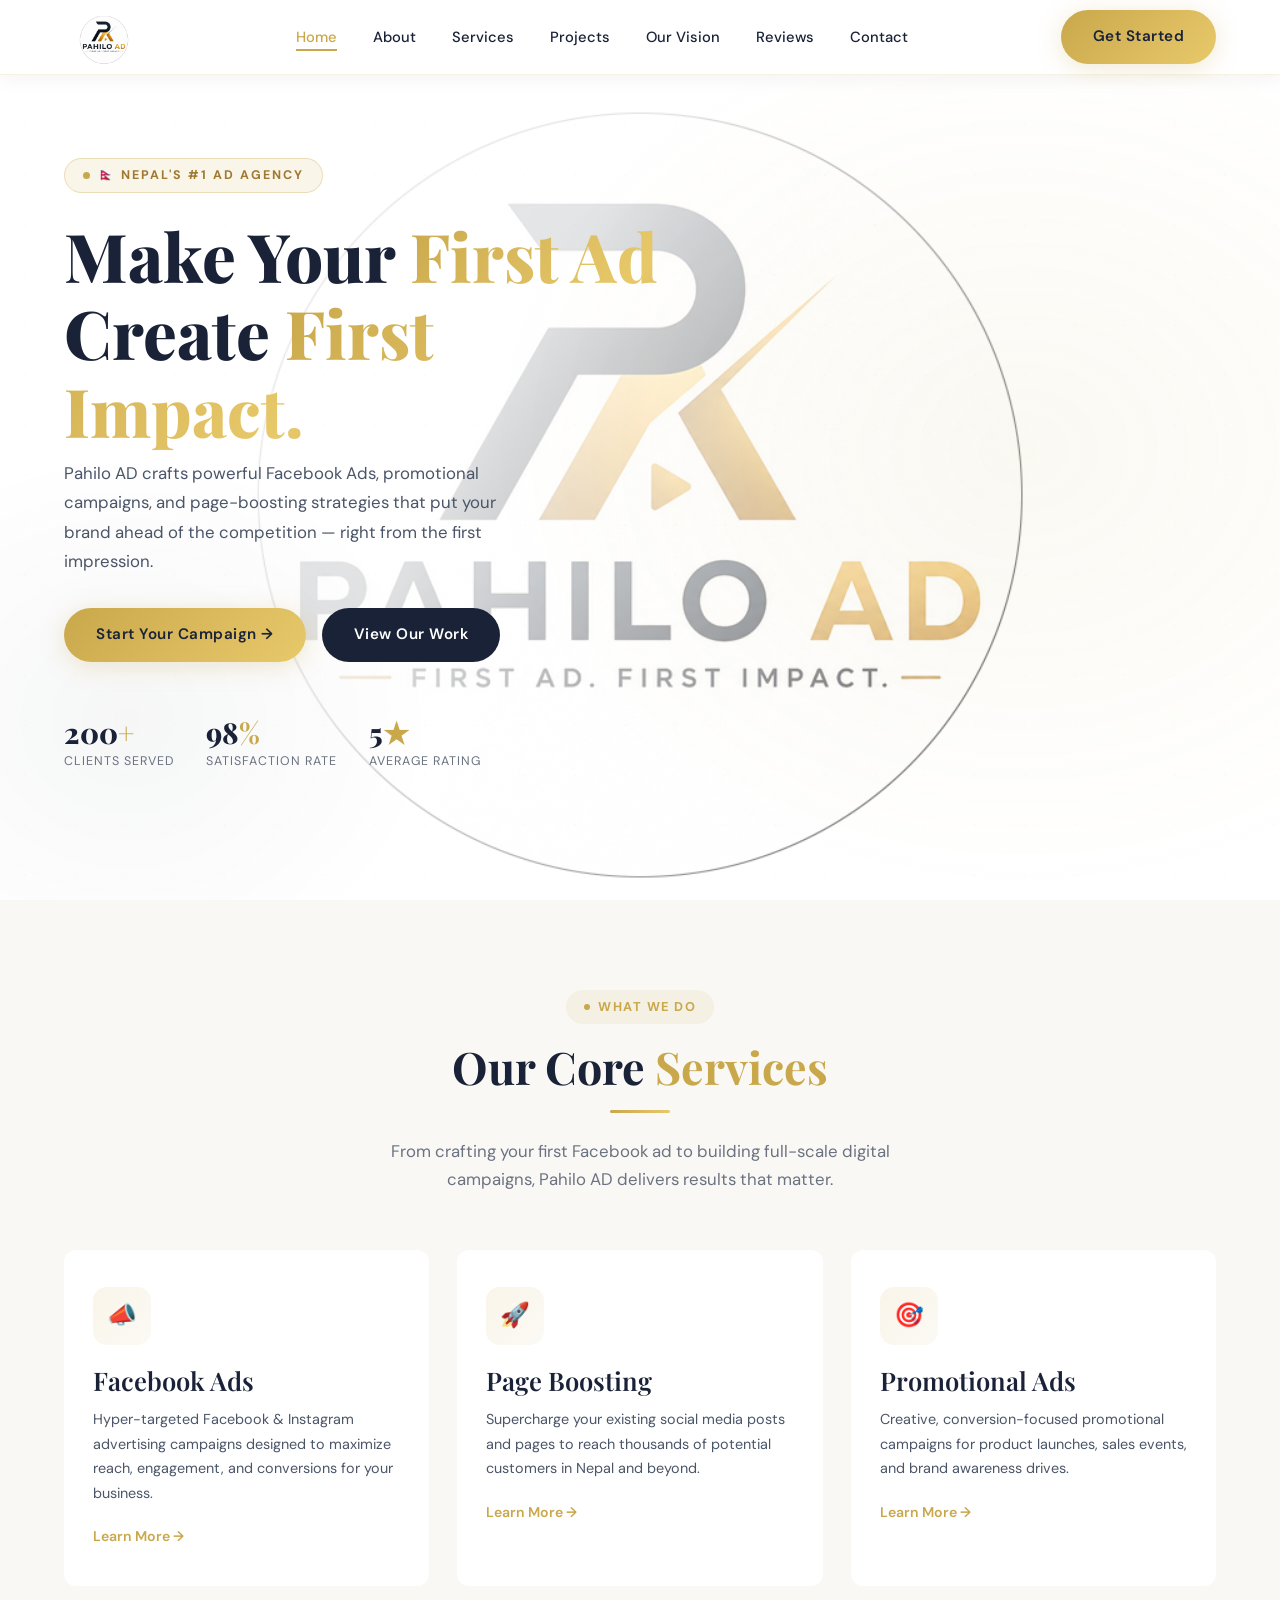
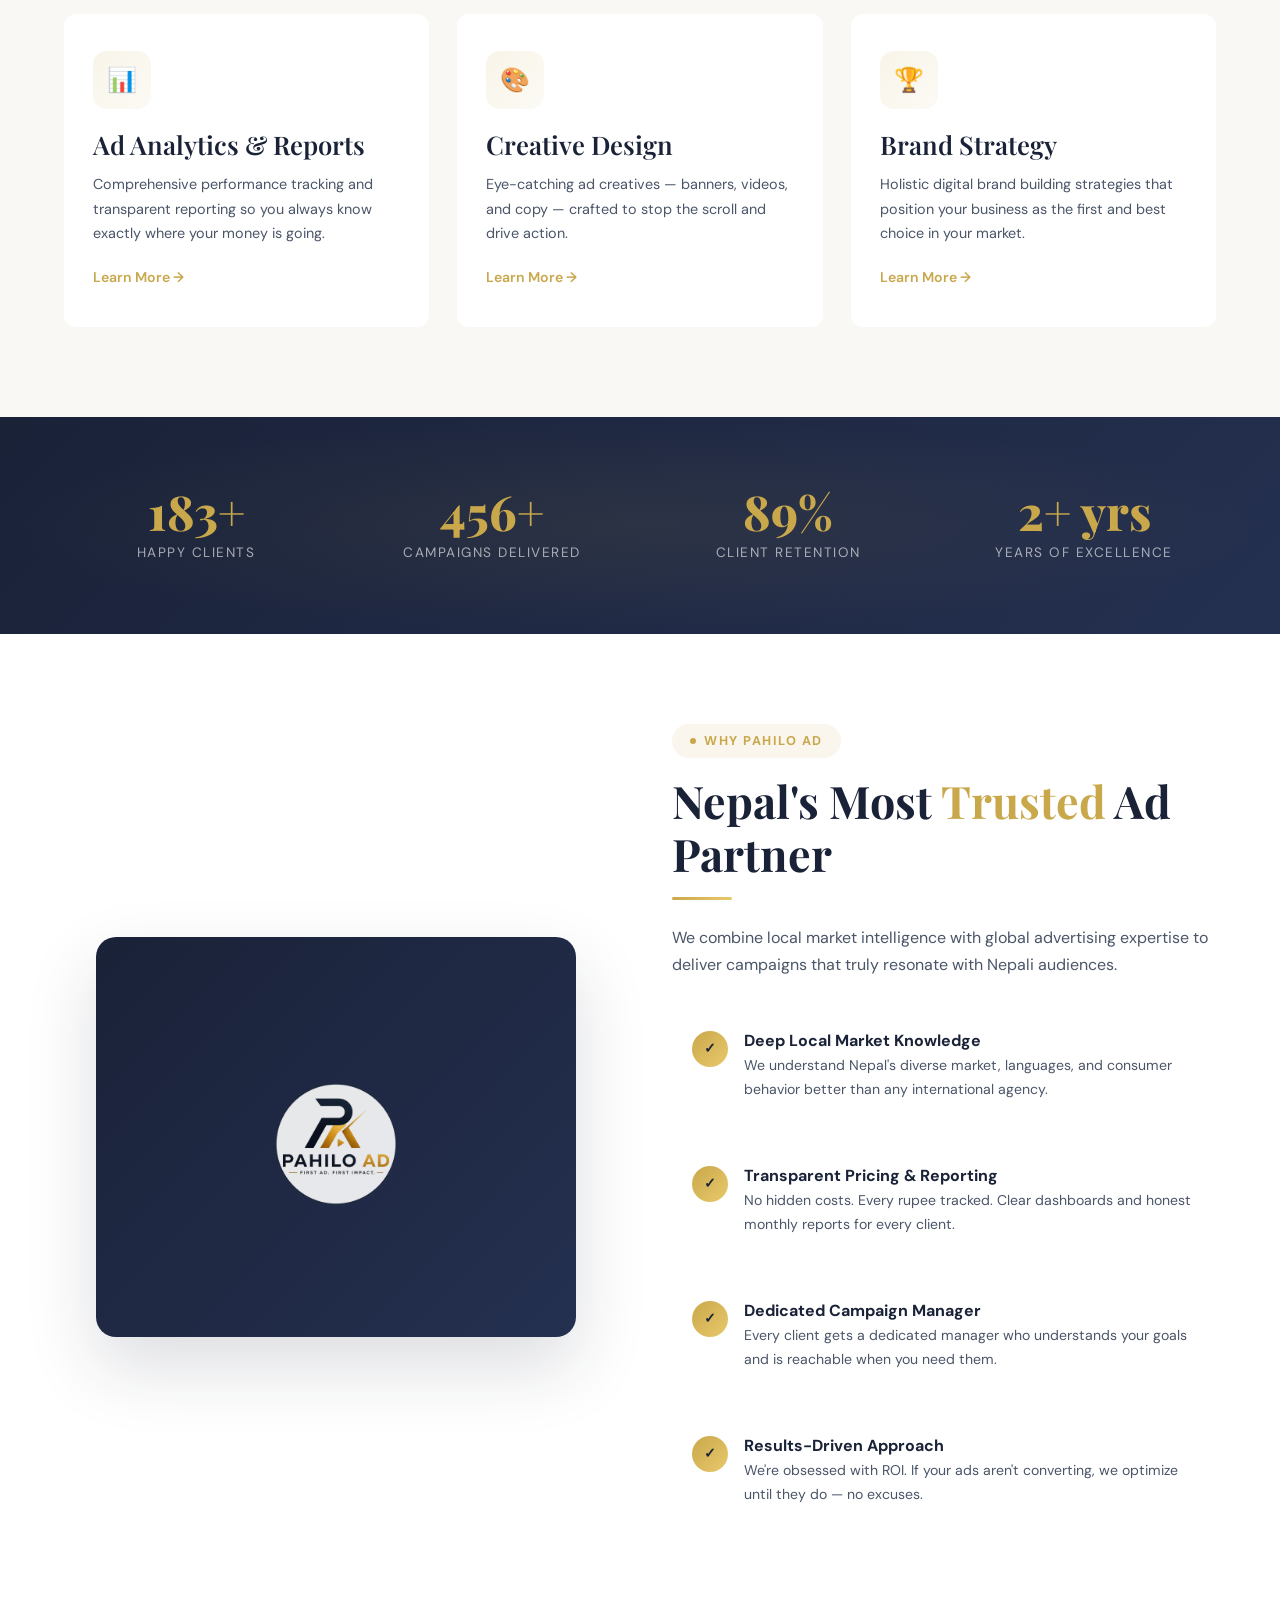
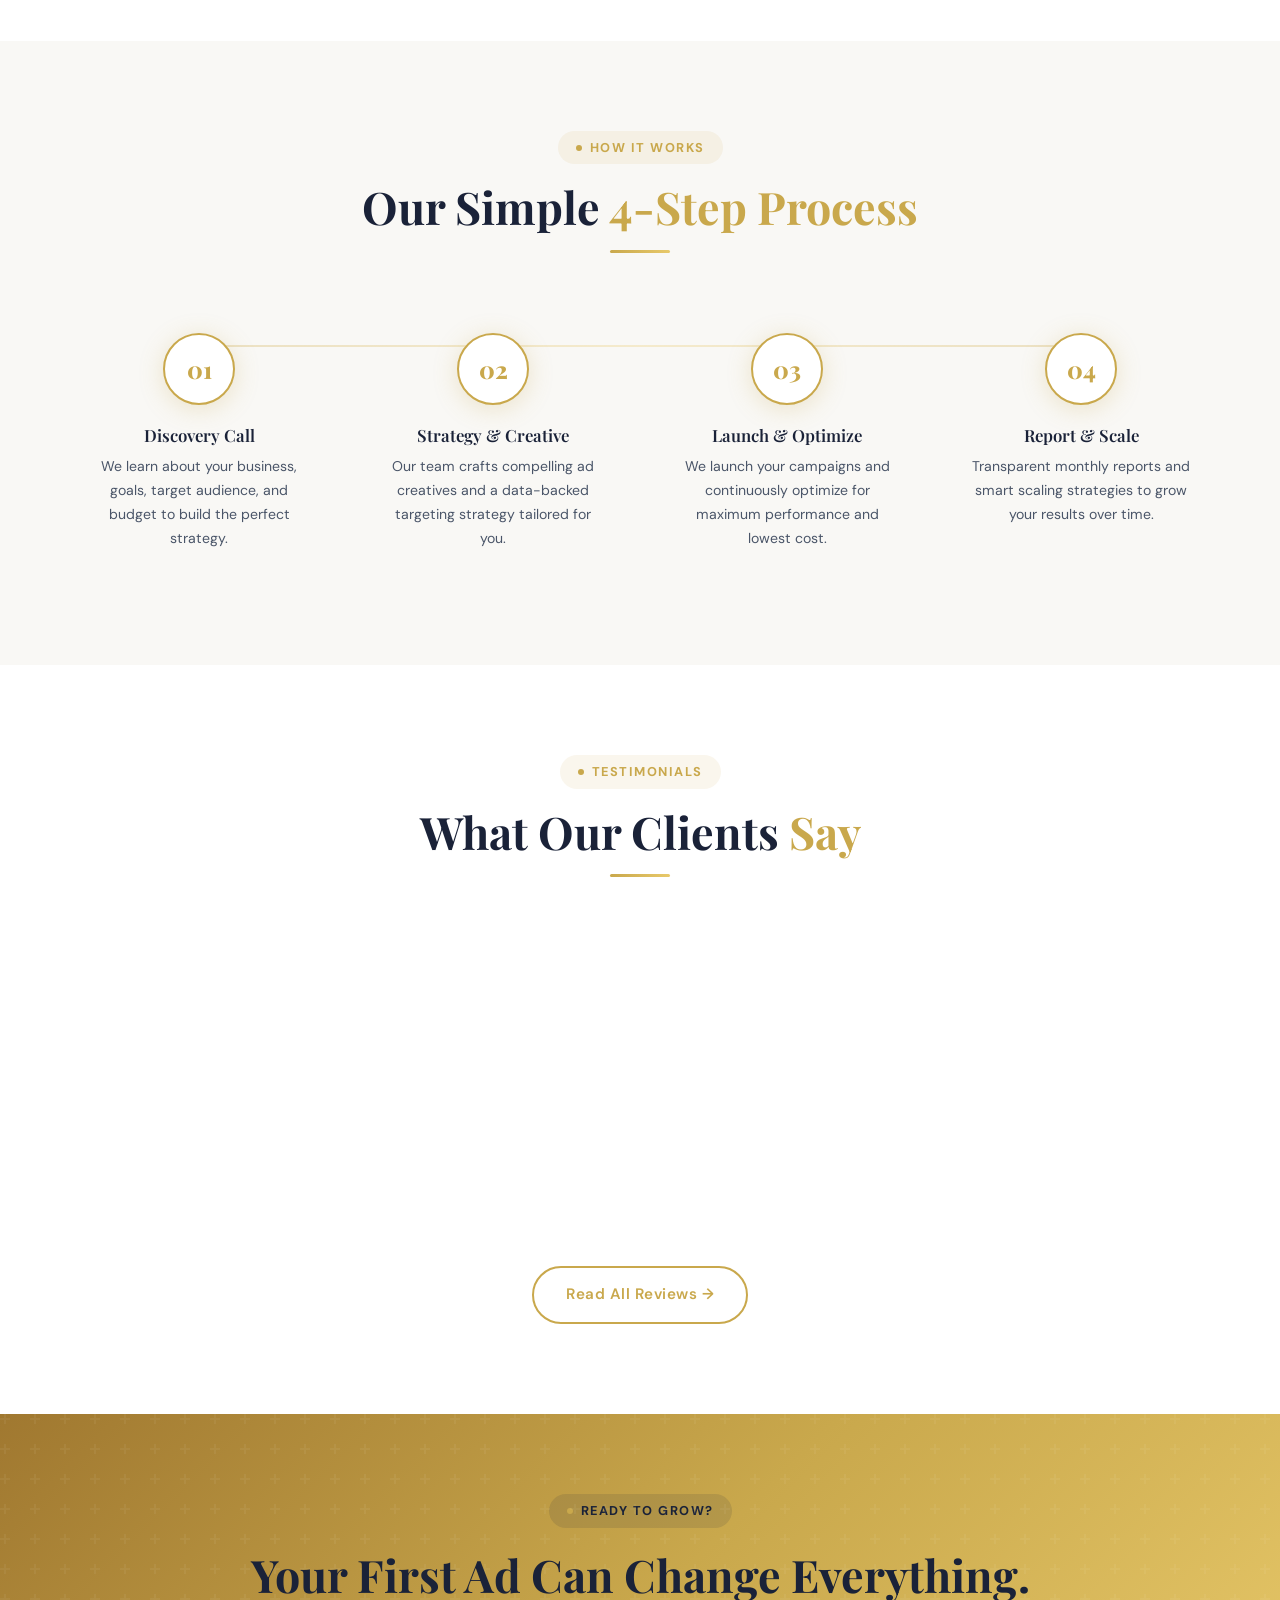
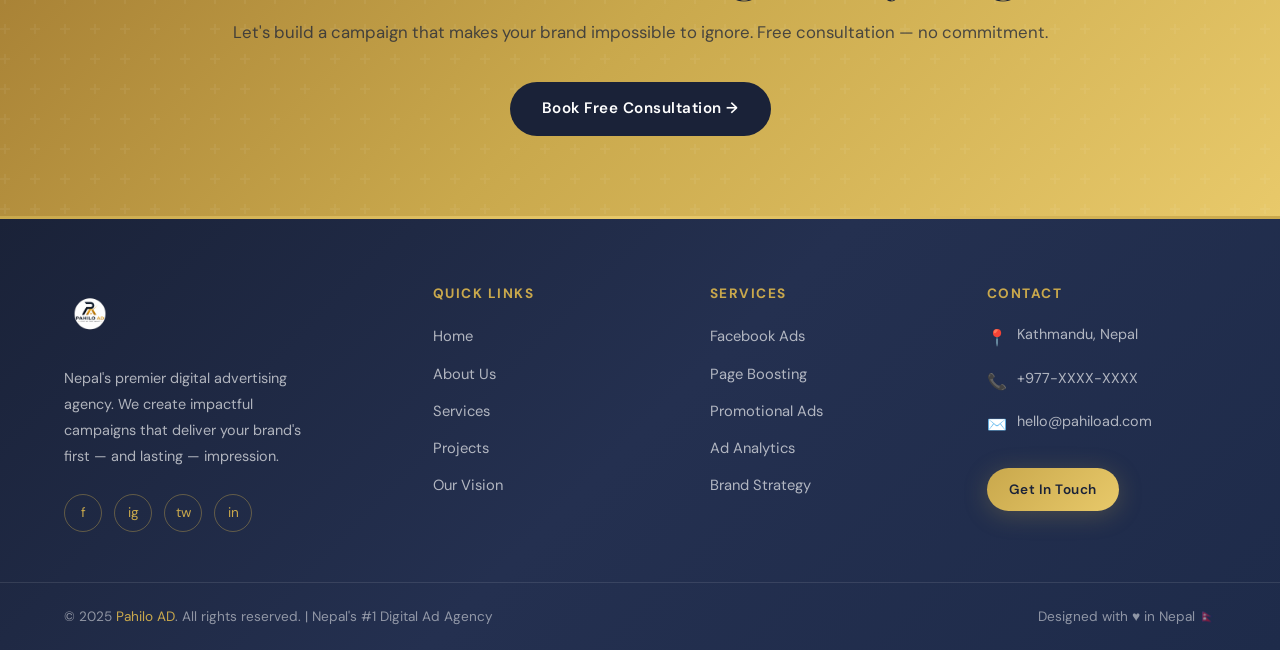
==== commit 6f4e6620: "Add domain verification meta tag Added domain verification meta tag for Pahilo AD." ====
--- a/index.html
+++ b/index.html
@@ -3,6 +3,7 @@
 <head>
   <meta charset="UTF-8" />
   <meta name="viewport" content="width=device-width, initial-scale=1.0" />
+  <meta name="p:domain_verify" content="938fc68fba4c70d4de6361eebffd4cca"/>
   <title>Pahilo AD — First Ad. First Impact. | Nepal's #1 Digital Advertising Agency</title>
   <meta name="description" content="Pahilo AD is Nepal's premier digital advertising agency. We create impactful Facebook Ads, promotional campaigns, page boosting, and more. First Ad. First Impact." />
   <meta name="keywords" content="Pahilo AD, Nepal advertising agency, Facebook ads Nepal, digital marketing Nepal, promotional ads, page boosting Nepal, online advertising Kathmandu" />
